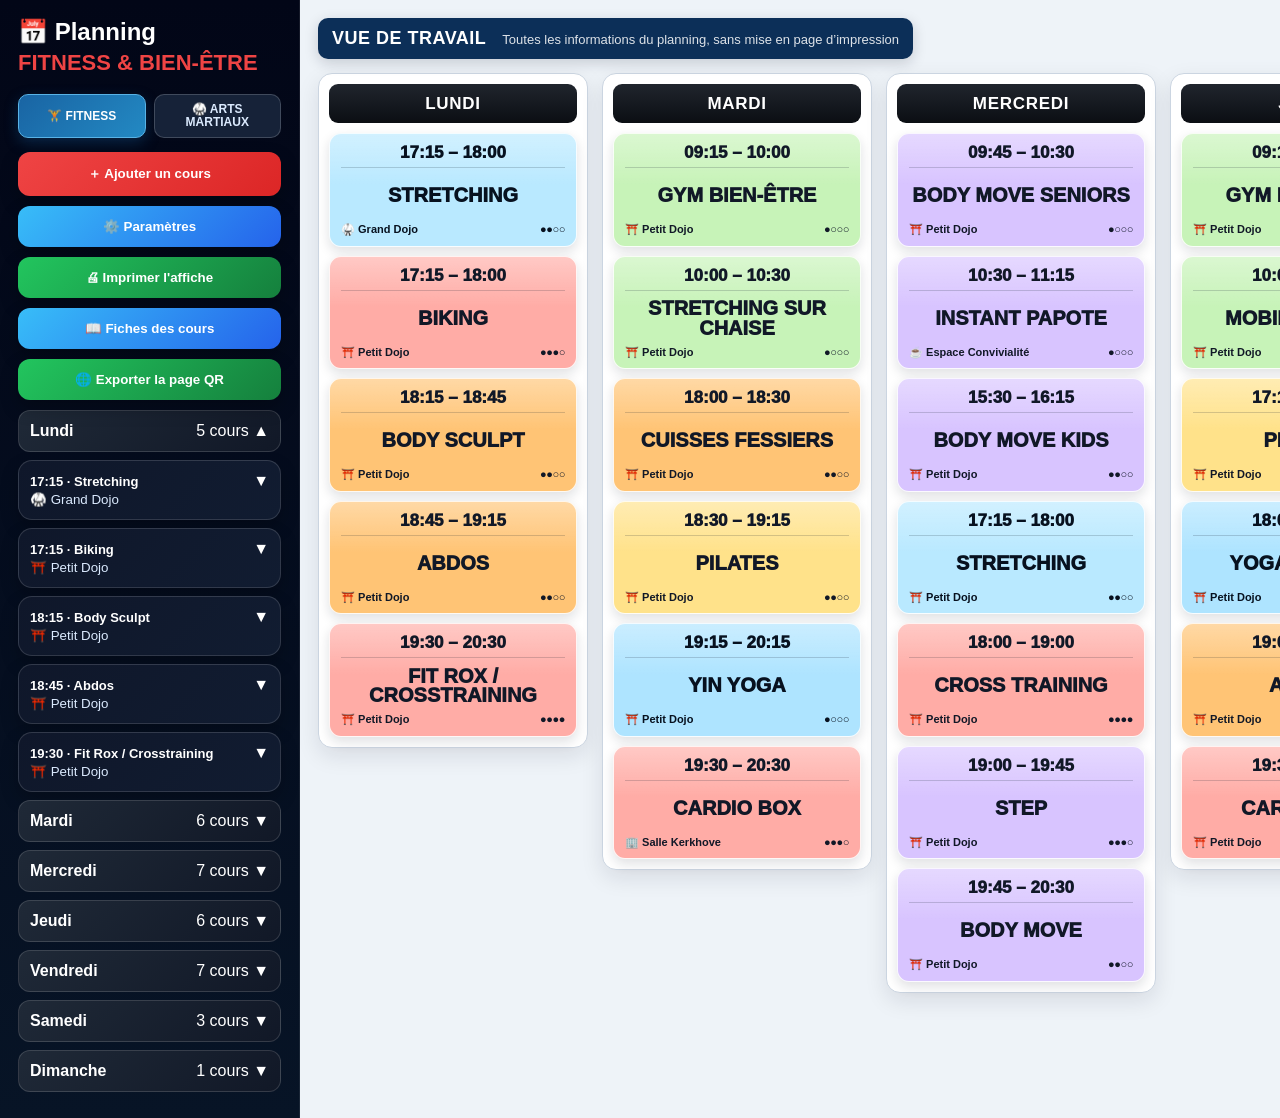
==== planning-affiche.html @ 27a63d97 "version 41.1" ====
<!DOCTYPE html>
<html lang="fr">
<head>
  <meta charset="UTF-8">
  <meta name="viewport" content="width=device-width, initial-scale=1.0">
  <title>Planning Dojo - V33.13</title>
  <link rel="stylesheet" href="planning-affiche.css?v=33.2">
</head>

<body>
  <div class="app">
    <aside class="sidebar">
      <h1>📅 Planning</h1>
      <h2 id="sidebar-planning-title">Fitness &amp; Bien-être</h2>

      <div class="planning-switcher" role="group" aria-label="Choix du planning">
        <button id="switch-fitness" class="planning-switch active" type="button">🏋️ FITNESS</button>
        <button id="switch-martial" class="planning-switch" type="button">🥋 ARTS MARTIAUX</button>
      </div>

      <button id="btn-add" class="btn add">＋ Ajouter un cours</button>
      <button id="btn-settings" class="btn settings">⚙️ Paramètres</button>
      <button id="btn-print" class="btn print">🖨 Imprimer l'affiche</button>
      <button id="btn-course-details" class="btn settings" type="button">📖 Fiches des cours</button>
      <button id="btn-export-web" class="btn print" type="button">🌐 Exporter la page QR</button>

      <section id="settings-panel" class="settings-panel">
        <h3>⚙️ Paramètres du visuel</h3>

        <label>Photo gauche / bien-être</label>
        <input id="input-photo-left" type="file" accept="image/*">

        <label>Photo droite / fitness</label>
        <input id="input-photo-right" type="file" accept="image/*">

        <label>Logo du club</label>
        <input id="input-logo" type="file" accept="image/*">

        <label>Fond bambou</label>
        <input id="input-bamboo" type="file" accept="image/*">

        <button id="btn-reset-images" class="btn reset">↩️ Réinitialiser les images</button>

        <p class="settings-help">
          Les images sont enregistrées dans ce navigateur. Tes cours restent enregistrés.
        </p>
      </section>

      <div id="course-list"></div>
    </aside>

    <main class="preview">
      <section id="screen-workspace" class="screen-workspace" aria-label="Vue de travail du planning"></section>
      <section class="poster">
        
<header class="hero hero-v21 hero-v24">
  <div class="hero-speed-lines" aria-hidden="true">
    <span></span><span></span><span></span>
  </div>

  <div class="hero-logo-zone">
    <div class="logo-disc">
      <img id="club-logo" class="logo-v21" src="./logo-dojo.jpg" alt="Logo Dojo">
    </div>
  </div>

  <div class="hero-title-v21">
    <div class="title-accent" aria-hidden="true"></div>
    <div class="title-stack">
      <h1 id="hero-main-title">FITNESS</h1>
      <h2 id="hero-sub-title">&amp; BIEN-ÊTRE</h2>
      <div class="hero-title-bottom">
        <div class="title-energy-line" aria-hidden="true">
          <span class="energy-red"></span>
          <span class="energy-blue"></span>
          <span class="energy-arrow"></span>
        </div>
        <div class="season-badge">SAISON 2026-2027</div>
      </div>
    </div>
  </div>

  <div class="hero-dots" aria-hidden="true"></div>
  <div class="hero-corner-bars" aria-hidden="true">
    <span></span><span></span><span></span>
  </div>
</header>


        <section id="planning-grid" class="planning-grid"></section>

        <section class="footer-grid">
          <div class="info-row footer-panel-group">
            <div class="legend-box legend-lieux footer-card">
              <h3>📍 LIEUX DE PRATIQUE</h3>
              <p class="legend-item place-item"><span class="legend-ico">🥋</span> Grand Dojo</p>
              <p class="legend-item place-item"><span class="legend-ico">⛩️</span> Petit Dojo</p>
              <p class="legend-item place-item"><span class="legend-ico">🏢</span> Salle Kerkhove</p>
            </div>

            <div id="legend-colors-card" class="legend-box legend-couleurs footer-card">
              <h3>🎨 CODE COULEUR</h3>
              <div id="color-legend-grid" class="color-legend-grid">
              <p class="legend-item color-item"><span class="dot blue"></span> Bien-être</p>
              <p class="legend-item color-item"><span class="dot green"></span> Santé / Douceur</p>
              <p class="legend-item color-item color-item-renforcement"><span class="dot orange"></span><span class="legend-text"><span class="legend-line">Renfo</span><span class="legend-line">musculaire</span></span></p>
              <p class="legend-item color-item"><span class="dot red"></span> Cardio musculaire</p>
              <p class="legend-item color-item"><span class="dot purple"></span> Tonicité</p>
              <p class="legend-item color-item"><span class="dot yellow"></span> Postural</p>
            
              </div>
            </div>

            <div id="legend-intensity-card" class="legend-box legend-intensite footer-card">
              <h3>🔥 INTENSITÉ</h3>
              <p class="legend-item intensity-item"><span class="intensity-dots">●○○○</span> Facile</p>
              <p class="legend-item intensity-item"><span class="intensity-dots">●●○○</span> Modérée</p>
              <p class="legend-item intensity-item"><span class="intensity-dots">●●●○</span> Soutenue</p>
              <p class="legend-item intensity-item"><span class="intensity-dots">●●●●</span> Intense</p>
            </div>
          </div>

          <section class="muscu-hours footer-card">
            <div class="section-title"><span>🏋️ HORAIRES DE LA SALLE DE MUSCULATION</span></div>
            <div class="muscu-grid muscu-grid-v25 muscu-grid-v27-5"></div>
          </section>

          <section class="qr-section footer-card">
            <div class="section-title"><span>👥 RETROUVEZ-NOUS</span></div>
            <div class="qr-grid">
              <div class="qr-card facebook">
                <h3>FACEBOOK</h3>
                <img src="./qr-facebook.svg" alt="QR Code Facebook">
                <p>Actualités du club</p>
              </div>
              <div class="qr-card instagram">
                <h3>INSTAGRAM</h3>
                <img src="./qr-instagram.svg" alt="QR Code Instagram">
                <p>Photos • Stories • Reels</p>
              </div>
              <div class="qr-card planning">
                <h3>PLANNING</h3>
                <img src="./qr-planning.svg" alt="QR Code Planning">
                <p>Le planning dans votre téléphone</p>
              </div>
            </div>
          </section>
        </section>
      </section>
    </main>
  </div>

  <div id="course-details-modal" class="details-editor-overlay" hidden>
    <section class="details-editor" role="dialog" aria-modal="true" aria-labelledby="details-editor-title">
      <div class="details-editor-head">
        <div><h2 id="details-editor-title">📖 Fiches des cours</h2><p>Les descriptions du flyer sont déjà intégrées. Tu peux ajouter le coach ou personnaliser le texte.</p></div>
        <button id="btn-close-details" type="button" aria-label="Fermer">✕</button>
      </div>
      <label for="details-course-select">Cours</label>
      <select id="details-course-select"></select>
      <label for="details-coach">Nom du coach</label>
      <input id="details-coach" type="text" placeholder="Ex. Guillaume">
      <label for="details-description">Description du cours</label>
      <textarea id="details-description" rows="7" placeholder="Décris simplement le contenu et les objectifs du cours."></textarea>
      <div class="details-editor-actions">
        <button id="btn-save-details" class="btn add" type="button">💾 Enregistrer la fiche</button>
        <button id="btn-close-details-bottom" class="btn reset" type="button">Fermer</button>
      </div>
      <p id="details-save-status" class="details-save-status" aria-live="polite"></p>
    </section>
  </div>

  <script src="planning-data.js?v=31.0"></script>
  <script src="planning-affiche.js?v=31.0"></script>
</body>
</html>
---- planning-affiche.css ----
:root{--bamboo-img:url("bambou.png")}
*{box-sizing:border-box}

body{
  margin:0;
  font-family:Arial,sans-serif;
  background:radial-gradient(circle at top left,#10233f,#020617 55%);
  color:white;
}

.app{
  display:grid;
  grid-template-columns:300px 1fr;
  min-height:100vh;
}

.sidebar{
  background:linear-gradient(180deg,#020617,#071426);
  padding:18px;
  overflow:auto;
  border-right:1px solid rgba(255,255,255,.08);
}

.sidebar h1{margin:0;font-size:24px}
.sidebar h2{margin:4px 0 18px;color:#ef4444;text-transform:uppercase;font-size:22px}

.btn{
  width:100%;
  border:none;
  border-radius:12px;
  padding:13px;
  margin-bottom:10px;
  color:white;
  font-weight:bold;
  cursor:pointer;
  box-shadow:0 8px 18px rgba(0,0,0,.25);
}

.add{background:linear-gradient(135deg,#ef4444,#dc2626)}
.print{background:linear-gradient(135deg,#22c55e,#15803d)}
.settings{background:linear-gradient(135deg,#38bdf8,#2563eb)}
.reset{background:linear-gradient(135deg,#64748b,#334155);margin-top:14px}

.settings-panel{
  display:none;
  background:rgba(15,23,42,.95);
  border:1px solid rgba(255,255,255,.14);
  border-radius:18px;
  padding:14px;
  margin:0 0 14px;
  box-shadow:0 10px 24px rgba(0,0,0,.25);
}
.settings-panel.open{display:block}
.settings-panel h3{margin:0 0 12px;font-size:22px}
.settings-panel label{display:block;margin:12px 0 6px;color:#dbeafe;font-size:12px;font-weight:900}
.settings-panel input{width:100%;color:white;background:#020617;border:1px solid rgba(255,255,255,.16);border-radius:10px;padding:9px}
.settings-help{color:#cbd5e1;font-size:12px;line-height:1.35}

.course-item{
  background:linear-gradient(135deg,#0f172a,#111c31);
  border:1px solid rgba(255,255,255,.14);
  border-radius:14px;
  margin-bottom:8px;
  overflow:hidden;
  box-shadow:0 8px 18px rgba(0,0,0,.22);
}

.course-summary{padding:11px;cursor:pointer;display:flex;justify-content:space-between;gap:10px}
.course-summary strong{font-size:13px}
.course-summary small{color:#dbeafe}
.course-form{display:none;padding:12px;border-top:1px solid rgba(255,255,255,.12)}
.course-item.open .course-form{display:block}
.course-form label{display:block;margin-top:10px;font-size:12px;color:#cbd5e1;font-weight:bold}
.course-form select{width:100%;padding:10px;margin-top:5px;border:1px solid rgba(255,255,255,.18);border-radius:10px;background:#0f172a;color:white}
.delete{width:100%;margin-top:14px;background:linear-gradient(135deg,#991b1b,#7f1d1d)}

.day-group{margin-bottom:8px}
.day-group-header{
  background:linear-gradient(135deg,#1f2937,#111827);
  border:1px solid rgba(255,255,255,.14);
  border-radius:12px;
  padding:11px;
  margin-bottom:8px;
  cursor:pointer;
  display:flex;
  justify-content:space-between;
  align-items:center;
}

.preview{padding:18px;overflow:auto}

.poster{
  position:relative;
  width:1680px;
  max-width:1680px;
  margin:auto;
  color:#111827;
  border-radius:22px;
  overflow:hidden;
  box-shadow:0 18px 45px rgba(0,0,0,.45);
  border:1px solid rgba(255,255,255,.18);
  background:linear-gradient(rgba(255,255,255,.93),rgba(255,255,255,.93)),var(--bamboo-img);
  background-size:cover;
  background-position:center;
  background-repeat:no-repeat;
}

.poster::before{
  content:"";
  position:absolute;
  inset:0;
  background:var(--bamboo-img) right center/390px auto no-repeat,var(--bamboo-img) left center/280px auto no-repeat;
  opacity:.12;
  pointer-events:none;
  z-index:1;
}
.poster>*{position:relative;z-index:2}

.hero{
  position:relative;
  height:210px;
  background:#020617;
  overflow:hidden;
}
.hero-img{
  position:absolute;
  top:0;
  width:50%;
  height:100%;
  object-fit:cover;
  opacity:1;
  z-index:1;
  filter:contrast(1.08) saturate(1.1) brightness(.72);
}
.hero-img.left{left:0}
.hero-img.right{right:0}
.hero::before{
  content:"";
  position:absolute;
  inset:0;
  z-index:2;
  background:linear-gradient(90deg,rgba(2,6,23,.92) 0%,rgba(2,6,23,.20) 25%,rgba(2,6,23,.86) 44%,rgba(127,29,29,.48) 50%,rgba(2,6,23,.86) 56%,rgba(2,6,23,.20) 75%,rgba(2,6,23,.92) 100%);
  pointer-events:none;
}
.logo{
  position:absolute;
  z-index:4;
  top:8px;
  left:50%;
  transform:translateX(-50%);
  width:100px;
  height:100px;
  object-fit:contain;
  border-radius:50%;
  background:white;
  padding:6px;
  box-shadow:0 0 0 5px rgba(255,255,255,.9),0 12px 28px rgba(0,0,0,.55);
}
.hero-title{
  position:absolute;
  z-index:5;
  left:0;
  right:0;
  bottom:18px;
  text-align:center;
}
.hero-title h1{
  margin:0;
  font-size:52px;
  color:white;
  letter-spacing:3px;
  text-shadow:0 7px 18px black;
  line-height:.95;
}
.hero-title span{color:#38bdf8}
.hero-title p{margin:8px 0 0;font-size:23px;color:#ef4444;font-weight:900}

.planning-grid{
  display:grid;
  grid-template-columns:repeat(7,1fr);
  gap:14px;
  padding:18px;
  min-height:820px;
  background:linear-gradient(rgba(248,250,252,.88),rgba(238,242,247,.92)),var(--bamboo-img);
  background-size:460px auto;
  background-position:right bottom;
  background-repeat:no-repeat;
}

.day-column{
  background:rgba(255,255,255,.74);
  backdrop-filter:blur(8px);
  border:1px solid rgba(15,23,42,.10);
  border-radius:18px;
  padding:10px;
  min-height:780px;
  display:flex;
  flex-direction:column;
  box-shadow:0 10px 22px rgba(15,23,42,.12),inset 0 0 18px rgba(255,255,255,.55);
}

.day-title{
  background:linear-gradient(180deg,#1f232b,#090b10);
  color:white;
  text-align:center;
  padding:12px;
  border-radius:12px;
  font-weight:900;
  margin-bottom:11px;
  font-size:17px;
  letter-spacing:1px;
  text-transform:uppercase;
  box-shadow:0 6px 12px rgba(0,0,0,.22);
  flex:0 0 auto;
}

/* Nouvelle logique : cartes fixes, propres, non décalées */
.course-stack{
  flex:1;
  display:flex;
  flex-direction:column;
  gap:10px;
  align-items:stretch;
  justify-content:flex-start;
}

.course-card{
  flex-grow:0;
  flex-shrink:0;
  border-radius:16px;
  padding:8px 7px;
  text-align:center;
  box-shadow:0 10px 22px rgba(0,0,0,.17),inset 0 1px 0 rgba(255,255,255,.58);
  border:1px solid rgba(255,255,255,.75);
  display:grid;
  grid-template-rows:auto 1fr auto auto;
  align-items:center;
  justify-items:center;
  overflow:hidden;
  position:relative;
  text-shadow:none;
}

.course-card::before{
  content:"";
  position:absolute;
  inset:0 0 auto 0;
  height:42%;
  background:linear-gradient(rgba(255,255,255,.42),transparent);
  pointer-events:none;
}

.course-card.duration-short{height:86px}
.course-card.duration-medium{height:112px}
.course-card.duration-long{height:148px}
.course-card.duration-extra-long{height:176px}

.course-card b,
.course-card strong,
.course-card small,
.course-place{
  position:relative;
  z-index:2;
}

.course-card b{
  font-size:26px;
  font-weight:950;
  color:#111827;
  line-height:1;
  white-space:nowrap;
}

.course-card strong{
  width:100%;
  margin:4px 0;
  font-size:24px;
  font-weight:950;
  text-transform:uppercase;
  line-height:.98;
  color:#050505;
  display:flex;
  align-items:center;
  justify-content:center;
  text-align:center;
  overflow:hidden;
}

.course-card small{
  font-size:15px;
  font-weight:950;
  color:#111827;
  line-height:1;
  white-space:nowrap;
}

.course-place{
  display:inline-flex;
  align-items:center;
  justify-content:center;
  gap:7px;
  margin:4px auto;
  padding:6px 10px;
  font-size:14px;
  font-weight:950;
  line-height:1;
  background:rgba(255,255,255,.36);
  border:1px solid rgba(255,255,255,.74);
  border-radius:999px;
  box-shadow:inset 0 1px 0 rgba(255,255,255,.35),0 4px 9px rgba(0,0,0,.08);
  color:#111827;
  white-space:nowrap;
}

.place-icon{font-size:22px;line-height:1}
.place-name{font-size:13px;text-transform:uppercase;letter-spacing:.4px}

/* Colonnes très chargées : on réduit les textes pour que rien ne sorte des cases */
.day-column.count-7 .course-card.duration-short{height:64px}
.day-column.count-7 .course-card.duration-medium{height:80px}
.day-column.count-7 .course-card.duration-long{height:102px}
.day-column.count-7 .course-card.duration-extra-long{height:124px}
.day-column.count-7 .course-card b{font-size:13px}
.day-column.count-7 .course-card strong{font-size:22px}
.day-column.count-7 .course-card small{font-size:11px}
.day-column.count-7 .course-place{padding:4px 7px;margin:3px auto}
.day-column.count-7 .place-name{font-size:10px}
.day-column.count-7 .place-icon{font-size:26px}

.day-column.count-6 .course-card.duration-short{height:72px}
.day-column.count-6 .course-card.duration-medium{height:90px}
.day-column.count-6 .course-card.duration-long{height:114px}
.day-column.count-6 .course-card.duration-extra-long{height:138px}
.day-column.count-6 .course-card b{font-size:14px}
.day-column.count-6 .course-card strong{font-size:26px}
.day-column.count-6 .course-card small{font-size:12px}
.day-column.count-6 .place-name{font-size:11px}
.day-column.count-6 .place-icon{font-size:28px}

.day-column.count-5 .course-card.duration-short{height:78px}
.day-column.count-5 .course-card.duration-medium{height:98px}
.day-column.count-5 .course-card.duration-long{height:124px}
.day-column.count-5 .course-card.duration-extra-long{height:148px}
.day-column.count-5 .course-card b{font-size:22px}
.day-column.count-5 .course-card strong{font-size:21px}
.day-column.count-5 .course-card small{font-size:13px}

.footer-grid{
  display:grid;
  grid-template-columns:1fr 1.15fr 0.85fr;
  gap:14px;
  padding:0 18px 18px;
  background:linear-gradient(rgba(238,242,247,.94),rgba(238,242,247,.94)),var(--bamboo-img);
  background-size:360px auto;
  background-position:left bottom;
  background-repeat:no-repeat;
}

.info-row{display:grid;grid-template-columns:repeat(3,1fr);gap:10px}
.legend-box,.muscu-hours,.qr-section{
  border:2px solid rgba(17,24,39,.75);
  border-radius:16px;
  background:rgba(255,255,255,.92);
  box-shadow:0 8px 18px rgba(0,0,0,.12);
  overflow:hidden;
}
.legend-box{text-align:left;padding:13px 15px;font-size:17px}
.legend-box h3{margin:0 0 10px;font-size:26px;font-weight:950;text-align:center}
.legend-box p{margin:8px 0;font-weight:900;display:flex;align-items:center;gap:9px}
.legend-ico{font-size:27px;line-height:1}
.dot{display:inline-block;width:22px;height:22px;border-radius:50%;margin-right:2px;vertical-align:-4px;box-shadow:0 1px 3px rgba(0,0,0,.22);flex:0 0 22px}
.intensity-dots{font-size:22px;letter-spacing:2px;font-weight:950;min-width:80px;display:inline-block}

.section-title{
  background:linear-gradient(180deg,#1f232b,#090b10);
  color:white;
  text-align:center;
  padding:11px;
  font-size:20px;
  font-weight:950;
  letter-spacing:.5px;
}
.muscu-grid{display:grid;grid-template-columns:repeat(7,1fr)}
.muscu-day{text-align:center;padding:11px 6px;border-right:1px solid #d1d5db}
.muscu-day:last-child{border-right:none}
.muscu-day h4{margin:0 0 8px;font-size:17px;font-weight:950;color:#0f3d91}
.muscu-day p{margin:5px 0;font-size:15px;font-weight:950;color:#111827}
.muscu-note{text-align:center;font-size:17px;font-weight:950;padding:8px 4px;color:#111827}
.qr-grid{display:grid;grid-template-columns:repeat(3,1fr);gap:10px;padding:12px}
.qr-card{text-align:center;background:white;border-radius:13px;padding:9px 5px;border:1px solid #d1d5db}
.qr-card h3{margin:0 0 6px;font-size:22px;font-weight:950}
.qr-card.facebook h3{color:#2563eb}
.qr-card.instagram h3{color:#db2777}
.qr-card.planning h3{color:#15803d}
.qr-card img{width:92px;height:92px;object-fit:contain;margin:2px auto 6px;display:block}
.qr-card p{margin:0;font-size:12px;font-weight:950;color:#111827}
.club-footer{display:flex;justify-content:center;gap:30px;align-items:center;background:#05070c;color:white;font-size:26px;font-weight:950;padding:11px 18px}
.blue{background:#0ea5e9}.green{background:#22c55e}.red{background:#ef4444}.orange{background:#f97316}.purple{background:#8b5cf6}.yellow{background:#facc15}

/* ============================
   IMPRESSION A3 PAYSAGE
   ============================ */
@page{size:A3 landscape;margin:4mm}

@media print{
html,body{
  width:420mm!important;
  height:297mm!important;
  margin:0!important;
  padding:0!important;
  background:white!important;
  -webkit-print-color-adjust:exact!important;
  print-color-adjust:exact!important;
}

.sidebar{display:none!important}

.app{
  display:block!important;
  width:100%!important;
  height:100%!important;
}

.preview{
  width:100%!important;
  height:100%!important;
  padding:0!important;
  margin:0!important;
  overflow:visible!important;
}

.poster{
  width:412mm!important;
  height:289mm!important;
  max-width:none!important;
  margin:0 auto!important;
  border-radius:0!important;
  box-shadow:none!important;
  overflow:hidden!important;
  display:grid!important;
  grid-template-rows:36mm 1fr 48mm 6mm!important;
}

/* Bandeau */
.hero{
  height:36mm!important;
  grid-row:1!important;
}

.logo{
  width:19mm!important;
  height:19mm!important;
  top:1.4mm!important;
}

.hero-title{
  bottom:3mm!important;
}

.hero-title h1{
  font-size:25pt!important;
}

.hero-title p{
  font-size:11pt!important;
}

/* Planning */
.planning-grid{
  grid-row:2!important;
  height:100%!important;
  min-height:0!important;
  display:grid!important;
  grid-template-columns:repeat(7,1fr)!important;
  gap:2.6mm!important;
  padding:3mm!important;
  align-items:stretch!important;
  align-content:stretch!important;
}

.day-column{
  min-height:0!important;
  height:100%!important;
  padding:1.8mm!important;
  display:flex!important;
  flex-direction:column!important;
}

.day-title{
  font-size:9.5pt!important;
  padding:1.8mm!important;
  margin-bottom:1.8mm!important;
  flex:0 0 auto!important;
}

.course-stack{
  flex:1!important;
  min-height:0!important;
  display:flex!important;
  flex-direction:column!important;
  gap:1.15mm!important;
  align-items:stretch!important;
  justify-content:flex-start!important;
}

.course-card{
  margin:0!important;
  padding:.9mm!important;
  flex-grow:0!important;
  flex-shrink:0!important;
  display:grid!important;
  grid-template-rows:auto 1fr auto auto!important;
  align-items:center!important;
  justify-items:center!important;
  overflow:hidden!important;
}

/* Hauteurs proportionnelles à la durée */
.course-card.duration-short{height:10.5mm!important;min-height:10.5mm!important}
.course-card.duration-medium{height:13.5mm!important;min-height:13.5mm!important}
.course-card.duration-long{height:17.5mm!important;min-height:17.5mm!important}
.course-card.duration-extra-long{height:21.5mm!important;min-height:21.5mm!important}

/* Colonnes moins chargées : plus grand, mais toujours proportionnel */
.day-column.count-1 .course-card.duration-short{height:17mm!important}
.day-column.count-1 .course-card.duration-medium{height:23mm!important}
.day-column.count-1 .course-card.duration-long{height:30mm!important}
.day-column.count-1 .course-card.duration-extra-long{height:36mm!important}

.day-column.count-2 .course-card.duration-short{height:21mm!important}
.day-column.count-2 .course-card.duration-medium{height:29mm!important}
.day-column.count-2 .course-card.duration-long{height:36mm!important}
.day-column.count-2 .course-card.duration-extra-long{height:42mm!important}

.day-column.count-3 .course-card.duration-short{height:18mm!important}
.day-column.count-3 .course-card.duration-medium{height:25mm!important}
.day-column.count-3 .course-card.duration-long{height:31mm!important}
.day-column.count-3 .course-card.duration-extra-long{height:37mm!important}

.day-column.count-4 .course-card.duration-short{height:15mm!important}
.day-column.count-4 .course-card.duration-medium{height:21mm!important}
.day-column.count-4 .course-card.duration-long{height:26mm!important}
.day-column.count-4 .course-card.duration-extra-long{height:31mm!important}

.day-column.count-5 .course-card.duration-short{height:12.5mm!important}
.day-column.count-5 .course-card.duration-medium{height:17mm!important}
.day-column.count-5 .course-card.duration-long{height:21mm!important}
.day-column.count-5 .course-card.duration-extra-long{height:25mm!important}

.day-column.count-6 .course-card.duration-short{height:11mm!important}
.day-column.count-6 .course-card.duration-medium{height:14mm!important}
.day-column.count-6 .course-card.duration-long{height:17.5mm!important}
.day-column.count-6 .course-card.duration-extra-long{height:21mm!important}

.day-column.count-7 .course-card.duration-short{height:8.8mm!important}
.day-column.count-7 .course-card.duration-medium{height:11.2mm!important}
.day-column.count-7 .course-card.duration-long{height:14mm!important}
.day-column.count-7 .course-card.duration-extra-long{height:16.8mm!important}

/* Texte propre et contenu dans la case */
.course-card b{
  font-size:11pt!important;
  line-height:1!important;
  white-space:nowrap!important;
}

.course-card strong{
  width:100%!important;
  font-size:10.8pt!important;
  margin:.28mm 0!important;
  line-height:.92!important;
  display:flex!important;
  align-items:center!important;
  justify-content:center!important;
  text-align:center!important;
  overflow:hidden!important;
}

.course-card small{
  font-size:6.4pt!important;
  line-height:1!important;
  white-space:nowrap!important;
}

.course-place{
  padding:.35mm .75mm!important;
  margin:.28mm auto!important;
  white-space:nowrap!important;
}

.place-icon{
  font-size:11pt!important;
}

.place-name{
  font-size:5.6pt!important;
}

/* Colonnes très chargées */
.day-column.count-7 .course-card strong{font-size:7.4pt!important}
.day-column.count-7 .course-card b{font-size:5.5pt!important}
.day-column.count-7 .course-card small{font-size:4.8pt!important}
.day-column.count-7 .course-place{padding:.2mm .45mm!important;margin:.18mm auto!important}
.day-column.count-7 .place-name{font-size:4.2pt!important}
.day-column.count-7 .place-icon{font-size:6.1pt!important}

.day-column.count-6 .course-card strong{font-size:8.2pt!important}
.day-column.count-6 .course-card b{font-size:6pt!important}
.day-column.count-6 .course-card small{font-size:5.2pt!important}
.day-column.count-6 .course-place{padding:.28mm .55mm!important;margin:.22mm auto!important}
.day-column.count-6 .place-name{font-size:4.7pt!important}

/* Bas de page */
.footer-grid{
  grid-row:3!important;
  height:48mm!important;
  display:grid!important;
  grid-template-columns:1fr 1.12fr .78fr!important;
  gap:2.5mm!important;
  padding:0 3mm 2.5mm!important;
}

.info-row{
  gap:2mm!important;
}

.legend-box{
  padding:2mm!important;
  font-size:8pt!important;
}

.legend-box h3{
  font-size:8.7pt!important;
  margin-bottom:1mm!important;
}

.legend-box p{
  margin:.82mm 0!important;
  gap:1.2mm!important;
}

.legend-ico{
  font-size:13pt!important;
}

.dot{
  width:4mm!important;
  height:4mm!important;
  flex-basis:4mm!important;
}

.intensity-dots{
  font-size:10pt!important;
  min-width:17mm!important;
  letter-spacing:.6mm!important;
}

.section-title{
  font-size:10pt!important;
  padding:1.8mm!important;
}

.muscu-day{
  padding:1.35mm .7mm!important;
}

.muscu-day h4{
  font-size:7.5pt!important;
  margin-bottom:.8mm!important;
}

.muscu-day p{
  font-size:6.5pt!important;
  margin:.55mm 0!important;
}

.muscu-note{
  font-size:7.6pt!important;
  padding:1.2mm!important;
}

.qr-grid{
  gap:1.5mm!important;
  padding:1.7mm!important;
}

.qr-card{
  padding:1mm!important;
  border-radius:2.5mm!important;
}

.qr-card h3{
  font-size:7.5pt!important;
  margin-bottom:.8mm!important;
}

.qr-card img{
  width:18mm!important;
  height:18mm!important;
  margin-bottom:.7mm!important;
}

.qr-card p{
  font-size:5.5pt!important;
}

.club-footer{
  grid-row:4!important;
  height:6mm!important;
  font-size:7.5pt!important;
  padding:1.2mm!important;
  gap:8mm!important;
}
}


/* ===== V9.4 : CARTES STABLES, AUCUN CHEVAUCHEMENT ===== */
.course-card{
  display:grid!important;
  grid-template-rows:auto minmax(0,1fr) auto!important;
  gap:4px!important;
  align-items:center!important;
  justify-items:center!important;
  overflow:hidden!important;
  padding:7px 8px!important;
}
.course-time,.course-name,.course-meta{position:relative;z-index:2;width:100%}
.course-time{text-align:center;font-size:17px;font-weight:950;line-height:1;white-space:nowrap}
.course-name{display:flex;align-items:center;justify-content:center;text-align:center;font-size:22px;font-weight:950;line-height:.98;text-transform:uppercase;overflow:hidden;overflow-wrap:anywhere}
.course-meta{display:flex;align-items:center;justify-content:space-between;gap:6px;min-width:0}
.course-place{min-width:0;display:inline-flex!important;align-items:center!important;gap:5px!important;margin:0!important;padding:5px 8px!important;white-space:nowrap!important;overflow:hidden!important}
.place-name{overflow:hidden;text-overflow:ellipsis;white-space:nowrap}
.course-duration{flex:0 0 auto;font-size:12px;font-weight:950;white-space:nowrap}

/* Écran : hauteurs fixes réellement proportionnelles */
.course-card.duration-short{height:94px!important;min-height:94px!important}
.course-card.duration-medium{height:120px!important;min-height:120px!important}
.course-card.duration-long{height:154px!important;min-height:154px!important}
.course-card.duration-extra-long{height:184px!important;min-height:184px!important}

.day-column.count-7 .course-card.duration-short{height:70px!important;min-height:70px!important}
.day-column.count-7 .course-card.duration-medium{height:88px!important;min-height:88px!important}
.day-column.count-7 .course-card.duration-long{height:110px!important;min-height:110px!important}
.day-column.count-7 .course-card.duration-extra-long{height:132px!important;min-height:132px!important}
.day-column.count-7 .course-time{font-size:12px!important}
.day-column.count-7 .course-name{font-size:15px!important}
.day-column.count-7 .course-place{padding:3px 5px!important}
.day-column.count-7 .place-icon{font-size:14px!important}
.day-column.count-7 .place-name{font-size:8px!important}
.day-column.count-7 .course-duration{font-size:9px!important}

.day-column.count-6 .course-card.duration-short{height:78px!important;min-height:78px!important}
.day-column.count-6 .course-card.duration-medium{height:98px!important;min-height:98px!important}
.day-column.count-6 .course-card.duration-long{height:122px!important;min-height:122px!important}
.day-column.count-6 .course-card.duration-extra-long{height:146px!important;min-height:146px!important}
.day-column.count-6 .course-time{font-size:13px!important}
.day-column.count-6 .course-name{font-size:17px!important}
.day-column.count-6 .place-name{font-size:9px!important}
.day-column.count-6 .course-duration{font-size:10px!important}

.day-column.count-5 .course-card.duration-short{height:84px!important;min-height:84px!important}
.day-column.count-5 .course-card.duration-medium{height:108px!important;min-height:108px!important}
.day-column.count-5 .course-card.duration-long{height:136px!important;min-height:136px!important}
.day-column.count-5 .course-card.duration-extra-long{height:162px!important;min-height:162px!important}
.day-column.count-5 .course-time{font-size:15px!important}
.day-column.count-5 .course-name{font-size:28px!important}
.day-column.count-5 .course-duration{font-size:11px!important}

@media print{
  .course-card{
    display:grid!important;
    grid-template-rows:auto minmax(0,1fr) auto!important;
    gap:.35mm!important;
    align-items:center!important;
    justify-items:center!important;
    overflow:hidden!important;
    padding:.65mm .75mm!important;
  }
  .course-time{font-size:7pt!important;line-height:1!important;white-space:nowrap!important}
  .course-name{font-size:10.4pt!important;line-height:.95!important;overflow:hidden!important;text-align:center!important}
  .course-meta{gap:.8mm!important}
  .course-place{padding:.35mm .7mm!important;gap:.45mm!important;margin:0!important}
  .place-icon{font-size:7.4pt!important}
  .place-name{font-size:5.2pt!important}
  .course-duration{font-size:5.8pt!important;white-space:nowrap!important}

  .course-card.duration-short{height:11.5mm!important;min-height:11.5mm!important}
  .course-card.duration-medium{height:15mm!important;min-height:15mm!important}
  .course-card.duration-long{height:19.5mm!important;min-height:19.5mm!important}
  .course-card.duration-extra-long{height:23.5mm!important;min-height:23.5mm!important}

  .day-column.count-7 .course-card.duration-short{height:8.8mm!important;min-height:8.8mm!important}
  .day-column.count-7 .course-card.duration-medium{height:11.3mm!important;min-height:11.3mm!important}
  .day-column.count-7 .course-card.duration-long{height:14mm!important;min-height:14mm!important}
  .day-column.count-7 .course-card.duration-extra-long{height:16.8mm!important;min-height:16.8mm!important}
  .day-column.count-7 .course-time{font-size:5.4pt!important}
  .day-column.count-7 .course-name{font-size:7.2pt!important}
  .day-column.count-7 .course-place{padding:.18mm .4mm!important}
  .day-column.count-7 .place-icon{font-size:5.7pt!important}
  .day-column.count-7 .place-name{font-size:3.9pt!important}
  .day-column.count-7 .course-duration{font-size:4.2pt!important}

  .day-column.count-6 .course-card.duration-short{height:10mm!important;min-height:10mm!important}
  .day-column.count-6 .course-card.duration-medium{height:12.7mm!important;min-height:12.7mm!important}
  .day-column.count-6 .course-card.duration-long{height:15.8mm!important;min-height:15.8mm!important}
  .day-column.count-6 .course-card.duration-extra-long{height:19mm!important;min-height:19mm!important}
  .day-column.count-6 .course-time{font-size:5.8pt!important}
  .day-column.count-6 .course-name{font-size:8pt!important}
  .day-column.count-6 .place-name{font-size:4.3pt!important}
  .day-column.count-6 .course-duration{font-size:4.7pt!important}
}


/* ==================================================
   V9.5 - RÉPARTITION HOMOGÈNE ET IMPRESSION PLEINE PAGE
   ================================================== */

/* ÉCRAN : chaque colonne utilise toute sa hauteur.
   Les cartes gardent une proportion selon la durée. */
.course-stack{
  flex:1 1 auto!important;
  min-height:0!important;
  display:flex!important;
  flex-direction:column!important;
  gap:10px!important;
  justify-content:stretch!important;
}

.course-card{
  min-height:0!important;
  height:auto!important;
  flex-basis:0!important;
  flex-shrink:1!important;
}

.course-card.duration-short{flex-grow:2!important}
.course-card.duration-medium{flex-grow:3!important}
.course-card.duration-long{flex-grow:4!important}
.course-card.duration-extra-long{flex-grow:5!important}

/* Polices adaptées au nombre de cours */
.day-column.count-7 .course-time{font-size:13px!important}
.day-column.count-7 .course-name{font-size:17px!important}
.day-column.count-7 .place-name{font-size:9px!important}
.day-column.count-7 .course-duration{font-size:9px!important}

.day-column.count-6 .course-time{font-size:14px!important}
.day-column.count-6 .course-name{font-size:28px!important}
.day-column.count-6 .place-name{font-size:10px!important}
.day-column.count-6 .course-duration{font-size:10px!important}

.day-column.count-5 .course-time{font-size:22px!important}
.day-column.count-5 .course-name{font-size:21px!important}
.day-column.count-5 .place-name{font-size:11px!important}
.day-column.count-5 .course-duration{font-size:11px!important}

.day-column.count-4 .course-time,
.day-column.count-3 .course-time,
.day-column.count-2 .course-time,
.day-column.count-1 .course-time{font-size:26px!important}

.day-column.count-4 .course-name,
.day-column.count-3 .course-name,
.day-column.count-2 .course-name,
.day-column.count-1 .course-name{font-size:24px!important}

/* Impression réellement pleine page */
@page{
  size:420mm 297mm;
  margin:0;
}

@media print{
  html,
  body{
    width:420mm!important;
    height:297mm!important;
    min-width:420mm!important;
    min-height:297mm!important;
    margin:0!important;
    padding:0!important;
    overflow:hidden!important;
    background:white!important;
    -webkit-print-color-adjust:exact!important;
    print-color-adjust:exact!important;
  }

  .app,
  .preview{
    width:420mm!important;
    height:297mm!important;
    margin:0!important;
    padding:0!important;
    overflow:hidden!important;
  }

  .poster{
    width:420mm!important;
    height:297mm!important;
    max-width:none!important;
    margin:0!important;
    padding:0!important;
    border:0!important;
    border-radius:0!important;
    box-shadow:none!important;
    overflow:hidden!important;
    display:grid!important;
    grid-template-rows:35mm minmax(0,1fr) 48mm 6mm!important;
  }

  .hero{
    grid-row:1!important;
    height:35mm!important;
  }

  .planning-grid{
    grid-row:2!important;
    min-height:0!important;
    height:100%!important;
    padding:2.5mm 3mm!important;
    gap:2.4mm!important;
    display:grid!important;
    grid-template-columns:repeat(7,minmax(0,1fr))!important;
    align-items:stretch!important;
  }

  .day-column{
    min-height:0!important;
    height:100%!important;
    padding:1.6mm!important;
    display:flex!important;
    flex-direction:column!important;
  }

  .day-title{
    flex:0 0 auto!important;
    margin-bottom:1.4mm!important;
    padding:1.6mm!important;
    font-size:9.5pt!important;
  }

  .course-stack{
    flex:1 1 auto!important;
    min-height:0!important;
    display:flex!important;
    flex-direction:column!important;
    gap:1.05mm!important;
    justify-content:stretch!important;
  }

  .course-card{
    height:auto!important;
    min-height:0!important;
    flex-basis:0!important;
    flex-shrink:1!important;
    padding:.65mm .7mm!important;
    gap:.25mm!important;
    display:grid!important;
    grid-template-rows:auto minmax(0,1fr) auto!important;
  }

  .course-card.duration-short{flex-grow:2!important}
  .course-card.duration-medium{flex-grow:3!important}
  .course-card.duration-long{flex-grow:4!important}
  .course-card.duration-extra-long{flex-grow:5!important}

  .course-time{
    font-size:7pt!important;
    line-height:1!important;
  }

  .course-name{
    font-size:10.2pt!important;
    line-height:.95!important;
    overflow:hidden!important;
  }

  .course-meta{
    gap:.6mm!important;
  }

  .course-place{
    padding:.3mm .6mm!important;
    gap:.35mm!important;
  }

  .place-icon{font-size:7pt!important}
  .place-name{font-size:5pt!important}
  .course-duration{font-size:5.4pt!important}

  /* Mardi et vendredi, colonnes les plus chargées :
     texte maintenu lisible sans chevauchement. */
  .day-column.count-7 .course-time{font-size:6pt!important}
  .day-column.count-7 .course-name{font-size:8.2pt!important}
  .day-column.count-7 .place-icon{font-size:6pt!important}
  .day-column.count-7 .place-name{font-size:4.2pt!important}
  .day-column.count-7 .course-duration{font-size:4.5pt!important}
  .day-column.count-7 .course-place{padding:.2mm .42mm!important}

  .day-column.count-6 .course-time{font-size:6.4pt!important}
  .day-column.count-6 .course-name{font-size:8.8pt!important}
  .day-column.count-6 .place-name{font-size:4.5pt!important}
  .day-column.count-6 .course-duration{font-size:4.8pt!important}

  .day-column.count-5 .course-time{font-size:6.8pt!important}
  .day-column.count-5 .course-name{font-size:9.5pt!important}

  .footer-grid{
    grid-row:3!important;
    height:48mm!important;
    padding:0 3mm 2.2mm!important;
  }

  .club-footer{
    grid-row:4!important;
    height:6mm!important;
  }
}


/* =========================================================
   V9.6 - IMPRESSION HOMOGÈNE
   L'affichage écran reste celui de la V9.5.
   ========================================================= */

@page{
  size:A3 landscape;
  margin:4mm;
}

@media print{
  html,
  body{
    width:420mm!important;
    height:297mm!important;
    margin:0!important;
    padding:0!important;
    overflow:hidden!important;
    background:#fff!important;
    -webkit-print-color-adjust:exact!important;
    print-color-adjust:exact!important;
  }

  .sidebar{
    display:none!important;
  }

  .app,
  .preview{
    width:100%!important;
    height:100%!important;
    margin:0!important;
    padding:0!important;
    overflow:hidden!important;
  }

  .poster{
    width:412mm!important;
    height:289mm!important;
    max-width:none!important;
    margin:0 auto!important;
    padding:0!important;
    border:0!important;
    border-radius:0!important;
    box-shadow:none!important;
    overflow:hidden!important;
    display:grid!important;
    grid-template-rows:35mm minmax(0,1fr) 48mm 6mm!important;
  }

  /* Bandeau */
  .hero{
    grid-row:1!important;
    height:35mm!important;
  }

  .logo{
    width:19mm!important;
    height:19mm!important;
    top:1.4mm!important;
  }

  .hero-title{
    bottom:3mm!important;
  }

  .hero-title h1{
    font-size:25pt!important;
  }

  .hero-title p{
    font-size:11pt!important;
  }

  /* Planning */
  .planning-grid{
    grid-row:2!important;
    min-height:0!important;
    height:100%!important;
    padding:2.8mm 3mm!important;
    gap:2.4mm!important;
    display:grid!important;
    grid-template-columns:repeat(7,minmax(0,1fr))!important;
    align-items:stretch!important;
  }

  .day-column{
    min-height:0!important;
    height:100%!important;
    padding:1.5mm!important;
    display:flex!important;
    flex-direction:column!important;
  }

  .day-title{
    flex:0 0 auto!important;
    margin:0 0 1.4mm 0!important;
    padding:1.55mm!important;
    font-size:9.4pt!important;
    line-height:1!important;
  }

  .course-stack{
    flex:1 1 auto!important;
    min-height:0!important;
    display:flex!important;
    flex-direction:column!important;
    gap:1.05mm!important;
    justify-content:flex-start!important;
    align-items:stretch!important;
  }

  /* La hauteur garde une logique stricte par durée.
     30 min = 2 unités, 45 min = 3, 60 min = 4, 75 min = 5. */
  .course-card{
    height:auto!important;
    min-height:0!important;
    flex-basis:0!important;
    flex-shrink:1!important;
    padding:.65mm .7mm!important;
    gap:.25mm!important;
    display:grid!important;
    grid-template-rows:auto minmax(0,1fr) auto!important;
    align-items:center!important;
    justify-items:center!important;
    overflow:hidden!important;
  }

  .course-card.duration-short{flex-grow:2!important}
  .course-card.duration-medium{flex-grow:3!important}
  .course-card.duration-long{flex-grow:4!important}
  .course-card.duration-extra-long{flex-grow:5!important}

  /* Typographie homogène dans toutes les colonnes */
  .course-time{
    width:100%!important;
    font-size:6.8pt!important;
    line-height:1!important;
    font-weight:950!important;
    text-align:center!important;
    white-space:nowrap!important;
  }

  .course-name{
    width:100%!important;
    font-size:9.2pt!important;
    line-height:.95!important;
    font-weight:950!important;
    text-align:center!important;
    display:flex!important;
    align-items:center!important;
    justify-content:center!important;
    overflow:hidden!important;
    overflow-wrap:anywhere!important;
  }

  .course-meta{
    width:100%!important;
    display:grid!important;
    grid-template-columns:minmax(0,1fr) auto!important;
    align-items:center!important;
    gap:.55mm!important;
  }

  .course-place{
    min-width:0!important;
    margin:0!important;
    padding:.28mm .55mm!important;
    gap:.35mm!important;
    overflow:hidden!important;
    white-space:nowrap!important;
  }

  .place-icon{
    font-size:6.8pt!important;
    line-height:1!important;
  }

  .place-name{
    font-size:4.8pt!important;
    line-height:1!important;
    overflow:hidden!important;
    text-overflow:ellipsis!important;
    white-space:nowrap!important;
  }

  .course-duration{
    flex:0 0 auto!important;
    font-size:5.1pt!important;
    line-height:1!important;
    font-weight:950!important;
    white-space:nowrap!important;
  }

  /* Mardi et vendredi restent lisibles sans changer la hiérarchie */
  .day-column.count-7 .course-time,
  .day-column.count-6 .course-time{
    font-size:6.4pt!important;
  }

  .day-column.count-7 .course-name,
  .day-column.count-6 .course-name{
    font-size:8.5pt!important;
  }

  .day-column.count-7 .place-name,
  .day-column.count-6 .place-name{
    font-size:4.5pt!important;
  }

  .day-column.count-7 .course-duration,
  .day-column.count-6 .course-duration{
    font-size:4.8pt!important;
  }

  /* Bas inchangé */
  .footer-grid{
    grid-row:3!important;
    height:48mm!important;
    padding:0 3mm 2.2mm!important;
    gap:2.5mm!important;
  }

  .club-footer{
    grid-row:4!important;
    height:6mm!important;
  }
}


/* =========================================================
   V10 - MOTEUR STABLE
   Même typographie pour toutes les cartes.
   Hauteur fixe strictement liée à la durée.
   Aucun étirement automatique.
   ========================================================= */

/* ÉCRAN */
.planning-grid{
  min-height:820px!important;
}

.day-column{
  min-height:780px!important;
}

.course-stack{
  display:flex!important;
  flex-direction:column!important;
  gap:10px!important;
  justify-content:flex-start!important;
  align-items:stretch!important;
}

.course-card{
  flex:0 0 auto!important;
  display:grid!important;
  grid-template-rows:auto minmax(0,1fr) auto auto!important;
  gap:4px!important;
  align-items:center!important;
  justify-items:center!important;
  padding:8px 9px!important;
  overflow:hidden!important;
}

/* Hauteur stricte par durée */
.course-card.duration-short{
  height:92px!important;
  min-height:92px!important;
}
.course-card.duration-medium{
  height:118px!important;
  min-height:118px!important;
}
.course-card.duration-long{
  height:144px!important;
  min-height:144px!important;
}
.course-card.duration-extra-long{
  height:170px!important;
  min-height:170px!important;
}

/* Typographie identique partout */
.course-time{
  width:100%!important;
  text-align:center!important;
  font-size:22px!important;
  line-height:1!important;
  font-weight:950!important;
  white-space:nowrap!important;
}

.course-name{
  width:100%!important;
  min-height:0!important;
  display:flex!important;
  align-items:center!important;
  justify-content:center!important;
  text-align:center!important;
  font-size:20px!important;
  line-height:.98!important;
  font-weight:950!important;
  text-transform:uppercase!important;
  overflow:hidden!important;
  overflow-wrap:anywhere!important;
}

.course-name.long-name{
  font-size:26px!important;
}

.course-place{
  display:inline-flex!important;
  align-items:center!important;
  justify-content:center!important;
  gap:6px!important;
  margin:0!important;
  padding:5px 9px!important;
  background:rgba(255,255,255,.38)!important;
  border:1px solid rgba(255,255,255,.75)!important;
  border-radius:999px!important;
  white-space:nowrap!important;
  overflow:hidden!important;
}

.place-icon{
  font-size:26px!important;
  line-height:1!important;
}

.place-name{
  font-size:11px!important;
  line-height:1!important;
  font-weight:950!important;
  text-transform:uppercase!important;
  overflow:hidden!important;
  text-overflow:ellipsis!important;
  white-space:nowrap!important;
}

.course-duration{
  width:100%!important;
  text-align:center!important;
  font-size:12px!important;
  line-height:1!important;
  font-weight:950!important;
  white-space:nowrap!important;
}

/* On neutralise toutes les anciennes règles count-X */
.day-column[class*="count-"] .course-card{
  flex:0 0 auto!important;
}
.day-column[class*="count-"] .course-time{font-size:22px!important}
.day-column[class*="count-"] .course-name{font-size:20px!important}
.day-column[class*="count-"] .course-name.long-name{font-size:26px!important}
.day-column[class*="count-"] .place-icon{font-size:26px!important}
.day-column[class*="count-"] .place-name{font-size:11px!important}
.day-column[class*="count-"] .course-duration{font-size:12px!important}

/* IMPRESSION */
@page{
  size:A3 landscape;
  margin:4mm;
}

@media print{
  html,
  body{
    width:420mm!important;
    height:297mm!important;
    margin:0!important;
    padding:0!important;
    overflow:hidden!important;
    background:#fff!important;
    -webkit-print-color-adjust:exact!important;
    print-color-adjust:exact!important;
  }

  .sidebar{display:none!important}

  .app,
  .preview{
    width:100%!important;
    height:100%!important;
    margin:0!important;
    padding:0!important;
    overflow:hidden!important;
  }

  .poster{
    width:412mm!important;
    height:289mm!important;
    max-width:none!important;
    margin:0 auto!important;
    padding:0!important;
    border:0!important;
    border-radius:0!important;
    box-shadow:none!important;
    overflow:hidden!important;
    display:grid!important;
    grid-template-rows:35mm minmax(0,1fr) 48mm 6mm!important;
  }

  .hero{
    grid-row:1!important;
    height:35mm!important;
  }

  .logo{
    width:19mm!important;
    height:19mm!important;
    top:1.4mm!important;
  }

  .hero-title{
    bottom:3mm!important;
  }

  .hero-title h1{
    font-size:25pt!important;
  }

  .hero-title p{
    font-size:11pt!important;
  }

  .planning-grid{
    grid-row:2!important;
    min-height:0!important;
    height:100%!important;
    padding:2.6mm 3mm!important;
    gap:2.3mm!important;
    display:grid!important;
    grid-template-columns:repeat(7,minmax(0,1fr))!important;
    align-items:stretch!important;
  }

  .day-column{
    min-height:0!important;
    height:100%!important;
    padding:1.45mm!important;
    display:flex!important;
    flex-direction:column!important;
  }

  .day-title{
    flex:0 0 auto!important;
    margin:0 0 1.3mm 0!important;
    padding:1.5mm!important;
    font-size:9.3pt!important;
    line-height:1!important;
  }

  .course-stack{
    flex:1 1 auto!important;
    min-height:0!important;
    display:flex!important;
    flex-direction:column!important;
    gap:1mm!important;
    justify-content:flex-start!important;
    align-items:stretch!important;
  }

  .course-card{
    flex:0 0 auto!important;
    display:grid!important;
    grid-template-rows:auto minmax(0,1fr) auto auto!important;
    gap:.25mm!important;
    align-items:center!important;
    justify-items:center!important;
    padding:.55mm .65mm!important;
    overflow:hidden!important;
  }

  /* Hauteur fixe et proportionnelle à la durée */
  .course-card.duration-short{
    height:9.6mm!important;
    min-height:9.6mm!important;
  }
  .course-card.duration-medium{
    height:12.8mm!important;
    min-height:12.8mm!important;
  }
  .course-card.duration-long{
    height:16mm!important;
    min-height:16mm!important;
  }
  .course-card.duration-extra-long{
    height:19.2mm!important;
    min-height:19.2mm!important;
  }

  /* Une seule typographie pour toutes les cartes */
  .course-time,
  .day-column[class*="count-"] .course-time{
    width:100%!important;
    font-size:5.7pt!important;
    line-height:1!important;
    font-weight:950!important;
    text-align:center!important;
    white-space:nowrap!important;
  }

  .course-name,
  .day-column[class*="count-"] .course-name{
    width:100%!important;
    font-size:11pt!important;
    line-height:.94!important;
    font-weight:950!important;
    text-align:center!important;
    display:flex!important;
    align-items:center!important;
    justify-content:center!important;
    overflow:hidden!important;
    overflow-wrap:anywhere!important;
  }

  .course-name.long-name,
  .day-column[class*="count-"] .course-name.long-name{
    font-size:7.2pt!important;
  }

  .course-place,
  .day-column[class*="count-"] .course-place{
    display:inline-flex!important;
    align-items:center!important;
    justify-content:center!important;
    gap:.35mm!important;
    margin:0!important;
    padding:.2mm .45mm!important;
    white-space:nowrap!important;
    overflow:hidden!important;
  }

  .place-icon,
  .day-column[class*="count-"] .place-icon{
    font-size:5.7pt!important;
    line-height:1!important;
  }

  .place-name,
  .day-column[class*="count-"] .place-name{
    font-size:4.1pt!important;
    line-height:1!important;
    font-weight:950!important;
    overflow:hidden!important;
    text-overflow:ellipsis!important;
    white-space:nowrap!important;
  }

  .course-duration,
  .day-column[class*="count-"] .course-duration{
    width:100%!important;
    font-size:4.3pt!important;
    line-height:1!important;
    font-weight:950!important;
    text-align:center!important;
    white-space:nowrap!important;
  }

  /* Bas inchangé */
  .footer-grid{
    grid-row:3!important;
    height:48mm!important;
    padding:0 3mm 2.2mm!important;
    gap:2.5mm!important;
  }

  .club-footer{
    grid-row:4!important;
    height:6mm!important;
  }
}


/* =========================================================
   V11 - IMPRESSION SUR 2 RANGÉES
   Écran inchangé. Impression A3 paysage optimisée.
   ========================================================= */

@page{
  size:A3 landscape;
  margin:4mm;
}

@media print{
  html,
  body{
    width:420mm!important;
    height:297mm!important;
    margin:0!important;
    padding:0!important;
    overflow:hidden!important;
    background:#fff!important;
    -webkit-print-color-adjust:exact!important;
    print-color-adjust:exact!important;
  }

  .sidebar{display:none!important}

  .app,
  .preview{
    width:100%!important;
    height:100%!important;
    margin:0!important;
    padding:0!important;
    overflow:hidden!important;
  }

  .poster{
    width:412mm!important;
    height:289mm!important;
    max-width:none!important;
    margin:0 auto!important;
    padding:0!important;
    border:0!important;
    border-radius:0!important;
    box-shadow:none!important;
    overflow:hidden!important;
    display:grid!important;
    grid-template-rows:28mm minmax(0,1fr) 48mm 6mm!important;
  }

  /* Bandeau plus compact */
  .hero{
    grid-row:1!important;
    height:28mm!important;
  }

  .logo{
    width:15mm!important;
    height:15mm!important;
    top:1.2mm!important;
  }

  .hero-title{
    bottom:2.2mm!important;
  }

  .hero-title h1{
    font-size:21pt!important;
  }

  .hero-title p{
    font-size:9.5pt!important;
    margin-top:1.2mm!important;
  }

  /* Planning en deux rangées :
     4 jours en haut, 3 jours centrés en bas */
  .planning-grid{
    grid-row:2!important;
    height:100%!important;
    min-height:0!important;
    padding:2.4mm 3mm!important;
    gap:2.5mm!important;
    display:grid!important;
    grid-template-columns:repeat(8,minmax(0,1fr))!important;
    grid-template-rows:repeat(2,minmax(0,1fr))!important;
    align-items:stretch!important;
  }

  .day-column{
    min-height:0!important;
    height:100%!important;
    padding:1.6mm!important;
    display:flex!important;
    flex-direction:column!important;
    overflow:hidden!important;
  }

  .day-column:nth-child(1){grid-column:1 / span 2!important;grid-row:1!important}
  .day-column:nth-child(2){grid-column:3 / span 2!important;grid-row:1!important}
  .day-column:nth-child(3){grid-column:5 / span 2!important;grid-row:1!important}
  .day-column:nth-child(4){grid-column:7 / span 2!important;grid-row:1!important}

  .day-column:nth-child(5){grid-column:2 / span 2!important;grid-row:2!important}
  .day-column:nth-child(6){grid-column:4 / span 2!important;grid-row:2!important}
  .day-column:nth-child(7){grid-column:6 / span 2!important;grid-row:2!important}

  .day-title{
    flex:0 0 auto!important;
    margin:0 0 1.3mm 0!important;
    padding:1.55mm!important;
    font-size:10.5pt!important;
    line-height:1!important;
  }

  .course-stack{
    flex:1 1 auto!important;
    min-height:0!important;
    display:flex!important;
    flex-direction:column!important;
    gap:1mm!important;
    justify-content:flex-start!important;
    align-items:stretch!important;
  }

  .course-card{
    flex:0 0 auto!important;
    display:grid!important;
    grid-template-rows:auto minmax(0,1fr) auto auto!important;
    gap:.32mm!important;
    align-items:center!important;
    justify-items:center!important;
    padding:.65mm .85mm!important;
    overflow:hidden!important;
  }

  /* Hauteurs strictement proportionnelles à la durée */
  .course-card.duration-short{
    height:10.5mm!important;
    min-height:10.5mm!important;
  }

  .course-card.duration-medium{
    height:13.8mm!important;
    min-height:13.8mm!important;
  }

  .course-card.duration-long{
    height:17.2mm!important;
    min-height:17.2mm!important;
  }

  .course-card.duration-extra-long{
    height:20.6mm!important;
    min-height:20.6mm!important;
  }

  /* Typographie homogène, plus grande grâce aux colonnes élargies */
  .course-time,
  .day-column[class*="count-"] .course-time{
    width:100%!important;
    font-size:7.4pt!important;
    line-height:1!important;
    font-weight:950!important;
    text-align:center!important;
    white-space:nowrap!important;
  }

  .course-name,
  .day-column[class*="count-"] .course-name{
    width:100%!important;
    font-size:10.2pt!important;
    line-height:.94!important;
    font-weight:950!important;
    text-align:center!important;
    display:flex!important;
    align-items:center!important;
    justify-content:center!important;
    overflow:hidden!important;
    overflow-wrap:anywhere!important;
  }

  .course-name.long-name,
  .day-column[class*="count-"] .course-name.long-name{
    font-size:9.3pt!important;
  }

  .course-place,
  .day-column[class*="count-"] .course-place{
    display:inline-flex!important;
    align-items:center!important;
    justify-content:center!important;
    gap:.45mm!important;
    margin:0!important;
    padding:.28mm .6mm!important;
    white-space:nowrap!important;
    overflow:hidden!important;
  }

  .place-icon,
  .day-column[class*="count-"] .place-icon{
    font-size:6.8pt!important;
    line-height:1!important;
  }

  .place-name,
  .day-column[class*="count-"] .place-name{
    font-size:5pt!important;
    line-height:1!important;
    font-weight:950!important;
    overflow:hidden!important;
    text-overflow:ellipsis!important;
    white-space:nowrap!important;
  }

  .course-duration,
  .day-column[class*="count-"] .course-duration{
    width:100%!important;
    font-size:5.2pt!important;
    line-height:1!important;
    font-weight:950!important;
    text-align:center!important;
    white-space:nowrap!important;
  }

  /* Partie basse inchangée */
  .footer-grid{
    grid-row:3!important;
    height:48mm!important;
    padding:0 3mm 2.2mm!important;
    gap:2.5mm!important;
  }

  .club-footer{
    grid-row:4!important;
    height:6mm!important;
  }
}


/* =========================================================
   V13 - CARTES ÉGALES PAR JOUR, LECTURE MAXIMALE
   - Plus de hauteur proportionnelle à la durée.
   - Toutes les cartes d'une journée ont la même hauteur.
   - Horaire + discipline au centre.
   - Lieu en bas à gauche, intensité en bas à droite.
   ========================================================= */

.course-stack{
  flex:1 1 auto!important;
  min-height:0!important;
  display:flex!important;
  flex-direction:column!important;
  gap:10px!important;
}

.course-card,
.day-column[class*="count-"] .course-card{
  flex:1 1 0!important;
  height:auto!important;
  min-height:0!important;
  display:grid!important;
  grid-template-rows:minmax(0,1fr) auto!important;
  gap:6px!important;
  padding:10px 11px!important;
  overflow:hidden!important;
}

.course-main{
  min-height:0!important;
  display:flex!important;
  flex-direction:column!important;
  align-items:center!important;
  justify-content:center!important;
  text-align:center!important;
  gap:5px!important;
}

.course-time,
.day-column[class*="count-"] .course-time{
  width:100%!important;
  font-size:26px!important;
  line-height:1!important;
  font-weight:950!important;
  text-align:center!important;
  white-space:nowrap!important;
}

.course-name,
.day-column[class*="count-"] .course-name{
  width:100%!important;
  display:flex!important;
  align-items:center!important;
  justify-content:center!important;
  text-align:center!important;
  font-size:24px!important;
  line-height:.98!important;
  font-weight:950!important;
  text-transform:uppercase!important;
  overflow:hidden!important;
  overflow-wrap:anywhere!important;
}

.course-name.long-name,
.day-column[class*="count-"] .course-name.long-name{
  font-size:21px!important;
}

.course-footer{
  width:100%!important;
  display:grid!important;
  grid-template-columns:minmax(0,1fr) auto!important;
  align-items:end!important;
  gap:8px!important;
}

.course-place,
.day-column[class*="count-"] .course-place{
  min-width:0!important;
  justify-self:start!important;
  display:inline-flex!important;
  align-items:center!important;
  gap:6px!important;
  margin:0!important;
  padding:6px 9px!important;
  white-space:nowrap!important;
  overflow:hidden!important;
}

.place-icon,
.day-column[class*="count-"] .place-icon{
  font-size:28px!important;
}

.place-name,
.day-column[class*="count-"] .place-name{
  font-size:12px!important;
  font-weight:950!important;
  overflow:hidden!important;
  text-overflow:ellipsis!important;
}

.course-intensity{
  justify-self:end!important;
  align-self:center!important;
  font-size:26px!important;
  line-height:1!important;
  font-weight:950!important;
  letter-spacing:1px!important;
  white-space:nowrap!important;
}

/* Les journées très chargées restent lisibles sans modifier la structure */
.day-column.count-7 .course-time{font-size:14px!important}
.day-column.count-7 .course-name{font-size:26px!important}
.day-column.count-7 .course-name.long-name{font-size:22px!important}
.day-column.count-7 .course-place{padding:4px 6px!important;gap:4px!important}
.day-column.count-7 .place-icon{font-size:15px!important}
.day-column.count-7 .place-name{font-size:9px!important}
.day-column.count-7 .course-intensity{font-size:14px!important}

.day-column.count-6 .course-time{font-size:15px!important}
.day-column.count-6 .course-name{font-size:20px!important}
.day-column.count-6 .course-name.long-name{font-size:26px!important}
.day-column.count-6 .course-place{padding:5px 7px!important}
.day-column.count-6 .place-icon{font-size:22px!important}
.day-column.count-6 .place-name{font-size:10px!important}
.day-column.count-6 .course-intensity{font-size:15px!important}

@media print{
  /* Impression en deux rangées conservée */
  .course-stack{
    flex:1 1 auto!important;
    min-height:0!important;
    display:flex!important;
    flex-direction:column!important;
    gap:1mm!important;
  }

  .course-card,
  .day-column[class*="count-"] .course-card{
    flex:1 1 0!important;
    height:auto!important;
    min-height:0!important;
    display:grid!important;
    grid-template-rows:minmax(0,1fr) auto!important;
    gap:.5mm!important;
    padding:.75mm .9mm!important;
    overflow:hidden!important;
  }

  .course-main{
    min-height:0!important;
    display:flex!important;
    flex-direction:column!important;
    align-items:center!important;
    justify-content:center!important;
    text-align:center!important;
    gap:.45mm!important;
  }

  .course-time,
  .day-column[class*="count-"] .course-time{
    font-size:8.2pt!important;
    line-height:1!important;
  }

  .course-name,
  .day-column[class*="count-"] .course-name{
    font-size:11.8pt!important;
    line-height:.95!important;
  }

  .course-name.long-name,
  .day-column[class*="count-"] .course-name.long-name{
    font-size:10.5pt!important;
  }

  .course-footer{
    width:100%!important;
    display:grid!important;
    grid-template-columns:minmax(0,1fr) auto!important;
    align-items:end!important;
    gap:.8mm!important;
  }

  .course-place,
  .day-column[class*="count-"] .course-place{
    justify-self:start!important;
    margin:0!important;
    padding:.35mm .65mm!important;
    gap:.4mm!important;
  }

  .place-icon,
  .day-column[class*="count-"] .place-icon{
    font-size:11pt!important;
  }

  .place-name,
  .day-column[class*="count-"] .place-name{
    font-size:5.7pt!important;
  }

  .course-intensity{
    justify-self:end!important;
    align-self:center!important;
    font-size:8pt!important;
    letter-spacing:.25mm!important;
  }

  .day-column.count-7 .course-time{font-size:6.5pt!important}
  .day-column.count-7 .course-name{font-size:8.5pt!important}
  .day-column.count-7 .course-name.long-name{font-size:7.7pt!important}
  .day-column.count-7 .place-icon{font-size:6.2pt!important}
  .day-column.count-7 .place-name{font-size:4.5pt!important}
  .day-column.count-7 .course-intensity{font-size:6.2pt!important}

  .day-column.count-6 .course-time{font-size:7pt!important}
  .day-column.count-6 .course-name{font-size:9.5pt!important}
  .day-column.count-6 .course-name.long-name{font-size:8.6pt!important}
  .day-column.count-6 .place-icon{font-size:6.7pt!important}
  .day-column.count-6 .place-name{font-size:5pt!important}
  .day-column.count-6 .course-intensity{font-size:6.8pt!important}
}


/* =========================================================
   V13.1 - TYPOGRAPHIE UNIFORME
   Référence : taille du cours STRETCHING du mercredi.
   Même taille pour tous les noms de cours et tous les horaires.
   ========================================================= */

/* ÉCRAN : suppression des réductions liées au nombre de cours */
.course-time,
.day-column[class*="count-"] .course-time{
  font-size:26px!important;
  line-height:1!important;
  font-weight:950!important;
}

.course-name,
.course-name.long-name,
.day-column[class*="count-"] .course-name,
.day-column[class*="count-"] .course-name.long-name{
  font-size:24px!important;
  line-height:.96!important;
  font-weight:950!important;
  overflow-wrap:anywhere!important;
  word-break:normal!important;
}

/* On compacte légèrement les marges internes pour que les textes longs
   puissent tenir sans réduire la taille de police. */
.course-main{
  gap:3px!important;
}

.course-card,
.day-column[class*="count-"] .course-card{
  padding:8px 9px!important;
}

.course-footer{
  gap:6px!important;
}

@media print{
  /* IMPRESSION : taille identique dans toutes les journées */
  .course-time,
  .day-column[class*="count-"] .course-time{
    font-size:8.2pt!important;
    line-height:1!important;
    font-weight:950!important;
  }

  .course-name,
  .course-name.long-name,
  .day-column[class*="count-"] .course-name,
  .day-column[class*="count-"] .course-name.long-name{
    font-size:11.8pt!important;
    line-height:.94!important;
    font-weight:950!important;
    overflow-wrap:anywhere!important;
    word-break:normal!important;
  }

  .course-main{
    gap:.3mm!important;
  }

  .course-card,
  .day-column[class*="count-"] .course-card{
    padding:.65mm .8mm!important;
  }

  .course-footer{
    gap:.6mm!important;
  }
}


/* =========================================================
   V14 - WEEK-END REGROUPÉ
   Écran inchangé. Impression en 6 parties sur 2 rangées.
   ========================================================= */
.weekend-column{display:contents}
.weekend-title{display:none}
.weekend-column > .day-column{display:flex}

@page{size:A3 landscape;margin:4mm}

@media print{
  html,body{
    width:420mm!important;height:297mm!important;
    margin:0!important;padding:0!important;overflow:hidden!important;
    background:#fff!important;
    -webkit-print-color-adjust:exact!important;
    print-color-adjust:exact!important;
  }

  .sidebar{display:none!important}
  .app,.preview{
    width:100%!important;height:100%!important;
    margin:0!important;padding:0!important;overflow:hidden!important;
  }

  .poster{
    width:412mm!important;height:289mm!important;max-width:none!important;
    margin:0 auto!important;padding:0!important;border:0!important;
    border-radius:0!important;box-shadow:none!important;overflow:hidden!important;
    display:grid!important;
    grid-template-rows:28mm minmax(0,1fr) 48mm 6mm!important;
  }

  .hero{grid-row:1!important;height:28mm!important}
  .logo{width:15mm!important;height:15mm!important;top:1.1mm!important}
  .hero-title{bottom:2.1mm!important}
  .hero-title h1{font-size:21pt!important}
  .hero-title p{font-size:9.5pt!important;margin-top:1.1mm!important}

  .planning-grid{
    grid-row:2!important;height:100%!important;min-height:0!important;
    padding:2.4mm 3mm!important;gap:2.6mm!important;
    display:grid!important;
    grid-template-columns:repeat(3,minmax(0,1fr))!important;
    grid-template-rows:repeat(2,minmax(0,1fr))!important;
    align-items:stretch!important;
  }

  .planning-grid > .day-column:nth-of-type(1){grid-column:1!important;grid-row:1!important}
  .planning-grid > .day-column:nth-of-type(2){grid-column:2!important;grid-row:1!important}
  .planning-grid > .day-column:nth-of-type(3){grid-column:3!important;grid-row:1!important}
  .planning-grid > .day-column:nth-of-type(4){grid-column:1!important;grid-row:2!important}
  .planning-grid > .day-column:nth-of-type(5){grid-column:2!important;grid-row:2!important}

  .planning-grid > .weekend-samedi,
  .planning-grid > .weekend-dimanche{display:none!important}

  .weekend-column{
    grid-column:3!important;grid-row:2!important;
    display:grid!important;
    grid-template-rows:auto 1fr 1fr!important;
    gap:1.2mm!important;min-height:0!important;height:100%!important;
    padding:1.5mm!important;border-radius:4mm!important;
    background:rgba(255,255,255,.78)!important;
    border:1px solid rgba(15,23,42,.10)!important;
    box-shadow:0 10px 22px rgba(15,23,42,.12),inset 0 0 18px rgba(255,255,255,.55)!important;
    overflow:hidden!important;
  }

  .weekend-title{
    display:block!important;
    background:linear-gradient(180deg,#1f232b,#090b10)!important;
    color:#fff!important;text-align:center!important;
    padding:1.55mm!important;border-radius:2.5mm!important;
    font-weight:950!important;font-size:10.5pt!important;line-height:1!important;
    letter-spacing:.6pt!important;
  }

  .weekend-column > .day-column{
    display:flex!important;min-height:0!important;height:100%!important;
    padding:1.2mm!important;background:rgba(255,255,255,.82)!important;
    border-radius:3mm!important;overflow:hidden!important;
  }

  .weekend-column > .day-column .day-title{
    margin-bottom:1mm!important;padding:1.25mm!important;font-size:9.4pt!important;
  }

  .day-column{
    min-height:0!important;height:100%!important;padding:1.5mm!important;
    display:flex!important;flex-direction:column!important;overflow:hidden!important;
  }

  .day-title{
    flex:0 0 auto!important;margin:0 0 1.3mm 0!important;
    padding:1.55mm!important;font-size:10.5pt!important;line-height:1!important;
  }

  .course-stack{
    flex:1 1 auto!important;min-height:0!important;
    display:flex!important;flex-direction:column!important;gap:1mm!important;
  }

  .course-card{
    flex:1 1 0!important;min-height:0!important;height:auto!important;
    padding:.65mm .8mm!important;
    display:grid!important;grid-template-rows:auto minmax(0,1fr) auto!important;
    overflow:hidden!important;
  }

  .course-time,
  .day-column[class*="count-"] .course-time{
    font-size:8.2pt!important;line-height:1!important;font-weight:950!important;
  }

  .course-name,
  .course-name.long-name,
  .day-column[class*="count-"] .course-name,
  .day-column[class*="count-"] .course-name.long-name{
    font-size:11.8pt!important;line-height:.94!important;font-weight:950!important;
    overflow-wrap:anywhere!important;word-break:normal!important;
  }

  .course-footer{
    width:100%!important;display:grid!important;
    grid-template-columns:minmax(0,1fr) auto!important;
    gap:.6mm!important;align-items:end!important;
  }

  .course-place{justify-self:start!important;min-width:0!important}
  .course-intensity{justify-self:end!important;white-space:nowrap!important}

  .footer-grid{
    grid-row:3!important;height:48mm!important;
    padding:0 3mm 2.2mm!important;gap:2.5mm!important;
  }

  .club-footer{grid-row:4!important;height:6mm!important}
}


/* =========================================================
   V14.1 - CORRECTION DE LA PARTIE WEEK-END
   Samedi en partie haute, dimanche en partie basse.
   La dernière zone est entièrement utilisée et reste lisible.
   ========================================================= */

@media print{

  /* La cellule Week-end occupe correctement la dernière case */
  .weekend-column{
    grid-column:3!important;
    grid-row:2!important;

    display:grid!important;
    grid-template-columns:minmax(0,1fr)!important;
    grid-template-rows:auto minmax(0,2fr) minmax(0,1fr)!important;

    width:100%!important;
    height:100%!important;
    min-width:0!important;
    min-height:0!important;

    gap:1.2mm!important;
    padding:1.5mm!important;
    overflow:hidden!important;
  }

  /* Titre principal sur toute la largeur */
  .weekend-title{
    grid-column:1!important;
    grid-row:1!important;

    display:block!important;
    width:100%!important;
    margin:0!important;
    padding:1.55mm!important;

    text-align:center!important;
    font-size:10.5pt!important;
    line-height:1!important;
  }

  /* Samedi et dimanche sont placés verticalement */
  .weekend-column > .weekend-samedi{
    grid-column:1!important;
    grid-row:2!important;
  }

  .weekend-column > .weekend-dimanche{
    grid-column:1!important;
    grid-row:3!important;
  }

  .weekend-column > .day-column{
    width:100%!important;
    max-width:none!important;
    min-width:0!important;
    height:100%!important;
    min-height:0!important;

    margin:0!important;
    padding:1.15mm!important;

    display:flex!important;
    flex-direction:column!important;

    border-radius:3mm!important;
    overflow:hidden!important;
  }

  /* Les titres SAMEDI et DIMANCHE prennent toute la largeur */
  .weekend-column > .day-column .day-title{
    width:100%!important;
    flex:0 0 auto!important;

    margin:0 0 1mm 0!important;
    padding:1.25mm!important;

    font-size:9.4pt!important;
    line-height:1!important;
    text-align:center!important;
  }

  /* Les cours remplissent chaque sous-partie sans sortir */
  .weekend-column > .day-column .course-stack{
    flex:1 1 auto!important;
    min-height:0!important;
    width:100%!important;

    display:flex!important;
    flex-direction:column!important;
    justify-content:stretch!important;
    align-items:stretch!important;

    gap:.9mm!important;
    overflow:hidden!important;
  }

  /* Samedi : 3 cartes de même hauteur */
  .weekend-column > .weekend-samedi .course-card{
    flex:1 1 0!important;
    height:auto!important;
    min-height:0!important;
  }

  /* Dimanche : une carte lisible, sans occuper toute la zone de façon démesurée */
  .weekend-column > .weekend-dimanche .course-card{
    flex:1 1 0!important;
    height:auto!important;
    min-height:0!important;
    max-height:none!important;
  }

  /* Même typographie que le reste du planning */
  .weekend-column .course-time{
    font-size:8.2pt!important;
    line-height:1!important;
    font-weight:950!important;
  }

  .weekend-column .course-name,
  .weekend-column .course-name.long-name{
    font-size:11.8pt!important;
    line-height:.94!important;
    font-weight:950!important;
  }

  /* Pied des cartes bien réparti */
  .weekend-column .course-footer{
    width:100%!important;
    display:grid!important;
    grid-template-columns:minmax(0,1fr) auto!important;
    align-items:end!important;
    gap:.6mm!important;
  }

  .weekend-column .course-place{
    justify-self:start!important;
    min-width:0!important;
  }

  .weekend-column .course-intensity{
    justify-self:end!important;
    white-space:nowrap!important;
  }
}


/* =========================================================
   V14.2 - CARTES ÉGALES ET CONTENU TRÈS VISUEL
   Retour au principe V14.1 :
   - toutes les cartes d'une même journée ont la même hauteur ;
   - la hauteur dépend du nombre de cours dans la journée ;
   - horaires, discipline, lieu et intensité sont agrandis ;
   - lieu à gauche, intensité à droite.
   ========================================================= */

/* ÉCRAN */
.course-stack{
  flex:1 1 auto!important;
  min-height:0!important;
  display:flex!important;
  flex-direction:column!important;
  gap:10px!important;
}

.course-card,
.day-column[class*="count-"] .course-card{
  flex:1 1 0!important;
  min-height:0!important;
  height:auto!important;

  display:grid!important;
  grid-template-rows:minmax(0,1fr) auto!important;
  gap:6px!important;

  padding:10px 12px!important;
  overflow:hidden!important;
}

.course-main{
  min-height:0!important;
  display:flex!important;
  flex-direction:column!important;
  justify-content:center!important;
  align-items:center!important;
  gap:5px!important;
}

.course-time,
.day-column[class*="count-"] .course-time{
  width:100%!important;
  font-size:20px!important;
  line-height:1!important;
  font-weight:950!important;
  text-align:center!important;
  white-space:nowrap!important;
}

.course-name,
.course-name.long-name,
.day-column[class*="count-"] .course-name,
.day-column[class*="count-"] .course-name.long-name{
  width:100%!important;
  font-size:27px!important;
  line-height:.95!important;
  font-weight:950!important;
  text-align:center!important;

  display:flex!important;
  align-items:center!important;
  justify-content:center!important;

  overflow:hidden!important;
  overflow-wrap:anywhere!important;
  word-break:normal!important;
}

.course-footer{
  width:100%!important;
  display:grid!important;
  grid-template-columns:minmax(0,1fr) auto!important;
  align-items:center!important;
  gap:10px!important;
}

.course-place{
  justify-self:start!important;
  min-width:0!important;
  max-width:100%!important;

  display:inline-flex!important;
  align-items:center!important;
  gap:7px!important;

  margin:0!important;
  padding:7px 11px!important;

  overflow:hidden!important;
  white-space:nowrap!important;
}

.place-icon{
  flex:0 0 auto!important;
  font-size:24px!important;
  line-height:1!important;
}

.place-name{
  min-width:0!important;
  font-size:14px!important;
  line-height:1!important;
  font-weight:950!important;
  text-transform:uppercase!important;

  overflow:hidden!important;
  text-overflow:ellipsis!important;
  white-space:nowrap!important;
}

.course-intensity{
  justify-self:end!important;
  font-size:20px!important;
  line-height:1!important;
  font-weight:950!important;
  letter-spacing:1.4px!important;
  white-space:nowrap!important;
}

/* Impression */
@media print{

  .course-stack{
    flex:1 1 auto!important;
    min-height:0!important;

    display:flex!important;
    flex-direction:column!important;
    gap:1mm!important;
  }

  /* Même hauteur pour toutes les cartes d'une même journée */
  .course-card,
  .day-column[class*="count-"] .course-card,
  .weekend-column .course-card{
    flex:1 1 0!important;
    min-height:0!important;
    height:auto!important;

    display:grid!important;
    grid-template-rows:minmax(0,1fr) auto!important;
    gap:.45mm!important;

    padding:.8mm 1mm!important;
    overflow:hidden!important;
  }

  .course-main{
    min-height:0!important;

    display:flex!important;
    flex-direction:column!important;
    justify-content:center!important;
    align-items:center!important;

    gap:.45mm!important;
    overflow:hidden!important;
  }

  /* Horaires uniformes, très visibles */
  .course-time,
  .day-column[class*="count-"] .course-time,
  .weekend-column .course-time{
    width:100%!important;
    font-size:9.4pt!important;
    line-height:1!important;
    font-weight:950!important;
    text-align:center!important;
    white-space:nowrap!important;
  }

  /* Discipline uniforme et très lisible */
  .course-name,
  .course-name.long-name,
  .day-column[class*="count-"] .course-name,
  .day-column[class*="count-"] .course-name.long-name,
  .weekend-column .course-name,
  .weekend-column .course-name.long-name{
    width:100%!important;
    font-size:13.5pt!important;
    line-height:.92!important;
    font-weight:950!important;
    text-align:center!important;

    display:flex!important;
    align-items:center!important;
    justify-content:center!important;

    overflow:hidden!important;
    overflow-wrap:anywhere!important;
    word-break:normal!important;
  }

  /* Ligne basse alignée : lieu à gauche, intensité à droite */
  .course-footer,
  .weekend-column .course-footer{
    width:100%!important;

    display:grid!important;
    grid-template-columns:minmax(0,1fr) auto!important;
    align-items:center!important;

    gap:1mm!important;
  }

  .course-place,
  .weekend-column .course-place{
    justify-self:start!important;
    min-width:0!important;
    max-width:100%!important;

    display:inline-flex!important;
    align-items:center!important;
    gap:.5mm!important;

    margin:0!important;
    padding:.5mm .9mm!important;

    overflow:hidden!important;
    white-space:nowrap!important;
  }

  .place-icon,
  .weekend-column .place-icon{
    flex:0 0 auto!important;
    font-size:8.8pt!important;
    line-height:1!important;
  }

  .place-name,
  .weekend-column .place-name{
    min-width:0!important;
    font-size:6.5pt!important;
    line-height:1!important;
    font-weight:950!important;
    text-transform:uppercase!important;

    overflow:hidden!important;
    text-overflow:ellipsis!important;
    white-space:nowrap!important;
  }

  .course-intensity,
  .weekend-column .course-intensity{
    justify-self:end!important;
    font-size:9pt!important;
    line-height:1!important;
    font-weight:950!important;
    letter-spacing:.4mm!important;
    white-space:nowrap!important;
  }

  /* Week-end : même logique de cartes égales dans chaque sous-journée */
  .weekend-column > .weekend-samedi .course-card,
  .weekend-column > .weekend-dimanche .course-card{
    flex:1 1 0!important;
    min-height:0!important;
    height:auto!important;
  }
}


/* =========================================================
   V14.3 - LIEU ET INTENSITÉ AGRANDIS
   Les horaires et noms de cours restent inchangés.
   ========================================================= */

.course-footer{
  width:100%!important;
  display:grid!important;
  grid-template-columns:minmax(0,1fr) auto!important;
  align-items:center!important;
  gap:12px!important;
}

.course-place{
  justify-self:start!important;
  min-width:0!important;
  max-width:100%!important;
  display:inline-flex!important;
  align-items:center!important;
  gap:9px!important;
  margin:0!important;
  padding:8px 13px!important;
  overflow:hidden!important;
  white-space:nowrap!important;
}

.place-icon{
  flex:0 0 auto!important;
  font-size:28px!important;
  line-height:1!important;
}

.place-name{
  min-width:0!important;
  font-size:28px!important;
  line-height:1!important;
  font-weight:950!important;
  text-transform:uppercase!important;
  overflow:hidden!important;
  text-overflow:ellipsis!important;
  white-space:nowrap!important;
}

.course-intensity{
  justify-self:end!important;
  font-size:22px!important;
  line-height:1!important;
  font-weight:950!important;
  letter-spacing:1.8px!important;
  white-space:nowrap!important;
}

@media print{
  .course-footer,
  .weekend-column .course-footer{
    width:100%!important;
    display:grid!important;
    grid-template-columns:minmax(0,1fr) auto!important;
    align-items:center!important;
    gap:1.4mm!important;
  }

  .course-place,
  .weekend-column .course-place{
    justify-self:start!important;
    min-width:0!important;
    max-width:100%!important;
    display:inline-flex!important;
    align-items:center!important;
    gap:.7mm!important;
    margin:0!important;
    padding:.65mm 1.1mm!important;
    overflow:hidden!important;
    white-space:nowrap!important;
  }

  .place-icon,
  .weekend-column .place-icon{
    flex:0 0 auto!important;
    font-size:11pt!important;
    line-height:1!important;
  }

  .place-name,
  .weekend-column .place-name{
    min-width:0!important;
    font-size:8.8pt!important;
    line-height:1!important;
    font-weight:950!important;
    text-transform:uppercase!important;
    overflow:hidden!important;
    text-overflow:ellipsis!important;
    white-space:nowrap!important;
  }

  .course-intensity,
  .weekend-column .course-intensity{
    justify-self:end!important;
    font-size:9.4pt!important;
    line-height:1!important;
    font-weight:950!important;
    letter-spacing:.55mm!important;
    white-space:nowrap!important;
  }
}


/* =========================================================
   V14.4 - LIEU ET INTENSITÉ À LA TAILLE DE LA DISCIPLINE
   ========================================================= */

/* ÉCRAN */
.course-footer,
.weekend-column .course-footer{
  width:100%!important;
  display:grid!important;
  grid-template-columns:minmax(0,1fr) auto!important;
  align-items:center!important;
  gap:8px!important;
}

.course-place,
.weekend-column .course-place{
  justify-self:start!important;
  min-width:0!important;
  max-width:100%!important;

  display:inline-flex!important;
  align-items:center!important;
  gap:7px!important;

  margin:0!important;
  padding:4px 7px!important;

  overflow:hidden!important;
  white-space:nowrap!important;
}

.place-icon,
.weekend-column .place-icon{
  flex:0 0 auto!important;
  font-size:29px!important;
  line-height:1!important;
}

.place-name,
.weekend-column .place-name{
  min-width:0!important;
  font-size:27px!important;
  line-height:.95!important;
  font-weight:950!important;
  text-transform:uppercase!important;

  overflow:hidden!important;
  text-overflow:ellipsis!important;
  white-space:nowrap!important;
}

.course-intensity,
.weekend-column .course-intensity{
  justify-self:end!important;
  font-size:27px!important;
  line-height:1!important;
  font-weight:950!important;
  letter-spacing:1.3px!important;
  white-space:nowrap!important;
}

/* IMPRESSION */
@media print{
  .course-footer,
  .weekend-column .course-footer{
    width:100%!important;
    display:grid!important;
    grid-template-columns:minmax(0,1fr) auto!important;
    align-items:center!important;
    gap:.8mm!important;
  }

  .course-place,
  .weekend-column .course-place{
    justify-self:start!important;
    min-width:0!important;
    max-width:100%!important;

    display:inline-flex!important;
    align-items:center!important;
    gap:.45mm!important;

    margin:0!important;
    padding:.25mm .5mm!important;

    overflow:hidden!important;
    white-space:nowrap!important;
  }

  .place-icon,
  .weekend-column .place-icon{
    flex:0 0 auto!important;
    font-size:14pt!important;
    line-height:1!important;
  }

  .place-name,
  .weekend-column .place-name{
    min-width:0!important;
    font-size:13.5pt!important;
    line-height:.92!important;
    font-weight:950!important;
    text-transform:uppercase!important;

    overflow:hidden!important;
    text-overflow:ellipsis!important;
    white-space:nowrap!important;
  }

  .course-intensity,
  .weekend-column .course-intensity{
    justify-self:end!important;
    font-size:13.5pt!important;
    line-height:1!important;
    font-weight:950!important;
    letter-spacing:.25mm!important;
    white-space:nowrap!important;
  }
}


/* =========================================================
   V14.5 - TEST CARTE SUR DEUX LIGNES
   Ligne 1 : lieu | horaires | intensité
   Ligne 2 : discipline en très grand
   ========================================================= */

/* ÉCRAN */
.course-card,
.day-column[class*="count-"] .course-card{
  flex:1 1 0!important;
  min-height:0!important;
  height:auto!important;

  display:grid!important;
  grid-template-rows:auto minmax(0,1fr)!important;
  gap:7px!important;

  padding:9px 11px!important;
  overflow:hidden!important;
}

.course-topline{
  width:100%!important;
  min-width:0!important;

  display:grid!important;
  grid-template-columns:minmax(0,1fr) auto minmax(0,1fr)!important;
  align-items:center!important;
  gap:9px!important;
}

.course-place{
  justify-self:start!important;
  min-width:0!important;
  max-width:100%!important;

  display:inline-flex!important;
  align-items:center!important;
  gap:6px!important;

  margin:0!important;
  padding:4px 7px!important;

  overflow:hidden!important;
  white-space:nowrap!important;
}

.place-icon{
  flex:0 0 auto!important;
  font-size:22px!important;
  line-height:1!important;
}

.place-name{
  min-width:0!important;
  font-size:22px!important;
  line-height:1!important;
  font-weight:950!important;
  text-transform:uppercase!important;

  overflow:hidden!important;
  text-overflow:ellipsis!important;
  white-space:nowrap!important;
}

.course-time,
.day-column[class*="count-"] .course-time{
  justify-self:center!important;
  width:auto!important;

  font-size:28px!important;
  line-height:1!important;
  font-weight:950!important;
  text-align:center!important;
  white-space:nowrap!important;
}

.course-intensity{
  justify-self:end!important;

  font-size:26px!important;
  line-height:1!important;
  font-weight:950!important;
  letter-spacing:1.1px!important;
  white-space:nowrap!important;
}

.course-name,
.course-name.long-name,
.day-column[class*="count-"] .course-name,
.day-column[class*="count-"] .course-name.long-name{
  width:100%!important;
  min-height:0!important;

  display:flex!important;
  align-items:center!important;
  justify-content:center!important;

  font-size:36px!important;
  line-height:.92!important;
  font-weight:950!important;
  text-align:center!important;
  text-transform:uppercase!important;

  overflow:hidden!important;
  overflow-wrap:anywhere!important;
  word-break:normal!important;
}

/* IMPRESSION */
@media print{
  .course-card,
  .day-column[class*="count-"] .course-card,
  .weekend-column .course-card{
    flex:1 1 0!important;
    min-height:0!important;
    height:auto!important;

    display:grid!important;
    grid-template-rows:auto minmax(0,1fr)!important;
    gap:.6mm!important;

    padding:.75mm 1mm!important;
    overflow:hidden!important;
  }

  .course-topline{
    width:100%!important;
    min-width:0!important;

    display:grid!important;
    grid-template-columns:minmax(0,1fr) auto minmax(0,1fr)!important;
    align-items:center!important;
    gap:.8mm!important;
  }

  .course-place,
  .weekend-column .course-place{
    justify-self:start!important;
    min-width:0!important;
    max-width:100%!important;

    display:inline-flex!important;
    align-items:center!important;
    gap:.4mm!important;

    margin:0!important;
    padding:.25mm .45mm!important;

    overflow:hidden!important;
    white-space:nowrap!important;
  }

  .place-icon,
  .weekend-column .place-icon{
    flex:0 0 auto!important;
    font-size:8.3pt!important;
    line-height:1!important;
  }

  .place-name,
  .weekend-column .place-name{
    min-width:0!important;
    font-size:9.8pt!important;
    line-height:1!important;
    font-weight:950!important;
    text-transform:uppercase!important;

    overflow:hidden!important;
    text-overflow:ellipsis!important;
    white-space:nowrap!important;
  }

  .course-time,
  .day-column[class*="count-"] .course-time,
  .weekend-column .course-time{
    justify-self:center!important;
    width:auto!important;

    font-size:11.8pt!important;
    line-height:1!important;
    font-weight:950!important;
    text-align:center!important;
    white-space:nowrap!important;
  }

  .course-intensity,
  .weekend-column .course-intensity{
    justify-self:end!important;

    font-size:11pt!important;
    line-height:1!important;
    font-weight:950!important;
    letter-spacing:.22mm!important;
    white-space:nowrap!important;
  }

  .course-name,
  .course-name.long-name,
  .day-column[class*="count-"] .course-name,
  .day-column[class*="count-"] .course-name.long-name,
  .weekend-column .course-name,
  .weekend-column .course-name.long-name{
    width:100%!important;
    min-height:0!important;

    display:flex!important;
    align-items:center!important;
    justify-content:center!important;

    font-size:17.5pt!important;
    line-height:.9!important;
    font-weight:950!important;
    text-align:center!important;
    text-transform:uppercase!important;

    overflow:hidden!important;
    overflow-wrap:anywhere!important;
    word-break:normal!important;
  }
}


/* =========================================================
   V14.8 - LIEU ET INTENSITÉ PLUS LISIBLES
   Horaires et discipline inchangés.
   ========================================================= */

/* Première ligne : lieu à gauche, horaires au centre, intensité à droite */
.course-topline{
  width:100%!important;
  min-width:0!important;
  display:grid!important;
  grid-template-columns:minmax(0,1fr) auto minmax(0,1fr)!important;
  align-items:center!important;
  gap:10px!important;
}

.course-place{
  justify-self:start!important;
  min-width:0!important;
  max-width:100%!important;
  display:inline-flex!important;
  align-items:center!important;
  gap:8px!important;
  margin:0!important;
  padding:5px 8px!important;
  overflow:hidden!important;
  white-space:nowrap!important;
}

.place-icon{
  flex:0 0 auto!important;
  font-size:34px!important;
  line-height:1!important;
}

.place-name{
  min-width:0!important;
  font-size:24px!important;
  line-height:1!important;
  font-weight:950!important;
  text-transform:uppercase!important;
  overflow:hidden!important;
  text-overflow:ellipsis!important;
  white-space:nowrap!important;
}

.course-intensity{
  justify-self:end!important;
  font-size:28px!important;
  line-height:1!important;
  font-weight:950!important;
  letter-spacing:2px!important;
  white-space:nowrap!important;
}

/* On ne modifie pas les horaires ni le nom de la discipline */
.course-time{
  justify-self:center!important;
}

@media print{
  .course-topline{
    width:100%!important;
    min-width:0!important;
    display:grid!important;
    grid-template-columns:minmax(0,1fr) auto minmax(0,1fr)!important;
    align-items:center!important;
    gap:1mm!important;
  }

  .course-place,
  .weekend-column .course-place{
    justify-self:start!important;
    min-width:0!important;
    max-width:100%!important;
    display:inline-flex!important;
    align-items:center!important;
    gap:.55mm!important;
    margin:0!important;
    padding:.3mm .55mm!important;
    overflow:hidden!important;
    white-space:nowrap!important;
  }

  .place-icon,
  .weekend-column .place-icon{
    flex:0 0 auto!important;
    font-size:12.5pt!important;
    line-height:1!important;
  }

  .place-name,
  .weekend-column .place-name{
    min-width:0!important;
    font-size:9.6pt!important;
    line-height:1!important;
    font-weight:950!important;
    text-transform:uppercase!important;
    overflow:hidden!important;
    text-overflow:ellipsis!important;
    white-space:nowrap!important;
  }

  .course-intensity,
  .weekend-column .course-intensity{
    justify-self:end!important;
    font-size:10.5pt!important;
    line-height:1!important;
    font-weight:950!important;
    letter-spacing:.45mm!important;
    white-space:nowrap!important;
  }

  .course-time{
    justify-self:center!important;
  }
}


/* =========================================================
   V14.9 - LIEU ET INTENSITÉ ULTRA LISIBLES
   Horaires et discipline inchangés.
   ========================================================= */

/* ÉCRAN */
.course-card{
  padding-left:8px!important;
  padding-right:8px!important;
}

.course-topline{
  width:100%!important;
  min-width:0!important;
  display:grid!important;
  grid-template-columns:minmax(0,1.35fr) auto minmax(0,1fr)!important;
  align-items:center!important;
  gap:6px!important;
}

.course-place{
  justify-self:start!important;
  min-width:0!important;
  max-width:100%!important;
  display:inline-flex!important;
  align-items:center!important;
  gap:6px!important;
  margin:0!important;
  padding:4px 6px!important;
  overflow:hidden!important;
  white-space:nowrap!important;
}

.place-icon{
  flex:0 0 auto!important;
  font-size:38px!important;
  line-height:1!important;
}

.place-name{
  min-width:0!important;
  font-size:30px!important;
  line-height:1!important;
  font-weight:950!important;
  text-transform:uppercase!important;
  overflow:hidden!important;
  text-overflow:ellipsis!important;
  white-space:nowrap!important;
}

.course-intensity{
  justify-self:end!important;
  font-size:34px!important;
  line-height:1!important;
  font-weight:950!important;
  letter-spacing:2.4px!important;
  white-space:nowrap!important;
}

/* IMPRESSION */
@media print{
  .course-card{
    padding-left:.55mm!important;
    padding-right:.55mm!important;
  }

  .course-topline{
    width:100%!important;
    min-width:0!important;
    display:grid!important;
    grid-template-columns:minmax(0,1.35fr) auto minmax(0,1fr)!important;
    align-items:center!important;
    gap:.55mm!important;
  }

  .course-place,
  .weekend-column .course-place{
    justify-self:start!important;
    min-width:0!important;
    max-width:100%!important;
    display:inline-flex!important;
    align-items:center!important;
    gap:.35mm!important;
    margin:0!important;
    padding:.18mm .35mm!important;
    overflow:hidden!important;
    white-space:nowrap!important;
  }

  .place-icon,
  .weekend-column .place-icon{
    flex:0 0 auto!important;
    font-size:15.5pt!important;
    line-height:1!important;
  }

  .place-name,
  .weekend-column .place-name{
    min-width:0!important;
    font-size:12.5pt!important;
    line-height:1!important;
    font-weight:950!important;
    text-transform:uppercase!important;
    overflow:hidden!important;
    text-overflow:ellipsis!important;
    white-space:nowrap!important;
  }

  .course-intensity,
  .weekend-column .course-intensity{
    justify-self:end!important;
    font-size:13.2pt!important;
    line-height:1!important;
    font-weight:950!important;
    letter-spacing:.5mm!important;
    white-space:nowrap!important;
  }
}


/* =========================================================
   V15 - UNIFORMISATION COMPLÈTE
   Même taille de lieu et d'intensité pour tous les jours.
   ========================================================= */

/* ÉCRAN : neutralisation de toutes les anciennes variantes count-X */
.course-topline,
.day-column[class*="count-"] .course-topline,
.weekend-column .course-topline{
  width:100%!important;
  min-width:0!important;
  display:grid!important;
  grid-template-columns:minmax(0,1.35fr) auto minmax(0,1fr)!important;
  align-items:center!important;
  gap:6px!important;
}

.course-place,
.day-column[class*="count-"] .course-place,
.weekend-column .course-place{
  justify-self:start!important;
  min-width:0!important;
  max-width:100%!important;
  display:inline-flex!important;
  align-items:center!important;
  gap:6px!important;
  margin:0!important;
  padding:4px 6px!important;
  overflow:hidden!important;
  white-space:nowrap!important;
}

.place-icon,
.day-column[class*="count-"] .place-icon,
.weekend-column .place-icon{
  flex:0 0 auto!important;
  font-size:38px!important;
  line-height:1!important;
}

.place-name,
.day-column[class*="count-"] .place-name,
.weekend-column .place-name{
  min-width:0!important;
  font-size:30px!important;
  line-height:1!important;
  font-weight:950!important;
  text-transform:uppercase!important;
  overflow:hidden!important;
  text-overflow:ellipsis!important;
  white-space:nowrap!important;
}

.course-intensity,
.day-column[class*="count-"] .course-intensity,
.weekend-column .course-intensity{
  justify-self:end!important;
  font-size:34px!important;
  line-height:1!important;
  font-weight:950!important;
  letter-spacing:2.4px!important;
  white-space:nowrap!important;
}

/* Les horaires et disciplines restent inchangés */
.course-time,
.day-column[class*="count-"] .course-time,
.weekend-column .course-time{
  justify-self:center!important;
}

/* IMPRESSION */
@media print{
  .course-topline,
  .day-column[class*="count-"] .course-topline,
  .weekend-column .course-topline{
    width:100%!important;
    min-width:0!important;
    display:grid!important;
    grid-template-columns:minmax(0,1.35fr) auto minmax(0,1fr)!important;
    align-items:center!important;
    gap:.55mm!important;
  }

  .course-place,
  .day-column[class*="count-"] .course-place,
  .weekend-column .course-place{
    justify-self:start!important;
    min-width:0!important;
    max-width:100%!important;
    display:inline-flex!important;
    align-items:center!important;
    gap:.35mm!important;
    margin:0!important;
    padding:.18mm .35mm!important;
    overflow:hidden!important;
    white-space:nowrap!important;
  }

  .place-icon,
  .day-column[class*="count-"] .place-icon,
  .weekend-column .place-icon{
    flex:0 0 auto!important;
    font-size:15.5pt!important;
    line-height:1!important;
  }

  .place-name,
  .day-column[class*="count-"] .place-name,
  .weekend-column .place-name{
    min-width:0!important;
    font-size:12.5pt!important;
    line-height:1!important;
    font-weight:950!important;
    text-transform:uppercase!important;
    overflow:hidden!important;
    text-overflow:ellipsis!important;
    white-space:nowrap!important;
  }

  .course-intensity,
  .day-column[class*="count-"] .course-intensity,
  .weekend-column .course-intensity{
    justify-self:end!important;
    font-size:13.2pt!important;
    line-height:1!important;
    font-weight:950!important;
    letter-spacing:.5mm!important;
    white-space:nowrap!important;
  }

  .course-time,
  .day-column[class*="count-"] .course-time,
  .weekend-column .course-time{
    justify-self:center!important;
  }
}


/* =========================================================
   V17 - SUPPRESSION DE LA LIGNE D'ADRESSE
   L'espace libéré est rendu au planning.
   ========================================================= */

/* La ligne noire du bas n'existe plus dans le HTML */
.club-footer{
  display:none!important;
}

/* Annulation de toute sur-hauteur artificielle pouvant provoquer
   des chevauchements entre les cartes */
.course-card{
  min-height:0!important;
  height:auto!important;
  box-sizing:border-box!important;
}

/* Le nom garde exactement la même taille, mais respire mieux */
.course-name{
  line-height:1.12!important;
  padding-top:1px!important;
  padding-bottom:2px!important;
  overflow:visible!important;
}

/* ÉCRAN : suppression de la rangée réservée à l'adresse */
.poster{
  grid-template-rows:auto minmax(0,1fr) auto!important;
}

/* IMPRESSION : les 6 mm anciennement réservés à l'adresse
   sont entièrement ajoutés à la zone du planning */
@media print{
  .poster{
    grid-template-rows:28mm minmax(0,1fr) 48mm!important;
  }

  .hero{
    grid-row:1!important;
  }

  .planning-grid{
    grid-row:2!important;
    min-height:0!important;
  }

  .footer-grid{
    grid-row:3!important;
  }

  .club-footer{
    display:none!important;
    height:0!important;
    min-height:0!important;
    padding:0!important;
    margin:0!important;
  }

  .course-card{
    min-height:0!important;
    height:auto!important;
    padding-top:.45mm!important;
    padding-bottom:.45mm!important;
    box-sizing:border-box!important;
  }

  .course-name{
    line-height:1.12!important;
    padding-top:.25mm!important;
    padding-bottom:.45mm!important;
    overflow:visible!important;
  }
}


/* =========================================================
   V18.1 - RÉORGANISATION RÉELLE DE LA PARTIE BASSE
   Base : V17, donc la ligne d'adresse reste supprimée.
   ========================================================= */

.club-footer{
  display:none!important;
}

/* Code couleur réellement présenté sur deux colonnes */
.color-legend-grid{
  display:grid!important;
  grid-template-columns:repeat(2,minmax(0,1fr))!important;
  column-gap:12px!important;
  row-gap:2px!important;
  align-items:start!important;
}

.color-legend-grid p{
  min-width:0!important;
  margin:5px 0!important;
}

/* Horaires musculation réellement présentés sur deux lignes */
.muscu-grid{
  display:flex!important;
  flex-direction:column!important;
  gap:4px!important;
  padding:5px 8px 2px!important;
}

.muscu-row{
  display:grid!important;
  gap:0!important;
}

.muscu-row-top{
  grid-template-columns:repeat(3,minmax(0,1fr))!important;
}

.muscu-row-bottom{
  grid-template-columns:repeat(4,minmax(0,1fr))!important;
}

.muscu-row .muscu-day{
  min-width:0!important;
  padding:5px 3px!important;
  border-right:1px solid #d1d5db!important;
}

.muscu-row .muscu-day:last-child{
  border-right:none!important;
}

.muscu-row .muscu-day h4{
  margin:0 0 3px!important;
}

.muscu-row .muscu-day p{
  margin:2px 0!important;
}

/* Partie basse plus compacte pour rendre plus de hauteur au planning */
.footer-grid{
  grid-template-columns:1.08fr 1.02fr .9fr!important;
  gap:10px!important;
}

/* Réduction prudente des marges latérales de la grille :
   les trois colonnes du planning gagnent réellement en largeur. */
.planning-grid{
  padding-left:10px!important;
  padding-right:10px!important;
  column-gap:8px!important;
}

@media print{
  /* 6 mm gagnés dans la partie basse et rendus au planning */
  .poster{
    grid-template-rows:28mm minmax(0,1fr) 42mm!important;
  }

  .footer-grid{
    grid-row:3!important;
    height:42mm!important;
    grid-template-columns:1.08fr 1.02fr .9fr!important;
    gap:1.6mm!important;
    padding:0 2mm 1.5mm!important;
  }

  .color-legend-grid{
    grid-template-columns:repeat(2,minmax(0,1fr))!important;
    column-gap:2mm!important;
    row-gap:0!important;
  }

  .color-legend-grid p{
    margin:.65mm 0!important;
    font-size:6.8pt!important;
    line-height:1.05!important;
  }

  .muscu-grid{
    display:flex!important;
    flex-direction:column!important;
    gap:.6mm!important;
    padding:.7mm 1mm .2mm!important;
  }

  .muscu-row{
    display:grid!important;
    gap:0!important;
  }

  .muscu-row-top{
    grid-template-columns:repeat(3,minmax(0,1fr))!important;
  }

  .muscu-row-bottom{
    grid-template-columns:repeat(4,minmax(0,1fr))!important;
  }

  .muscu-row .muscu-day{
    padding:.45mm .25mm!important;
  }

  .muscu-row .muscu-day h4{
    margin:0 0 .25mm!important;
    font-size:6.5pt!important;
  }

  .muscu-row .muscu-day p{
    margin:.15mm 0!important;
    font-size:5.8pt!important;
    line-height:1.05!important;
  }

  .muscu-note{
    padding:.45mm .4mm!important;
    font-size:6.2pt!important;
  }

  /* Gain réel de largeur pour chaque colonne du planning */
  .planning-grid{
    padding-left:1.5mm!important;
    padding-right:1.5mm!important;
    column-gap:1.5mm!important;
  }
}


/* =========================================================
   V19 - PARTIE BASSE PLUS LISIBLE ET PLUS PROFESSIONNELLE
   Le planning n'est pas modifié.
   ========================================================= */

/* Structure générale de la partie basse */
.footer-grid{
  grid-template-columns:1.22fr 1.35fr .93fr!important;
  gap:12px!important;
  align-items:stretch!important;
}

.info-row{
  grid-template-columns:.95fr 1.25fr 1fr!important;
  gap:8px!important;
  min-width:0!important;
}

.footer-card{
  border:2px solid rgba(15,23,42,.86)!important;
  border-radius:14px!important;
  background:rgba(255,255,255,.97)!important;
  box-shadow:0 7px 17px rgba(15,23,42,.13)!important;
}

/* Titres plus nets */
.legend-box h3,
.section-title{
  font-weight:950!important;
  letter-spacing:.35px!important;
}

.legend-box h3{
  margin:0 0 8px!important;
  padding-bottom:7px!important;
  border-bottom:2px solid #e2e8f0!important;
  font-size:25px!important;
  line-height:1.05!important;
}

.section-title{
  min-height:42px!important;
  display:flex!important;
  align-items:center!important;
  justify-content:center!important;
  padding:8px 10px!important;
  font-size:22px!important;
  line-height:1.05!important;
}

/* Légendes transformées en lignes plus lisibles */
.legend-box{
  padding:10px 11px!important;
  font-size:18px!important;
}

.legend-item{
  min-height:32px!important;
  margin:5px 0!important;
  padding:5px 7px!important;
  border:1px solid #dbe3ee!important;
  border-radius:9px!important;
  background:#f8fafc!important;
  display:flex!important;
  align-items:center!important;
  gap:8px!important;
  font-weight:950!important;
  line-height:1.05!important;
}

.legend-ico{
  font-size:29px!important;
}

.color-legend-grid{
  column-gap:7px!important;
  row-gap:1px!important;
}

.color-item{
  min-width:0!important;
  font-size:16px!important;
}

.dot{
  width:24px!important;
  height:24px!important;
  flex:0 0 24px!important;
  margin-right:0!important;
}

.intensity-item{
  font-size:17px!important;
}

.intensity-dots{
  min-width:96px!important;
  font-size:25px!important;
  letter-spacing:2.5px!important;
  line-height:1!important;
}

/* Horaires musculation : mini-tableau clair */
.muscu-grid{
  padding:6px 8px 3px!important;
  gap:5px!important;
}

.muscu-row{
  gap:5px!important;
}

.muscu-day{
  border:1px solid #d8e0ea!important;
  border-radius:9px!important;
  background:#f8fafc!important;
  padding:6px 4px!important;
}

.muscu-day h4{
  margin:0 0 4px!important;
  font-size:17px!important;
  line-height:1!important;
  color:#0f3d91!important;
}

.muscu-day p{
  margin:2px 0!important;
  font-size:15px!important;
  line-height:1.05!important;
  font-weight:950!important;
}

.muscu-note{
  margin:3px 8px 7px!important;
  border-radius:8px!important;
  background:#eef6ff!important;
  border:1px solid #bfdbfe!important;
  padding:6px!important;
  font-size:16px!important;
  line-height:1!important;
}

/* QR codes plus propres */
.qr-grid{
  gap:7px!important;
  padding:8px!important;
}

.qr-card{
  border:1px solid #d8e0ea!important;
  border-radius:10px!important;
  padding:7px 4px!important;
  background:#fdfefe!important;
}

.qr-card h3{
  margin:0 0 4px!important;
  font-size:19px!important;
  line-height:1!important;
}

.qr-card img{
  width:96px!important;
  height:96px!important;
  margin:1px auto 4px!important;
}

.qr-card p{
  font-size:12px!important;
  line-height:1.05!important;
}

/* IMPRESSION A3 : lisibilité renforcée sans toucher au planning */
@media print{
  .footer-grid{
    grid-template-columns:1.22fr 1.35fr .93fr!important;
    gap:1.5mm!important;
    align-items:stretch!important;
  }

  .info-row{
    grid-template-columns:.95fr 1.25fr 1fr!important;
    gap:1mm!important;
  }

  .footer-card{
    border-width:.45mm!important;
    border-radius:2.5mm!important;
    box-shadow:none!important;
  }

  .legend-box{
    padding:1.2mm 1.25mm!important;
  }

  .legend-box h3{
    margin:0 0 .8mm!important;
    padding-bottom:.65mm!important;
    font-size:8.2pt!important;
    line-height:1!important;
    border-bottom:.35mm solid #e2e8f0!important;
  }

  .section-title{
    min-height:6.8mm!important;
    padding:.8mm 1mm!important;
    font-size:8.3pt!important;
    line-height:1!important;
  }

  .legend-item{
    min-height:5.1mm!important;
    margin:.45mm 0!important;
    padding:.45mm .65mm!important;
    gap:.65mm!important;
    border-radius:1.4mm!important;
    font-size:7.1pt!important;
    line-height:1!important;
  }

  .legend-ico{
    font-size:10.2pt!important;
  }

  .color-legend-grid{
    column-gap:.8mm!important;
    row-gap:0!important;
  }

  .color-item{
    font-size:6.4pt!important;
  }

  .dot{
    width:3.5mm!important;
    height:3.5mm!important;
    flex:0 0 3.5mm!important;
  }

  .intensity-item{
    font-size:6.8pt!important;
  }

  .intensity-dots{
    min-width:14.5mm!important;
    font-size:9.2pt!important;
    letter-spacing:.35mm!important;
  }

  .muscu-grid{
    padding:.8mm 1mm .35mm!important;
    gap:.65mm!important;
  }

  .muscu-row{
    gap:.65mm!important;
  }

  .muscu-row .muscu-day{
    border:.25mm solid #d8e0ea!important;
    border-radius:1.4mm!important;
    padding:.55mm .3mm!important;
  }

  .muscu-row .muscu-day h4{
    margin:0 0 .3mm!important;
    font-size:7pt!important;
    line-height:1!important;
  }

  .muscu-row .muscu-day p{
    margin:.15mm 0!important;
    font-size:6.3pt!important;
    line-height:1.05!important;
  }

  .muscu-note{
    margin:.35mm 1mm .65mm!important;
    padding:.55mm!important;
    border-radius:1.3mm!important;
    font-size:6.6pt!important;
    line-height:1!important;
  }

  .qr-grid{
    gap:.75mm!important;
    padding:.8mm!important;
  }

  .qr-card{
    border-radius:1.5mm!important;
    padding:.6mm .25mm!important;
  }

  .qr-card h3{
    margin:0 0 .3mm!important;
    font-size:7.2pt!important;
  }

  .qr-card img{
    width:17mm!important;
    height:17mm!important;
    margin:.1mm auto .35mm!important;
  }

  .qr-card p{
    font-size:5.5pt!important;
    line-height:1!important;
  }
}


/* =========================================================
   V20 - HARMONISATION GRAPHIQUE COMPLÈTE DE LA PARTIE BASSE
   Le planning supérieur reste strictement inchangé.
   ========================================================= */

/* Palette commune de la partie basse */
.footer-grid{
  --footer-ink:#172033;
  --footer-muted:#526078;
  --footer-line:#cfd8e6;
  --footer-panel:#f7f9fc;
  --footer-panel-strong:#edf2f8;
  --footer-accent:#183a6b;
  --footer-accent-2:#294f82;
  --footer-white:#ffffff;
}

/* Fond général plus doux et plus cohérent */
.footer-grid{
  background:
    linear-gradient(180deg, rgba(240,244,249,.98), rgba(231,237,245,.98)),
    var(--bamboo-img)!important;
  background-size:380px auto!important;
  background-position:left bottom!important;
  padding-top:2px!important;
}

/* Toutes les grandes cartes parlent désormais le même langage */
.footer-card{
  display:flex!important;
  flex-direction:column!important;
  height:100%!important;
  min-height:0!important;
  border:2px solid var(--footer-line)!important;
  border-radius:15px!important;
  background:linear-gradient(180deg,#ffffff 0%,#f8fafc 100%)!important;
  box-shadow:0 6px 14px rgba(23,32,51,.10)!important;
  overflow:hidden!important;
}

/* Bandeaux uniformes */
.legend-box h3,
.section-title{
  min-height:44px!important;
  box-sizing:border-box!important;
  display:flex!important;
  align-items:center!important;
  justify-content:center!important;
  margin:0!important;
  padding:9px 10px!important;
  color:#fff!important;
  background:linear-gradient(180deg,var(--footer-accent-2),var(--footer-accent))!important;
  border:0!important;
  border-bottom:1px solid rgba(255,255,255,.18)!important;
  font-size:21px!important;
  line-height:1.05!important;
  text-align:center!important;
  letter-spacing:.4px!important;
}

/* Contenu interne aligné de façon identique */
.legend-box{
  padding:0!important;
}

.legend-box > :not(h3){
  margin-left:10px!important;
  margin-right:10px!important;
}

.legend-box > :last-child{
  margin-bottom:10px!important;
}

.legend-box h3 + *{
  margin-top:10px!important;
}

/* Tuiles internes homogènes */
.legend-item,
.muscu-day,
.qr-card{
  background:linear-gradient(180deg,#ffffff,#f3f6fa)!important;
  border:1px solid var(--footer-line)!important;
  border-radius:10px!important;
  box-shadow:inset 0 1px 0 rgba(255,255,255,.9)!important;
}

/* Même hauteur visuelle, mêmes marges */
.legend-item{
  min-height:34px!important;
  margin:5px 0!important;
  padding:6px 8px!important;
  color:var(--footer-ink)!important;
}

.place-item,
.intensity-item{
  justify-content:flex-start!important;
}

.color-item{
  justify-content:flex-start!important;
}

/* Icônes dans une pastille discrète */
.legend-ico{
  width:34px!important;
  height:34px!important;
  flex:0 0 34px!important;
  display:inline-flex!important;
  align-items:center!important;
  justify-content:center!important;
  border-radius:9px!important;
  background:#eaf0f7!important;
  border:1px solid #d5deea!important;
  font-size:22px!important;
}

/* Couleurs plus visuelles sans devenir criardes */
.dot{
  width:25px!important;
  height:25px!important;
  flex:0 0 25px!important;
  border-radius:8px!important;
  box-shadow:inset 0 0 0 1px rgba(0,0,0,.09)!important;
}

/* Intensité structurée */
.intensity-dots{
  display:inline-flex!important;
  align-items:center!important;
  justify-content:center!important;
  min-width:102px!important;
  padding:3px 6px!important;
  border-radius:8px!important;
  background:#eef3f8!important;
  border:1px solid #d8e1ec!important;
}

/* Musculation : contenu centré et régulier */
.muscu-hours{
  justify-content:flex-start!important;
}

.muscu-grid{
  flex:1 1 auto!important;
  justify-content:center!important;
  padding:9px 10px 4px!important;
}

.muscu-row{
  align-items:stretch!important;
}

.muscu-day{
  display:flex!important;
  flex-direction:column!important;
  align-items:center!important;
  justify-content:center!important;
  min-height:54px!important;
  color:var(--footer-ink)!important;
}

.muscu-day h4{
  width:100%!important;
  padding-bottom:4px!important;
  margin-bottom:4px!important;
  border-bottom:1px solid #dfe6ef!important;
  color:var(--footer-accent)!important;
}

.muscu-note{
  margin:4px 10px 9px!important;
  background:#eaf1f8!important;
  border:1px solid #cfdaE8!important;
  color:#203a5d!important;
  border-radius:9px!important;
}

/* QR codes : même construction que les autres cadres */
.qr-section{
  justify-content:flex-start!important;
}

.qr-grid{
  flex:1 1 auto!important;
  align-items:stretch!important;
  padding:9px!important;
}

.qr-card{
  display:flex!important;
  flex-direction:column!important;
  align-items:center!important;
  justify-content:flex-start!important;
  min-height:0!important;
  padding:8px 5px!important;
}

.qr-card h3{
  width:100%!important;
  margin:0 0 5px!important;
  padding-bottom:5px!important;
  border-bottom:1px solid #dfe6ef!important;
}

.qr-card img{
  background:#fff!important;
  border:1px solid #d7dfE9!important;
  border-radius:8px!important;
  padding:4px!important;
}

.qr-card p{
  margin-top:auto!important;
  color:var(--footer-muted)!important;
}

/* Les trois blocs de gauche gardent la même présence */
.info-row{
  align-items:stretch!important;
}

.info-row > .footer-card{
  min-height:100%!important;
}

/* Impression A3 */
@media print{
  .footer-grid{
    background:linear-gradient(180deg,#f1f4f8,#e8edf4)!important;
    padding-top:.25mm!important;
  }

  .footer-card{
    border:.35mm solid #cfd8e6!important;
    border-radius:2.4mm!important;
    box-shadow:none!important;
  }

  .legend-box h3,
  .section-title{
    min-height:6.7mm!important;
    padding:.75mm .9mm!important;
    font-size:8pt!important;
    line-height:1!important;
  }

  .legend-box > :not(h3){
    margin-left:1.2mm!important;
    margin-right:1.2mm!important;
  }

  .legend-box > :last-child{
    margin-bottom:1.1mm!important;
  }

  .legend-box h3 + *{
    margin-top:1.1mm!important;
  }

  .legend-item{
    min-height:5.2mm!important;
    margin:.45mm 0!important;
    padding:.45mm .7mm!important;
    border-radius:1.3mm!important;
  }

  .legend-ico{
    width:4.5mm!important;
    height:4.5mm!important;
    flex:0 0 4.5mm!important;
    border-radius:1.2mm!important;
    font-size:8.4pt!important;
  }

  .dot{
    width:3.7mm!important;
    height:3.7mm!important;
    flex:0 0 3.7mm!important;
    border-radius:1.1mm!important;
  }

  .intensity-dots{
    min-width:14.8mm!important;
    padding:.25mm .55mm!important;
    border-radius:1.1mm!important;
  }

  .muscu-grid{
    padding:1mm 1.1mm .4mm!important;
  }

  .muscu-day{
    min-height:8.4mm!important;
    border-radius:1.3mm!important;
  }

  .muscu-day h4{
    padding-bottom:.3mm!important;
    margin-bottom:.3mm!important;
  }

  .muscu-note{
    margin:.4mm 1.1mm .8mm!important;
    border-radius:1.2mm!important;
  }

  .qr-grid{
    padding:.9mm!important;
  }

  .qr-card{
    border-radius:1.3mm!important;
    padding:.6mm .4mm!important;
  }

  .qr-card h3{
    margin-bottom:.35mm!important;
    padding-bottom:.35mm!important;
  }

  .qr-card img{
    border-radius:1.1mm!important;
    padding:.45mm!important;
  }
}


/* V21 Header */
.hero-v21{
display:grid;
grid-template-columns:36% 64%;
align-items:center;
padding:8mm 10mm;
background:linear-gradient(135deg,#ffffff,#eef5fc);
border-bottom:2px solid #d8e3ef;
}
.hero-logo-zone{
display:flex;
justify-content:center;
align-items:center;
border-right:3px solid #d7e2ef;
padding-right:8mm;
}
.logo-v21{
max-width:95%;
max-height:95mm;
object-fit:contain;
}
.hero-title-v21{
display:flex;
flex-direction:column;
justify-content:center;
padding-left:10mm;
}
.hero-title-v21 h1{
margin:0;
font-size:56pt;
font-weight:900;
letter-spacing:2px;
color:#123c73;
line-height:.95;
}
.hero-title-v21 h2{
margin:2mm 0;
font-size:34pt;
font-weight:800;
color:#1f2937;
line-height:1;
}
.season-badge{
display:inline-block;
margin-top:4mm;
padding:3mm 6mm;
background:#123c73;
color:white;
font-size:20pt;
font-weight:800;
border-radius:8px;
width:max-content;
}
@media print{
.hero-v21{padding:6mm 8mm;}
.logo-v21{max-height:70mm;}
.hero-title-v21 h1{font-size:44pt;}
.hero-title-v21 h2{font-size:28pt;}
.season-badge{font-size:16pt;padding:2mm 5mm;}
}


/* =========================================================
   V22 - CORRECTION RÉELLE DE L'EN-TÊTE POUR L'IMPRESSION A3
   ========================================================= */

/* Neutralise totalement les anciens styles de l'ancien bandeau */
.hero.hero-v21{
  position:relative!important;
  z-index:1!important;
  display:grid!important;
  grid-template-columns:24% 76%!important;
  align-items:center!important;
  width:100%!important;
  height:28mm!important;
  min-height:28mm!important;
  max-height:28mm!important;
  box-sizing:border-box!important;
  padding:1.8mm 5mm!important;
  margin:0!important;
  overflow:hidden!important;
  background:linear-gradient(105deg,#ffffff 0%,#f7faff 55%,#eaf2fb 100%)!important;
  border:0!important;
  border-bottom:.5mm solid #d3dfec!important;
}

/* Supprime le voile noir de l'ancien en-tête */
.hero.hero-v21::before,
.hero.hero-v21::after{
  content:none!important;
  display:none!important;
}

/* Zone logo compacte, sans recadrage */
.hero-v21 .hero-logo-zone{
  position:relative!important;
  display:flex!important;
  align-items:center!important;
  justify-content:center!important;
  width:100%!important;
  height:100%!important;
  min-width:0!important;
  box-sizing:border-box!important;
  padding:0 4mm 0 0!important;
  margin:0!important;
  border:0!important;
  border-right:.45mm solid #cfdbea!important;
  overflow:visible!important;
}

/* Réinitialise aussi les styles hérités du logo historique */
.hero-v21 #club-logo.logo-v21{
  position:static!important;
  inset:auto!important;
  top:auto!important;
  left:auto!important;
  right:auto!important;
  bottom:auto!important;
  transform:none!important;
  display:block!important;
  width:auto!important;
  height:auto!important;
  max-width:90%!important;
  max-height:23mm!important;
  object-fit:contain!important;
  object-position:center!important;
  padding:0!important;
  margin:0!important;
  border:0!important;
  border-radius:0!important;
  background:transparent!important;
  box-shadow:none!important;
  opacity:1!important;
  filter:none!important;
  z-index:auto!important;
}

/* Zone titre réellement dimensionnée pour les 28 mm disponibles */
.hero-v21 .hero-title-v21{
  position:static!important;
  inset:auto!important;
  transform:none!important;
  display:flex!important;
  flex-direction:column!important;
  align-items:flex-start!important;
  justify-content:center!important;
  width:100%!important;
  height:100%!important;
  min-width:0!important;
  box-sizing:border-box!important;
  padding:0 0 0 6mm!important;
  margin:0!important;
  text-align:left!important;
  overflow:hidden!important;
  z-index:auto!important;
}

.hero-v21 .hero-title-v21 h1{
  display:block!important;
  margin:0!important;
  padding:0!important;
  max-width:100%!important;
  color:#123c73!important;
  font-size:23pt!important;
  font-weight:950!important;
  line-height:.82!important;
  letter-spacing:.7mm!important;
  white-space:nowrap!important;
  text-shadow:none!important;
}

.hero-v21 .hero-title-v21 h2{
  display:block!important;
  margin:1.2mm 0 0!important;
  padding:0!important;
  max-width:100%!important;
  color:#1f2937!important;
  font-size:14.5pt!important;
  font-weight:900!important;
  line-height:.9!important;
  letter-spacing:.18mm!important;
  white-space:nowrap!important;
  text-shadow:none!important;
}

.hero-v21 .season-badge{
  display:inline-flex!important;
  align-items:center!important;
  justify-content:center!important;
  width:auto!important;
  max-width:100%!important;
  min-height:0!important;
  box-sizing:border-box!important;
  margin:1.5mm 0 0!important;
  padding:1mm 4mm!important;
  color:#ffffff!important;
  background:#123c73!important;
  border:0!important;
  border-radius:1.5mm!important;
  font-size:8.5pt!important;
  font-weight:900!important;
  line-height:1!important;
  letter-spacing:.35mm!important;
  white-space:nowrap!important;
  box-shadow:none!important;
}

/* Même rendu à l'écran pour visualiser correctement avant impression */
@media screen{
  .hero.hero-v21{
    height:112px!important;
    min-height:112px!important;
    max-height:112px!important;
    padding:8px 22px!important;
  }

  .hero-v21 #club-logo.logo-v21{
    max-height:92px!important;
  }

  .hero-v21 .hero-title-v21{
    padding-left:24px!important;
  }

  .hero-v21 .hero-title-v21 h1{
    font-size:44px!important;
    letter-spacing:2px!important;
  }

  .hero-v21 .hero-title-v21 h2{
    margin-top:5px!important;
    font-size:27px!important;
  }

  .hero-v21 .season-badge{
    margin-top:7px!important;
    padding:5px 16px!important;
    font-size:16px!important;
    border-radius:6px!important;
  }
}

/* Verrouillage spécifique à l'impression */
@media print{
  .hero.hero-v21{
    grid-row:1!important;
    grid-template-columns:24% 76%!important;
    height:28mm!important;
    min-height:28mm!important;
    max-height:28mm!important;
    padding:1.8mm 5mm!important;
    overflow:hidden!important;
  }

  .hero-v21 #club-logo.logo-v21{
    max-width:90%!important;
    max-height:23mm!important;
  }

  .hero-v21 .hero-title-v21{
    padding-left:6mm!important;
  }

  .hero-v21 .hero-title-v21 h1{
    font-size:23pt!important;
  }

  .hero-v21 .hero-title-v21 h2{
    font-size:14.5pt!important;
  }

  .hero-v21 .season-badge{
    font-size:8.5pt!important;
  }
}


/* =========================================================
   V23 - EN-TÊTE MODERNE ET STYLISÉ
   Dimensions conservées, uniquement le design évolue.
   ========================================================= */

.hero.hero-v21{
  position:relative!important;
  isolation:isolate!important;
  background:
    radial-gradient(circle at 88% 18%, rgba(54,143,219,.18) 0 9%, transparent 10%),
    linear-gradient(112deg,#ffffff 0%,#f4f8fd 48%,#e8f2fc 100%)!important;
  border-bottom:.6mm solid #b9cbe0!important;
}

/* Motifs décoratifs subtils */
.hero.hero-v21::before{
  content:""!important;
  display:block!important;
  position:absolute!important;
  z-index:-1!important;
  top:-9mm!important;
  right:-12mm!important;
  width:78mm!important;
  height:44mm!important;
  background:
    linear-gradient(145deg, transparent 0 34%, rgba(22,78,137,.10) 35% 42%, transparent 43% 55%, rgba(39,137,202,.13) 56% 63%, transparent 64%),
    repeating-linear-gradient(135deg, rgba(22,78,137,.045) 0 1mm, transparent 1mm 4mm)!important;
  transform:skewX(-12deg)!important;
  opacity:1!important;
  pointer-events:none!important;
}

.hero.hero-v21::after{
  content:""!important;
  display:block!important;
  position:absolute!important;
  z-index:-1!important;
  left:24%!important;
  bottom:0!important;
  width:32mm!important;
  height:1.2mm!important;
  background:linear-gradient(90deg,#d71920,#1f76b5)!important;
  border-radius:2mm 2mm 0 0!important;
  pointer-events:none!important;
}

/* Logo dans une carte élégante */
.hero-v21 .hero-logo-zone{
  border-right:0!important;
  padding-right:6mm!important;
}

.hero-v21 .hero-logo-zone::before{
  content:""!important;
  position:absolute!important;
  inset:1.3mm 4.5mm 1.3mm 0!important;
  border:1px solid rgba(25,69,117,.15)!important;
  border-radius:4mm!important;
  background:rgba(255,255,255,.84)!important;
  box-shadow:
    0 1.2mm 3mm rgba(26,52,82,.12),
    inset 0 0 0 .5mm rgba(255,255,255,.65)!important;
  backdrop-filter:blur(1.5mm)!important;
  z-index:-1!important;
}

.hero-v21 #club-logo.logo-v21{
  position:relative!important;
  z-index:1!important;
  filter:drop-shadow(0 .8mm 1.2mm rgba(0,0,0,.16))!important;
}

/* Trait de séparation plus contemporain */
.hero-v21 .hero-title-v21{
  position:relative!important;
}

.hero-v21 .hero-title-v21::before{
  content:""!important;
  position:absolute!important;
  left:0!important;
  top:14%!important;
  width:.9mm!important;
  height:72%!important;
  border-radius:2mm!important;
  background:linear-gradient(180deg,#1c4f86 0%,#2d92cf 65%,#d71920 100%)!important;
  box-shadow:0 0 2mm rgba(25,93,150,.18)!important;
}

/* FITNESS plus graphique */
.hero-v21 .hero-title-v21 h1{
  position:relative!important;
  color:#103c70!important;
  letter-spacing:.85mm!important;
  text-transform:uppercase!important;
  background:linear-gradient(90deg,#123d72 0%,#1c5c9a 65%,#278ac5 100%)!important;
  -webkit-background-clip:text!important;
  background-clip:text!important;
  -webkit-text-fill-color:transparent!important;
  text-shadow:none!important;
}

.hero-v21 .hero-title-v21 h1::after{
  content:""!important;
  display:block!important;
  width:29mm!important;
  height:.75mm!important;
  margin-top:.7mm!important;
  border-radius:2mm!important;
  background:linear-gradient(90deg,#d71920 0%,#d71920 30%,#278ac5 30%,#278ac5 100%)!important;
}

/* Sous-titre plus premium */
.hero-v21 .hero-title-v21 h2{
  color:#263a52!important;
  font-weight:800!important;
  letter-spacing:.26mm!important;
}

/* Badge saison redessiné */
.hero-v21 .season-badge{
  position:relative!important;
  overflow:hidden!important;
  background:linear-gradient(90deg,#123d72 0%,#1d5f9a 66%,#227faf 100%)!important;
  border:1px solid rgba(255,255,255,.28)!important;
  border-radius:1.8mm!important;
  box-shadow:0 1mm 2.2mm rgba(18,61,114,.18)!important;
  letter-spacing:.45mm!important;
}

.hero-v21 .season-badge::after{
  content:""!important;
  position:absolute!important;
  inset:0!important;
  background:linear-gradient(115deg, transparent 0 42%, rgba(255,255,255,.16) 43% 54%, transparent 55%)!important;
  pointer-events:none!important;
}

/* Ajustements écran */
@media screen{
  .hero-v21 .hero-logo-zone::before{
    inset:5px 18px 5px 0!important;
    border-radius:16px!important;
  }

  .hero-v21 .hero-title-v21::before{
    width:4px!important;
  }

  .hero-v21 .hero-title-v21 h1::after{
    width:118px!important;
    height:3px!important;
    margin-top:4px!important;
  }

  .hero.hero-v21::after{
    height:5px!important;
  }
}

/* Impression : effets propres, sans dépendre du navigateur */
@media print{
  .hero-v21 .hero-logo-zone::before{
    backdrop-filter:none!important;
    box-shadow:0 .7mm 1.6mm rgba(26,52,82,.10)!important;
  }

  .hero-v21 #club-logo.logo-v21{
    filter:drop-shadow(0 .45mm .7mm rgba(0,0,0,.12))!important;
  }

  .hero-v21 .season-badge{
    box-shadow:none!important;
  }
}


/* =========================================================
   V24 - BANDEAU SPORTIF DYNAMIQUE
   Dimensions d'impression V22 conservées.
   ========================================================= */

.hero.hero-v21.hero-v24{
  position:relative!important;
  isolation:isolate!important;
  display:grid!important;
  grid-template-columns:24% 76%!important;
  align-items:center!important;
  width:100%!important;
  height:28mm!important;
  min-height:28mm!important;
  max-height:28mm!important;
  box-sizing:border-box!important;
  padding:1.7mm 5mm!important;
  margin:0!important;
  overflow:hidden!important;
  background:
    linear-gradient(102deg,
      #071b34 0%,
      #0b2c56 36%,
      #10497e 68%,
      #11679c 100%)!important;
  border:0!important;
  border-bottom:.9mm solid #e21b2d!important;
}

/* Grands pans diagonaux, beaucoup plus présents */
.hero.hero-v21.hero-v24::before{
  content:""!important;
  display:block!important;
  position:absolute!important;
  z-index:-2!important;
  inset:-15mm -18mm -12mm 31%!important;
  background:
    linear-gradient(118deg,
      transparent 0 19%,
      rgba(255,255,255,.055) 19.5% 31%,
      transparent 31.5% 43%,
      rgba(255,255,255,.085) 43.5% 58%,
      transparent 58.5% 100%)!important;
  transform:skewX(-10deg)!important;
  pointer-events:none!important;
}

/* Halo derrière le titre */
.hero.hero-v21.hero-v24::after{
  content:""!important;
  display:block!important;
  position:absolute!important;
  z-index:-3!important;
  width:110mm!important;
  height:50mm!important;
  right:-20mm!important;
  top:-13mm!important;
  background:radial-gradient(ellipse at center, rgba(58,167,224,.26), transparent 68%)!important;
  pointer-events:none!important;
}

/* Logo dans un disque blanc affirmé */
.hero-v24 .hero-logo-zone{
  position:relative!important;
  z-index:2!important;
  display:flex!important;
  align-items:center!important;
  justify-content:center!important;
  width:100%!important;
  height:100%!important;
  box-sizing:border-box!important;
  padding:0 6mm 0 0!important;
  border:0!important;
  overflow:visible!important;
}

.hero-v24 .logo-disc{
  position:relative!important;
  display:flex!important;
  align-items:center!important;
  justify-content:center!important;
  width:24mm!important;
  height:24mm!important;
  box-sizing:border-box!important;
  border-radius:50%!important;
  background:
    radial-gradient(circle at 35% 28%, #ffffff 0 48%, #edf3f8 100%)!important;
  border:.75mm solid rgba(255,255,255,.96)!important;
  box-shadow:
    0 0 0 .65mm rgba(25,112,171,.72),
    0 1.5mm 3mm rgba(0,0,0,.36)!important;
}

.hero-v24 .logo-disc::after{
  content:""!important;
  position:absolute!important;
  left:2mm!important;
  right:2mm!important;
  bottom:-1.5mm!important;
  height:1.4mm!important;
  border-radius:50%!important;
  background:rgba(0,0,0,.27)!important;
  filter:blur(1.2mm)!important;
  z-index:-1!important;
}

.hero-v24 #club-logo.logo-v21{
  position:static!important;
  display:block!important;
  width:auto!important;
  height:auto!important;
  max-width:19.8mm!important;
  max-height:19.8mm!important;
  object-fit:contain!important;
  object-position:center!important;
  margin:0!important;
  padding:0!important;
  border:0!important;
  border-radius:0!important;
  background:transparent!important;
  box-shadow:none!important;
  filter:none!important;
  opacity:1!important;
  transform:none!important;
}

/* Lignes de vitesse derrière le logo */
.hero-v24 .hero-speed-lines{
  position:absolute!important;
  z-index:-1!important;
  left:-4mm!important;
  top:2.2mm!important;
  width:48mm!important;
  height:24mm!important;
  pointer-events:none!important;
}

.hero-v24 .hero-speed-lines span{
  position:absolute!important;
  display:block!important;
  height:1.2mm!important;
  background:linear-gradient(90deg, transparent, rgba(43,151,213,.75), rgba(255,255,255,.08))!important;
  transform:skewX(-28deg)!important;
}

.hero-v24 .hero-speed-lines span:nth-child(1){
  width:38mm!important;
  top:2mm!important;
  left:0!important;
}
.hero-v24 .hero-speed-lines span:nth-child(2){
  width:31mm!important;
  top:11mm!important;
  left:4mm!important;
}
.hero-v24 .hero-speed-lines span:nth-child(3){
  width:42mm!important;
  top:20mm!important;
  left:-2mm!important;
}

/* Bloc titre */
.hero-v24 .hero-title-v21{
  position:relative!important;
  z-index:2!important;
  display:flex!important;
  align-items:center!important;
  justify-content:flex-start!important;
  width:100%!important;
  height:100%!important;
  box-sizing:border-box!important;
  padding:0 0 0 7mm!important;
  margin:0!important;
  overflow:visible!important;
  text-align:left!important;
}

.hero-v24 .title-accent{
  position:absolute!important;
  left:0!important;
  top:2.7mm!important;
  width:1.6mm!important;
  height:20.8mm!important;
  border-radius:1mm!important;
  background:linear-gradient(180deg,#ff2638 0 32%,#ffffff 32% 40%,#32a4dd 40% 100%)!important;
  box-shadow:0 0 2.5mm rgba(232,34,54,.42)!important;
}

.hero-v24 .title-stack{
  display:flex!important;
  flex-direction:column!important;
  justify-content:center!important;
  align-items:flex-start!important;
  width:100%!important;
  height:100%!important;
  min-width:0!important;
}

/* Titre principal plus massif, blanc et incliné visuellement */
.hero-v24 .hero-title-v21 h1{
  position:relative!important;
  display:block!important;
  margin:0!important;
  padding:0!important;
  max-width:100%!important;
  color:#ffffff!important;
  background:none!important;
  -webkit-background-clip:initial!important;
  background-clip:initial!important;
  -webkit-text-fill-color:#ffffff!important;
  font-size:23pt!important;
  font-weight:950!important;
  line-height:.8!important;
  letter-spacing:1mm!important;
  white-space:nowrap!important;
  text-transform:uppercase!important;
  text-shadow:0 .65mm 1.2mm rgba(0,0,0,.28)!important;
  transform:skewX(-4deg)!important;
}

.hero-v24 .hero-title-v21 h1::after{
  content:none!important;
  display:none!important;
}

.hero-v24 .hero-title-v21 h2{
  display:block!important;
  margin:1.4mm 0 0!important;
  padding:0!important;
  color:#aee6ff!important;
  font-size:14.2pt!important;
  font-weight:850!important;
  line-height:.9!important;
  letter-spacing:.2mm!important;
  white-space:nowrap!important;
  text-shadow:0 .4mm .8mm rgba(0,0,0,.24)!important;
}

/* Ligne d'énergie qui guide le regard */
.hero-v24 .title-energy-line{
  display:flex!important;
  align-items:center!important;
  width:64mm!important;
  height:1.4mm!important;
  margin-top:1.4mm!important;
  overflow:visible!important;
}

.hero-v24 .energy-red{
  display:block!important;
  width:15mm!important;
  height:1.1mm!important;
  background:#ef233c!important;
  transform:skewX(-24deg)!important;
}

.hero-v24 .energy-blue{
  display:block!important;
  width:44mm!important;
  height:.72mm!important;
  background:linear-gradient(90deg,#28a6df,rgba(164,226,255,.18))!important;
  transform:skewX(-24deg)!important;
}

.hero-v24 .energy-arrow{
  display:block!important;
  width:0!important;
  height:0!important;
  border-top:1.3mm solid transparent!important;
  border-bottom:1.3mm solid transparent!important;
  border-left:3mm solid rgba(169,230,255,.72)!important;
  margin-left:-.3mm!important;
}

/* Badge rouge à angles coupés */
.hero-v24 .season-badge{
  position:relative!important;
  display:inline-flex!important;
  align-items:center!important;
  justify-content:center!important;
  width:auto!important;
  max-width:100%!important;
  min-height:0!important;
  box-sizing:border-box!important;
  margin:1.35mm 0 0!important;
  padding:1mm 5mm!important;
  color:#ffffff!important;
  background:linear-gradient(90deg,#d7192d,#f12c3f)!important;
  border:0!important;
  border-radius:0!important;
  clip-path:polygon(5% 0,100% 0,95% 100%,0 100%)!important;
  font-size:8.4pt!important;
  font-weight:950!important;
  line-height:1!important;
  letter-spacing:.42mm!important;
  white-space:nowrap!important;
  box-shadow:0 1mm 2.2mm rgba(0,0,0,.24)!important;
  overflow:hidden!important;
}

.hero-v24 .season-badge::after{
  content:""!important;
  position:absolute!important;
  inset:0!important;
  background:linear-gradient(115deg,transparent 0 45%,rgba(255,255,255,.24) 46% 55%,transparent 56%)!important;
  pointer-events:none!important;
}

/* Points graphiques */
.hero-v24 .hero-dots{
  position:absolute!important;
  z-index:1!important;
  top:3mm!important;
  right:9mm!important;
  width:19mm!important;
  height:8mm!important;
  opacity:.43!important;
  background-image:radial-gradient(circle,rgba(255,255,255,.82) .45mm,transparent .5mm)!important;
  background-size:3mm 3mm!important;
  pointer-events:none!important;
}

/* Trois barres d'arrivée dans le coin */
.hero-v24 .hero-corner-bars{
  position:absolute!important;
  z-index:1!important;
  right:5mm!important;
  bottom:3.2mm!important;
  display:flex!important;
  gap:1mm!important;
  align-items:flex-end!important;
  transform:skewX(-20deg)!important;
  pointer-events:none!important;
}

.hero-v24 .hero-corner-bars span{
  display:block!important;
  width:4.5mm!important;
  background:#ffffff!important;
  opacity:.86!important;
}

.hero-v24 .hero-corner-bars span:nth-child(1){height:1.1mm!important;}
.hero-v24 .hero-corner-bars span:nth-child(2){height:1.8mm!important;background:#2ea7df!important;}
.hero-v24 .hero-corner-bars span:nth-child(3){height:2.5mm!important;background:#ef233c!important;}

/* Prévisualisation écran */
@media screen{
  .hero.hero-v21.hero-v24{
    height:112px!important;
    min-height:112px!important;
    max-height:112px!important;
    padding:7px 22px!important;
  }

  .hero-v24 .logo-disc{
    width:96px!important;
    height:96px!important;
    border-width:3px!important;
    box-shadow:0 0 0 3px rgba(25,112,171,.72),0 6px 12px rgba(0,0,0,.36)!important;
  }

  .hero-v24 #club-logo.logo-v21{
    max-width:79px!important;
    max-height:79px!important;
  }

  .hero-v24 .hero-title-v21{
    padding-left:28px!important;
  }

  .hero-v24 .title-accent{
    width:6px!important;
    top:11px!important;
    height:83px!important;
  }

  .hero-v24 .hero-title-v21 h1{
    font-size:44px!important;
    letter-spacing:4px!important;
  }

  .hero-v24 .hero-title-v21 h2{
    margin-top:6px!important;
    font-size:27px!important;
  }

  .hero-v24 .title-energy-line{
    width:255px!important;
    height:6px!important;
    margin-top:6px!important;
  }

  .hero-v24 .energy-red{width:60px!important;height:5px!important;}
  .hero-v24 .energy-blue{width:177px!important;height:3px!important;}

  .hero-v24 .season-badge{
    margin-top:6px!important;
    padding:5px 20px!important;
    font-size:16px!important;
  }
}

/* Verrouillage impression A3 */
@media print{
  .hero.hero-v21.hero-v24{
    grid-row:1!important;
    grid-template-columns:24% 76%!important;
    height:28mm!important;
    min-height:28mm!important;
    max-height:28mm!important;
    padding:1.7mm 5mm!important;
    -webkit-print-color-adjust:exact!important;
    print-color-adjust:exact!important;
  }

  .hero-v24 .logo-disc{
    width:24mm!important;
    height:24mm!important;
  }

  .hero-v24 #club-logo.logo-v21{
    max-width:19.8mm!important;
    max-height:19.8mm!important;
  }

  .hero-v24 .hero-title-v21{
    padding-left:7mm!important;
  }

  .hero-v24 .hero-title-v21 h1{
    font-size:23pt!important;
  }

  .hero-v24 .hero-title-v21 h2{
    font-size:14.2pt!important;
  }

  .hero-v24 .season-badge{
    font-size:8.4pt!important;
    box-shadow:none!important;
  }
}


/* =========================================================
   V24.1 - CORRECTION DU LOGO DANS LE DISQUE
   Le visuel du logo est désormais circulaire et remplit
   mieux le disque, sans modifier le reste de l'en-tête.
   ========================================================= */

.hero-v24 .logo-disc{
  overflow:hidden!important;
}

.hero-v24 #club-logo.logo-v21{
  width:92%!important;
  height:92%!important;
  max-width:none!important;
  max-height:none!important;
  object-fit:cover!important;
  object-position:center!important;
  border-radius:50%!important;
  clip-path:circle(50% at 50% 50%)!important;
}

/* Prévisualisation écran */
@media screen{
  .hero-v24 #club-logo.logo-v21{
    width:92%!important;
    height:92%!important;
    max-width:none!important;
    max-height:none!important;
  }
}

/* Impression A3 */
@media print{
  .hero-v24 #club-logo.logo-v21{
    width:92%!important;
    height:92%!important;
    max-width:none!important;
    max-height:none!important;
  }
}


/* =========================================================
   V24.2 - LOGO PLEIN CERCLE + FONDS BLEUS EN BAS
   ========================================================= */

/* Le logo remplit désormais totalement le disque */
.hero-v24 .logo-disc{
  overflow:hidden!important;
}

.hero-v24 #club-logo.logo-v21{
  width:100%!important;
  height:100%!important;
  max-width:none!important;
  max-height:none!important;
  object-fit:cover!important;
  object-position:center!important;
  border-radius:50%!important;
  clip-path:circle(50% at 50% 50%)!important;
  display:block!important;
}

@media screen{
  .hero-v24 #club-logo.logo-v21{
    width:100%!important;
    height:100%!important;
    max-width:none!important;
    max-height:none!important;
  }
}

@media print{
  .hero-v24 #club-logo.logo-v21{
    width:100%!important;
    height:100%!important;
    max-width:none!important;
    max-height:none!important;
  }
}

/* Les cases du bas ressortent davantage sur un fond bleu clair */
.footer-card,
.legend-box,
.muscu-hours,
.qr-card{
  background:linear-gradient(180deg,#eef6ff 0%,#dcecff 100%)!important;
  border-color:#2f73bf!important;
  box-shadow:0 .8mm 2mm rgba(28,84,150,.12)!important;
}

/* Fond légèrement plus soutenu pour les titres des cartes */
.footer-card h3,
.legend-box h3,
.muscu-hours .section-title,
.qr-card h3{
  background:rgba(47,115,191,.10)!important;
}


/* =========================================================
   V24.3 - BANDEAUX BLEUS HARMONISÉS DANS LA PARTIE BASSE
   Même esprit visuel que la zone "Nous retrouver".
   ========================================================= */

/* Titres des cartes de légende */
.footer-card > h3,
.legend-box > h3{
  display:flex!important;
  align-items:center!important;
  justify-content:center!important;
  width:calc(100% + 2px)!important;
  box-sizing:border-box!important;
  margin:-1px -1px 1.2mm!important;
  padding:1.4mm 1.8mm!important;
  color:#ffffff!important;
  background:linear-gradient(90deg,#123d72 0%,#1e5f9c 65%,#237eae 100%)!important;
  border:0!important;
  border-radius:1.5mm 1.5mm 0 0!important;
  font-weight:900!important;
  letter-spacing:.12mm!important;
  text-align:center!important;
  text-shadow:0 .3mm .5mm rgba(0,0,0,.18)!important;
}

/* Bandeau "Horaires de la salle de musculation" */
.muscu-hours .section-title{
  width:calc(100% + 2px)!important;
  box-sizing:border-box!important;
  margin:-1px -1px 1.2mm!important;
  padding:1.4mm 1.8mm!important;
  color:#ffffff!important;
  background:linear-gradient(90deg,#123d72 0%,#1e5f9c 65%,#237eae 100%)!important;
  border:0!important;
  border-radius:1.5mm 1.5mm 0 0!important;
  text-align:center!important;
  box-shadow:none!important;
}

.muscu-hours .section-title span{
  color:#ffffff!important;
  font-weight:900!important;
  letter-spacing:.12mm!important;
  text-shadow:0 .3mm .5mm rgba(0,0,0,.18)!important;
}

/* Impression : conserver fidèlement les aplats bleus */
@media print{
  .footer-card > h3,
  .legend-box > h3,
  .muscu-hours .section-title{
    -webkit-print-color-adjust:exact!important;
    print-color-adjust:exact!important;
  }
}

/* V24.4 Lisibilité partie basse */
.legend-item{
 font-size:118%!important;
 line-height:1.45!important;
 margin:.9mm 0!important;
 font-weight:600!important;
}
.legend-ico{font-size:135%!important;}
.dot{
 width:8mm!important;
 height:8mm!important;
 margin-right:2mm!important;
}
.intensity-dots{
 font-size:145%!important;
 letter-spacing:.4mm!important;
 font-weight:900!important;
}
.intensity-item{font-size:118%!important;font-weight:700!important;}
.footer-card,
.legend-box{padding:1.6mm!important;}
.muscu-day h4{
 font-size:118%!important;
 font-weight:900!important;
}
.muscu-day p,
.muscu-day div,
.muscu-day{
 font-size:112%!important;
 line-height:1.35!important;
}
.muscu-grid{gap:1.2mm!important;}
.qr-card h3{
 font-size:118%!important;
}
.qr-card p,
.qr-card small{
 font-size:108%!important;
 line-height:1.35!important;
}


/* =========================================================
   V25 - RÉALIGNEMENT COMPLET DE LA PARTIE BASSE
   et horaires musculation en taille maximale lisible.
   ========================================================= */

/* Cartes principales : géométrie uniforme */
.footer-grid{
  align-items:stretch!important;
}

.footer-panel-group{
  display:grid!important;
  grid-template-columns:1fr 1.75fr 1.15fr!important;
  gap:1.5mm!important;
  align-items:stretch!important;
}

.footer-card,
.legend-box,
.muscu-hours,
.qr-section{
  box-sizing:border-box!important;
  overflow:hidden!important;
}

.legend-box{
  display:flex!important;
  flex-direction:column!important;
  padding:0 2mm 1.5mm!important;
}

.footer-card > h3,
.legend-box > h3,
.muscu-hours .section-title,
.qr-section .section-title{
  flex:0 0 auto!important;
  min-height:6.5mm!important;
  box-sizing:border-box!important;
  display:flex!important;
  align-items:center!important;
  justify-content:center!important;
  margin:-1px -2.1mm 1.2mm!important;
  padding:1.2mm 1.5mm!important;
  text-align:center!important;
  line-height:1.05!important;
}

/* Lieux : alignement icône + libellé */
.legend-lieux{
  justify-content:flex-start!important;
}
.legend-lieux .place-item{
  display:grid!important;
  grid-template-columns:9mm 1fr!important;
  align-items:center!important;
  column-gap:1.5mm!important;
  min-height:8.4mm!important;
  margin:0!important;
  padding:.5mm .8mm!important;
  font-size:10.2pt!important;
  font-weight:800!important;
  line-height:1.05!important;
  text-align:left!important;
}
.legend-lieux .legend-ico{
  display:flex!important;
  align-items:center!important;
  justify-content:center!important;
  width:9mm!important;
  font-size:17pt!important;
  line-height:1!important;
}

/* Code couleur : deux colonnes parfaitement régulières */
.color-legend-grid{
  display:grid!important;
  grid-template-columns:1fr 1fr!important;
  grid-auto-rows:1fr!important;
  gap:.7mm 1.6mm!important;
  flex:1 1 auto!important;
  align-items:stretch!important;
}
.legend-couleurs .color-item{
  display:grid!important;
  grid-template-columns:5.3mm 1fr!important;
  align-items:center!important;
  column-gap:1.2mm!important;
  margin:0!important;
  padding:.35mm .45mm!important;
  min-width:0!important;
  font-size:8.6pt!important;
  font-weight:750!important;
  line-height:1.03!important;
  text-align:left!important;
}
.legend-couleurs .dot{
  display:block!important;
  width:4.4mm!important;
  height:4.4mm!important;
  min-width:4.4mm!important;
  margin:0!important;
  border-radius:50%!important;
  box-shadow:inset 0 0 0 .25mm rgba(0,0,0,.12)!important;
}

/* Intensité : colonnes stables et lecture immédiate */
.legend-intensite{
  justify-content:flex-start!important;
}
.legend-intensite .intensity-item{
  display:grid!important;
  grid-template-columns:25mm 1fr!important;
  align-items:center!important;
  column-gap:1.6mm!important;
  min-height:6.7mm!important;
  margin:0!important;
  padding:.2mm .7mm!important;
  font-size:9.3pt!important;
  font-weight:900!important;
  line-height:1!important;
  text-align:left!important;
}
.legend-intensite .intensity-dots{
  display:block!important;
  width:25mm!important;
  font-size:14.5pt!important;
  letter-spacing:.25mm!important;
  line-height:1!important;
  white-space:nowrap!important;
}

/* Horaires musculation : une seule ligne de 7 jours, tailles maximisées */
.muscu-hours{
  padding:0 1.6mm 1.3mm!important;
}
.muscu-hours .section-title{
  margin:-1px -1.7mm 1.1mm!important;
}
.muscu-grid-v25{
  display:grid!important;
  grid-template-columns:repeat(7,minmax(0,1fr))!important;
  gap:1mm!important;
  width:100%!important;
  padding:0!important;
  margin:0!important;
}
.muscu-grid-v25 .muscu-day{
  display:flex!important;
  flex-direction:column!important;
  align-items:stretch!important;
  justify-content:flex-start!important;
  min-width:0!important;
  min-height:14.8mm!important;
  box-sizing:border-box!important;
  padding:0!important;
  overflow:hidden!important;
  border:.35mm solid #78a9d8!important;
  border-radius:1.4mm!important;
  background:linear-gradient(180deg,#f7fbff 0%,#dcecff 100%)!important;
}
.muscu-grid-v25 .muscu-day h4{
  display:flex!important;
  align-items:center!important;
  justify-content:center!important;
  min-height:5.3mm!important;
  margin:0!important;
  padding:.65mm .35mm!important;
  border:0!important;
  border-bottom:.3mm solid #78a9d8!important;
  background:#174f87!important;
  color:#ffffff!important;
  font-size:9.5pt!important;
  font-weight:950!important;
  line-height:1!important;
  letter-spacing:.08mm!important;
  white-space:nowrap!important;
}
.muscu-grid-v25 .muscu-time{
  display:flex!important;
  flex:1 1 auto!important;
  align-items:center!important;
  justify-content:center!important;
  gap:.7mm!important;
  padding:.7mm .35mm!important;
  color:#092b50!important;
  font-size:10.4pt!important;
  font-weight:950!important;
  line-height:1!important;
  white-space:nowrap!important;
}
.muscu-grid-v25 .muscu-time.double{
  flex-direction:column!important;
  gap:.7mm!important;
  font-size:8.3pt!important;
  line-height:1!important;
}
.muscu-grid-v25 .muscu-time strong{
  font:inherit!important;
  white-space:nowrap!important;
}
.muscu-note{
  display:flex!important;
  align-items:center!important;
  justify-content:center!important;
  min-height:4.2mm!important;
  margin:.8mm 0 0!important;
  padding:.45mm 1mm!important;
  font-size:8.5pt!important;
  font-weight:800!important;
  line-height:1!important;
  text-align:center!important;
}

/* QR : tout centré et calé sur une même ligne */
.qr-section{
  padding:0 1.5mm 1.2mm!important;
}
.qr-section .section-title{
  margin:-1px -1.6mm 1.1mm!important;
}
.qr-grid{
  display:grid!important;
  grid-template-columns:repeat(3,1fr)!important;
  gap:1.2mm!important;
  align-items:stretch!important;
  padding:0!important;
}
.qr-card{
  display:grid!important;
  grid-template-rows:auto 1fr auto!important;
  justify-items:center!important;
  align-items:center!important;
  min-width:0!important;
  padding:.6mm!important;
  text-align:center!important;
}
.qr-card h3{
  width:100%!important;
  margin:0 0 .5mm!important;
  padding:0 0 .45mm!important;
  font-size:9pt!important;
  font-weight:950!important;
  line-height:1!important;
}
.qr-card img{
  display:block!important;
  width:17mm!important;
  height:17mm!important;
  object-fit:contain!important;
  margin:0 auto!important;
}
.qr-card p{
  display:flex!important;
  align-items:center!important;
  justify-content:center!important;
  min-height:5mm!important;
  margin:.45mm 0 0!important;
  padding:0 .3mm!important;
  font-size:7.3pt!important;
  font-weight:750!important;
  line-height:1.05!important;
  text-align:center!important;
}

/* Impression A3 : verrouillage précis */
@media print{
  .footer-panel-group{
    grid-template-columns:1fr 1.75fr 1.15fr!important;
    gap:1.5mm!important;
  }
  .muscu-grid-v25 .muscu-day h4{
    font-size:9.5pt!important;
  }
  .muscu-grid-v25 .muscu-time{
    font-size:10.4pt!important;
  }
  .muscu-grid-v25 .muscu-time.double{
    font-size:8.3pt!important;
  }
  .qr-card img{
    width:17mm!important;
    height:17mm!important;
  }
}

/* Prévisualisation écran fidèle */
@media screen{
  .muscu-grid-v25 .muscu-day h4{
    font-size:15px!important;
  }
  .muscu-grid-v25 .muscu-time{
    font-size:16px!important;
  }
  .muscu-grid-v25 .muscu-time.double{
    font-size:13px!important;
  }
}


/* =========================================================
   V25.1 - CONTENU GARANTI DANS LES CASES
   + horaires musculation en lecture verticale.
   ========================================================= */

/* Intensité : tout tient proprement, sans débordement */
.legend-intensite{
  min-width:0!important;
  overflow:hidden!important;
}

.legend-intensite .intensity-item{
  grid-template-columns:minmax(0,21mm) minmax(0,1fr)!important;
  column-gap:.9mm!important;
  min-height:6.1mm!important;
  padding:.15mm .35mm!important;
  font-size:8.4pt!important;
  line-height:.95!important;
  white-space:nowrap!important;
}

.legend-intensite .intensity-dots{
  width:auto!important;
  min-width:0!important;
  font-size:12pt!important;
  letter-spacing:.05mm!important;
  transform:scaleX(.92)!important;
  transform-origin:left center!important;
  overflow:hidden!important;
}

.legend-intensite .intensity-item{
  overflow:hidden!important;
}

.legend-intensite .intensity-item > *{
  min-width:0!important;
}

/* Code couleur : empêche toute sortie de case */
.legend-couleurs .color-item{
  font-size:8pt!important;
  line-height:1!important;
  overflow-wrap:anywhere!important;
  word-break:normal!important;
}

/* Horaires musculation : lecture verticale DE / heure / À / heure */
.muscu-grid-v25 .muscu-day{
  min-height:25.5mm!important;
}

.muscu-grid-v25 .muscu-day h4{
  min-height:5.2mm!important;
  font-size:8.4pt!important;
  letter-spacing:0!important;
  overflow:hidden!important;
  text-overflow:clip!important;
}

.muscu-grid-v25 .time-slot{
  display:flex!important;
  flex:1 1 auto!important;
  flex-direction:column!important;
  align-items:center!important;
  justify-content:center!important;
  gap:.28mm!important;
  min-width:0!important;
  padding:.55mm .2mm!important;
  color:#082d52!important;
  text-align:center!important;
  line-height:.86!important;
  overflow:hidden!important;
}

.muscu-grid-v25 .time-slot > .time-slot{
  flex:0 0 auto!important;
  padding:0!important;
  gap:.18mm!important;
}

.muscu-grid-v25 .time-slot .word{
  display:block!important;
  font-size:6.6pt!important;
  font-weight:900!important;
  line-height:.82!important;
}

.muscu-grid-v25 .time-slot strong{
  display:block!important;
  font-size:9.8pt!important;
  font-weight:950!important;
  line-height:.9!important;
  white-space:nowrap!important;
}

.muscu-grid-v25 .and-word{
  display:flex!important;
  align-items:center!important;
  justify-content:center!important;
  width:74%!important;
  min-height:2.8mm!important;
  margin:.25mm 0!important;
  border-top:.25mm solid #8fb5d9!important;
  border-bottom:.25mm solid #8fb5d9!important;
  color:#17558f!important;
  font-size:6.7pt!important;
  font-weight:950!important;
  line-height:1!important;
}

/* La note reste compacte pour libérer la hauteur utile */
.muscu-note{
  min-height:3.7mm!important;
  margin:.55mm 0 0!important;
  padding:.3mm .8mm!important;
  font-size:7.8pt!important;
}

/* QR et autres panneaux : aucun texte ne déborde */
.qr-card,
.legend-box,
.footer-card{
  min-width:0!important;
}

.qr-card p{
  overflow-wrap:anywhere!important;
  word-break:normal!important;
}

/* Impression fidèle */
@media print{
  .legend-intensite .intensity-item{
    font-size:8.4pt!important;
  }
  .legend-intensite .intensity-dots{
    font-size:12pt!important;
  }
  .muscu-grid-v25 .muscu-day h4{
    font-size:8.4pt!important;
  }
  .muscu-grid-v25 .time-slot strong{
    font-size:9.8pt!important;
  }
}

/* Prévisualisation écran */
@media screen{
  .muscu-grid-v25 .time-slot .word{
    font-size:10px!important;
  }
  .muscu-grid-v25 .time-slot strong{
    font-size:15px!important;
  }
  .muscu-grid-v25 .and-word{
    font-size:10px!important;
  }
}


/* =========================================================
   V25.2 - TITRE D'EN-TÊTE MAXIMISÉ
   FITNESS et & BIEN-ÊTRE deviennent le vrai titre principal.
   La flèche occupe toute la largeur disponible et conduit
   vers SAISON 2026-2027, agrandi à son extrémité.
   ========================================================= */

.hero-v24 .hero-title-v21{
  padding-left:6mm!important;
  padding-right:1.5mm!important;
}

.hero-v24 .title-stack{
  justify-content:center!important;
  overflow:visible!important;
}

/* FITNESS : taille maximale compatible avec les 28 mm du bandeau */
.hero-v24 .hero-title-v21 h1{
  font-size:27.5pt!important;
  line-height:.72!important;
  letter-spacing:1.15mm!important;
  transform:skewX(-4deg) scaleX(1.035)!important;
  transform-origin:left center!important;
  text-shadow:0 .7mm 1.3mm rgba(0,0,0,.32)!important;
}

/* Deuxième ligne très présente */
.hero-v24 .hero-title-v21 h2{
  margin-top:1.55mm!important;
  font-size:18pt!important;
  line-height:.78!important;
  letter-spacing:.32mm!important;
  font-weight:950!important;
  color:#bceaff!important;
  text-shadow:0 .45mm .9mm rgba(0,0,0,.28)!important;
}

/* Flèche et saison sur une même grande ligne */
.hero-v24 .hero-title-bottom{
  display:flex!important;
  align-items:center!important;
  width:100%!important;
  min-width:0!important;
  margin-top:1.8mm!important;
  gap:2.3mm!important;
}

.hero-v24 .title-energy-line{
  display:flex!important;
  flex:1 1 auto!important;
  align-items:center!important;
  width:auto!important;
  min-width:22mm!important;
  height:2.8mm!important;
  margin:0!important;
  overflow:visible!important;
}

.hero-v24 .energy-red{
  flex:0 0 16mm!important;
  width:16mm!important;
  height:1.45mm!important;
}

.hero-v24 .energy-blue{
  flex:1 1 auto!important;
  width:auto!important;
  min-width:12mm!important;
  height:1.05mm!important;
  background:linear-gradient(90deg,#2baae2 0%,#bceaff 82%,#ffffff 100%)!important;
}

.hero-v24 .energy-arrow{
  flex:0 0 auto!important;
  border-top:2.1mm solid transparent!important;
  border-bottom:2.1mm solid transparent!important;
  border-left:5.2mm solid #ffffff!important;
  margin-left:-.4mm!important;
  filter:drop-shadow(0 .35mm .5mm rgba(0,0,0,.24))!important;
}

/* Saison très lisible au bout de la flèche */
.hero-v24 .season-badge{
  flex:0 0 auto!important;
  margin:0!important;
  padding:1.55mm 5.8mm!important;
  font-size:12.2pt!important;
  line-height:1!important;
  letter-spacing:.42mm!important;
  font-weight:950!important;
  white-space:nowrap!important;
  clip-path:polygon(5% 0,100% 0,95% 100%,0 100%)!important;
  box-shadow:0 1mm 2.2mm rgba(0,0,0,.27)!important;
}

/* Les décorations ne doivent jamais masquer le nouveau titre */
.hero-v24 .hero-dots{
  opacity:.25!important;
}
.hero-v24 .hero-corner-bars{
  display:none!important;
}

/* Prévisualisation écran fidèle */
@media screen{
  .hero-v24 .hero-title-v21{
    padding-left:24px!important;
    padding-right:6px!important;
  }

  .hero-v24 .hero-title-v21 h1{
    font-size:53px!important;
    letter-spacing:4.5px!important;
  }

  .hero-v24 .hero-title-v21 h2{
    margin-top:6px!important;
    font-size:34px!important;
    letter-spacing:1.2px!important;
  }

  .hero-v24 .hero-title-bottom{
    margin-top:7px!important;
    gap:9px!important;
  }

  .hero-v24 .title-energy-line{
    height:11px!important;
    min-width:88px!important;
  }

  .hero-v24 .energy-red{
    flex-basis:64px!important;
    width:64px!important;
    height:6px!important;
  }

  .hero-v24 .energy-blue{
    min-width:48px!important;
    height:4px!important;
  }

  .hero-v24 .energy-arrow{
    border-top-width:8px!important;
    border-bottom-width:8px!important;
    border-left-width:21px!important;
  }

  .hero-v24 .season-badge{
    padding:7px 23px!important;
    font-size:23px!important;
  }
}

/* Impression A3 */
@media print{
  .hero-v24 .hero-title-v21 h1{
    font-size:27.5pt!important;
  }

  .hero-v24 .hero-title-v21 h2{
    font-size:18pt!important;
  }

  .hero-v24 .season-badge{
    font-size:12.2pt!important;
    box-shadow:none!important;
  }
}


/* =========================================================
   V25.3 - CORRECTION DE L'AFFICHAGE DE TRAVAIL UNIQUEMENT
   Aucun impact sur l'impression.
   ========================================================= */

@media screen{

  /* Affichage global plus confortable dans la zone de travail */
  .preview{
    overflow:auto!important;
  }

  .poster{
    transform:none!important;
    zoom:1!important;
  }

  /* Colonnes et cartes : éviter les débordements visuels */
  .planning-grid,
  .day-column,
  .day-body,
  .course-card{
    min-width:0!important;
  }

  .course-card{
    overflow:hidden!important;
    padding:8px 8px 7px!important;
    box-sizing:border-box!important;
  }

  /* Horaires : taille écran maîtrisée */
  .course-card .course-time,
  .course-card .time,
  .course-time{
    font-size:16px!important;
    line-height:1!important;
    letter-spacing:0!important;
    white-space:nowrap!important;
    overflow:hidden!important;
    text-overflow:ellipsis!important;
  }

  /* Nom du cours : lisible sans sortir de la carte */
  .course-card .course-name,
  .course-card .name,
  .course-name{
    font-size:20px!important;
    line-height:1.02!important;
    letter-spacing:0!important;
    white-space:normal!important;
    overflow-wrap:anywhere!important;
    word-break:normal!important;
    text-align:center!important;
    max-width:100%!important;
  }

  /* Badges latéraux / lieu / intensité */
  .course-card .course-place,
  .course-card .course-intensity,
  .course-card .place,
  .course-card .intensity{
    font-size:11px!important;
    line-height:1!important;
  }

  /* Réduction légère sur les cartes les plus courtes */
  .course-card[style*="height"],
  .course-card.compact,
  .course-card.small{
    min-height:0!important;
  }

  .course-card.compact .course-name,
  .course-card.small .course-name{
    font-size:16px!important;
  }

  /* Les titres des jours restent nets */
  .day-header,
  .day-title{
    font-size:18px!important;
    line-height:1!important;
  }
}

/* Impression totalement inchangée */
@media print{
  .course-card,
  .course-card .course-time,
  .course-card .course-name,
  .course-time,
  .course-name{
    /* Les règles d'impression précédentes restent prioritaires */
  }
}


/* =========================================================
   V25.4 - VUE DE TRAVAIL PROPRE
   Règles écran uniquement. Impression strictement inchangée.
   ========================================================= */

@media screen{

  /* Cartes de cours */
  .course-card{
    display:flex!important;
    flex-direction:column!important;
    align-items:stretch!important;
    justify-content:flex-start!important;
    gap:4px!important;
    padding:7px 8px 8px!important;
    overflow:hidden!important;
    min-width:0!important;
  }

  /* Ligne supérieure : icône à gauche, heure au centre,
     intensité discrète à droite */
  .course-topline{
    position:relative!important;
    display:grid!important;
    grid-template-columns:22px minmax(0,1fr) 42px!important;
    align-items:center!important;
    gap:4px!important;
    width:100%!important;
    min-height:23px!important;
    margin:0!important;
    padding:0!important;
    overflow:hidden!important;
  }

  .course-place{
    display:flex!important;
    align-items:center!important;
    justify-content:flex-start!important;
    width:22px!important;
    min-width:22px!important;
    max-width:22px!important;
    margin:0!important;
    padding:0!important;
    overflow:visible!important;
    background:transparent!important;
    box-shadow:none!important;
  }

  .place-icon{
    display:flex!important;
    align-items:center!important;
    justify-content:center!important;
    width:20px!important;
    height:20px!important;
    font-size:15px!important;
    line-height:1!important;
    border-radius:7px!important;
  }

  /* Le nom de la salle est inutile dans la vue compacte.
     Il reste présent dans le HTML et dans l'impression. */
  .place-name{
    display:none!important;
  }

  .course-time,
  .day-column[class*="count-"] .course-time{
    display:block!important;
    justify-self:center!important;
    width:100%!important;
    min-width:0!important;
    margin:0!important;
    padding:0!important;
    font-size:15px!important;
    font-weight:950!important;
    line-height:1!important;
    letter-spacing:-.25px!important;
    text-align:center!important;
    white-space:nowrap!important;
    overflow:hidden!important;
    text-overflow:clip!important;
  }

  .course-intensity{
    display:block!important;
    justify-self:end!important;
    width:42px!important;
    min-width:42px!important;
    margin:0!important;
    padding:0!important;
    font-size:9px!important;
    font-weight:900!important;
    line-height:1!important;
    letter-spacing:-1px!important;
    text-align:right!important;
    white-space:nowrap!important;
    overflow:hidden!important;
  }

  /* Nom du cours, centré dans l'espace restant */
  .course-name{
    display:flex!important;
    flex:1 1 auto!important;
    align-items:center!important;
    justify-content:center!important;
    width:100%!important;
    min-width:0!important;
    min-height:0!important;
    margin:0!important;
    padding:1px 2px 0!important;
    font-size:19px!important;
    font-weight:950!important;
    line-height:.94!important;
    letter-spacing:0!important;
    text-align:center!important;
    text-transform:uppercase!important;
    white-space:normal!important;
    overflow:hidden!important;
    overflow-wrap:normal!important;
    word-break:normal!important;
    hyphens:auto!important;
  }

  .course-name.long-name{
    font-size:16px!important;
    line-height:.92!important;
  }

  /* Colonnes très chargées */
  .day-column.count-7 .course-name,
  .day-column.count-8 .course-name,
  .day-column.count-9 .course-name,
  .day-column.count-10 .course-name{
    font-size:16px!important;
  }

  .day-column.count-7 .course-name.long-name,
  .day-column.count-8 .course-name.long-name,
  .day-column.count-9 .course-name.long-name,
  .day-column.count-10 .course-name.long-name{
    font-size:13.5px!important;
  }

  .day-column.count-7 .course-time,
  .day-column.count-8 .course-time,
  .day-column.count-9 .course-time,
  .day-column.count-10 .course-time{
    font-size:13px!important;
  }

  /* Retire les anciennes tailles écran qui forçaient les chevauchements */
  .course-card b,
  .course-card strong,
  .course-card small{
    max-width:100%!important;
  }
}


/* =========================================================
   V26 - MODE TRAVAIL INDÉPENDANT
   Cette section ne s'applique qu'à l'écran.
   La mise en page d'impression validée reste inchangée.
   ========================================================= */

@media screen{

  /* La prévisualisation devient un véritable espace de travail
     horizontalement défilable, sans chercher à imiter l'A3. */
  .preview{
    overflow:auto!important;
    align-items:flex-start!important;
    justify-content:flex-start!important;
    padding:16px!important;
  }

  .poster{
    width:max-content!important;
    min-width:2140px!important;
    max-width:none!important;
    height:auto!important;
    min-height:0!important;
    transform:none!important;
    zoom:1!important;
    overflow:visible!important;
  }

  /* Le planning écran dispose de vraies colonnes confortables. */
  .planning-grid{
    display:grid!important;
    grid-template-columns:repeat(7, 280px)!important;
    gap:14px!important;
    width:max-content!important;
    min-width:0!important;
    height:auto!important;
    padding:14px!important;
    align-items:start!important;
    overflow:visible!important;
  }

  /* Le regroupement week-end est neutralisé visuellement à l'écran
     afin que samedi et dimanche restent des colonnes lisibles. */
  .weekend-column{
    display:contents!important;
  }

  .weekend-title{
    display:none!important;
  }

  .day-column,
  .weekend-column .day-column{
    width:280px!important;
    min-width:280px!important;
    max-width:280px!important;
    min-height:0!important;
    height:auto!important;
    padding:10px!important;
    overflow:visible!important;
    box-sizing:border-box!important;
  }

  .day-title{
    position:sticky!important;
    top:0!important;
    z-index:10!important;
    margin-bottom:10px!important;
    padding:12px 8px!important;
    font-size:18px!important;
    line-height:1!important;
  }

  .course-stack{
    display:flex!important;
    flex-direction:column!important;
    gap:10px!important;
    height:auto!important;
    min-height:0!important;
    overflow:visible!important;
  }

  /* Chaque carte devient une fiche de lecture indépendante. */
  .course-card{
    display:grid!important;
    grid-template-rows:auto auto auto!important;
    align-items:stretch!important;
    justify-items:stretch!important;
    gap:8px!important;
    width:100%!important;
    height:auto!important;
    min-height:112px!important;
    max-height:none!important;
    padding:10px 12px!important;
    box-sizing:border-box!important;
    overflow:hidden!important;
  }

  /* Première ligne : horaire seul, très lisible. */
  .course-topline{
    display:grid!important;
    grid-template-columns:1fr auto!important;
    grid-template-areas:
      "time time"
      "place intensity"!important;
    align-items:center!important;
    gap:6px 10px!important;
    width:100%!important;
    min-height:0!important;
    margin:0!important;
    padding:0!important;
    overflow:visible!important;
  }

  .course-time,
  .day-column[class*="count-"] .course-time{
    grid-area:time!important;
    display:block!important;
    width:100%!important;
    margin:0!important;
    padding:0 0 7px!important;
    border-bottom:1px solid rgba(15,23,42,.18)!important;
    font-size:20px!important;
    font-weight:950!important;
    line-height:1.05!important;
    letter-spacing:0!important;
    text-align:center!important;
    white-space:nowrap!important;
    overflow:visible!important;
    text-overflow:clip!important;
  }

  /* Salle complète à gauche. */
  .course-place{
    grid-area:place!important;
    display:flex!important;
    align-items:center!important;
    justify-content:flex-start!important;
    width:auto!important;
    min-width:0!important;
    max-width:100%!important;
    margin:0!important;
    padding:0!important;
    gap:6px!important;
    overflow:visible!important;
    background:transparent!important;
    box-shadow:none!important;
  }

  .place-icon{
    display:flex!important;
    flex:0 0 22px!important;
    align-items:center!important;
    justify-content:center!important;
    width:22px!important;
    height:22px!important;
    font-size:16px!important;
    line-height:1!important;
  }

  .place-name{
    display:block!important;
    min-width:0!important;
    max-width:185px!important;
    font-size:12px!important;
    font-weight:850!important;
    line-height:1.05!important;
    text-transform:uppercase!important;
    white-space:normal!important;
    overflow-wrap:anywhere!important;
    overflow:visible!important;
    text-overflow:clip!important;
  }

  /* Intensité à droite, avec suffisamment de largeur. */
  .course-intensity{
    grid-area:intensity!important;
    display:block!important;
    justify-self:end!important;
    width:auto!important;
    min-width:58px!important;
    margin:0!important;
    padding:0!important;
    font-size:12px!important;
    font-weight:900!important;
    line-height:1!important;
    letter-spacing:0!important;
    text-align:right!important;
    white-space:nowrap!important;
    overflow:visible!important;
  }

  /* Nom du cours sur une zone entièrement dédiée. */
  .course-name,
  .course-name.long-name,
  .day-column.count-7 .course-name,
  .day-column.count-7 .course-name.long-name{
    display:flex!important;
    align-items:center!important;
    justify-content:center!important;
    width:100%!important;
    min-height:45px!important;
    margin:0!important;
    padding:2px 4px!important;
    box-sizing:border-box!important;
    font-size:23px!important;
    font-weight:950!important;
    line-height:1!important;
    letter-spacing:0!important;
    text-align:center!important;
    text-transform:uppercase!important;
    white-space:normal!important;
    overflow:visible!important;
    overflow-wrap:anywhere!important;
    word-break:normal!important;
    hyphens:auto!important;
  }

  .course-name.long-name,
  .day-column.count-7 .course-name.long-name{
    font-size:19px!important;
    line-height:.98!important;
  }

  /* La partie basse reste disponible mais n'est plus compressée
     par la largeur de la fenêtre de travail. */
  .footer-grid{
    width:100%!important;
    min-width:0!important;
  }
}

/* Aucune règle V26 n'est ajoutée dans @media print :
   le rendu d'impression validé reste donc strictement identique. */


/* =========================================================
   V26.1 - VUE DE TRAVAIL 100 % INDÉPENDANTE
   Le poster original reste réservé à l'impression.
   ========================================================= */

.screen-workspace{
  display:none;
}

@media screen{
  /* À l'écran, on masque le poster d'impression et on affiche
     une interface dédiée, lisible et sans compression. */
  .preview{
    display:block!important;
    overflow:auto!important;
    padding:18px!important;
    background:#eef3f8!important;
  }

  .poster{
    display:none!important;
  }

  .screen-workspace{
    display:block!important;
    width:max-content!important;
    min-width:100%!important;
    box-sizing:border-box!important;
  }

  .workspace-heading{
    position:sticky!important;
    left:0!important;
    z-index:5!important;
    display:flex!important;
    align-items:baseline!important;
    gap:16px!important;
    width:fit-content!important;
    margin:0 0 14px!important;
    padding:10px 14px!important;
    border-radius:10px!important;
    background:#0c2f58!important;
    color:#fff!important;
    box-shadow:0 4px 14px rgba(15,23,42,.18)!important;
  }

  .workspace-heading strong{
    font-size:18px!important;
    letter-spacing:.5px!important;
  }

  .workspace-heading span{
    font-size:13px!important;
    opacity:.86!important;
  }

  .workspace-days{
    display:grid!important;
    grid-template-columns:repeat(7, 270px)!important;
    gap:14px!important;
    width:max-content!important;
    align-items:start!important;
  }

  .workspace-day{
    min-width:0!important;
    padding:10px!important;
    border:1px solid #cbd5e1!important;
    border-radius:14px!important;
    background:#fff!important;
    box-shadow:0 8px 22px rgba(15,23,42,.10)!important;
  }

  .workspace-day h2{
    margin:0 0 10px!important;
    padding:11px 8px!important;
    border-radius:9px!important;
    background:linear-gradient(180deg,#20252d,#0b0e13)!important;
    color:#fff!important;
    font-size:17px!important;
    line-height:1!important;
    text-align:center!important;
    letter-spacing:.7px!important;
  }

  .workspace-course-list{
    display:flex!important;
    flex-direction:column!important;
    gap:9px!important;
  }

  .workspace-course{
    display:grid!important;
    grid-template-rows:auto auto auto!important;
    gap:7px!important;
    min-height:108px!important;
    box-sizing:border-box!important;
    padding:10px 11px!important;
    border:1px solid rgba(255,255,255,.85)!important;
    border-radius:12px!important;
    background:
      linear-gradient(rgba(255,255,255,.35),rgba(255,255,255,0) 45%),
      var(--course-bg)!important;
    color:var(--course-text)!important;
    box-shadow:0 5px 12px rgba(15,23,42,.13)!important;
    overflow:hidden!important;
  }

  .workspace-time{
    padding-bottom:6px!important;
    border-bottom:1px solid rgba(15,23,42,.18)!important;
    font-size:17px!important;
    font-weight:950!important;
    line-height:1!important;
    text-align:center!important;
    white-space:nowrap!important;
  }

  .workspace-name{
    display:flex!important;
    align-items:center!important;
    justify-content:center!important;
    min-height:42px!important;
    padding:1px 2px!important;
    font-size:20px!important;
    font-weight:950!important;
    line-height:.98!important;
    text-align:center!important;
    text-transform:uppercase!important;
    overflow-wrap:anywhere!important;
  }

  .workspace-meta{
    display:grid!important;
    grid-template-columns:minmax(0,1fr) auto!important;
    align-items:center!important;
    gap:8px!important;
    font-size:11px!important;
    font-weight:800!important;
    line-height:1.05!important;
  }

  .workspace-meta span:first-child{
    min-width:0!important;
    overflow-wrap:anywhere!important;
  }

  .workspace-meta span:last-child{
    white-space:nowrap!important;
    letter-spacing:-.4px!important;
  }
}

@media print{
  .screen-workspace{
    display:none!important;
  }

  .poster{
    display:grid!important;
  }
}


/* =========================================================
   V27 - SÉLECTEUR FITNESS / ARTS MARTIAUX
   ========================================================= */

.planning-switcher{
  display:grid;
  grid-template-columns:1fr 1fr;
  gap:8px;
  margin:12px 0 14px;
}

.planning-switch{
  min-height:44px;
  padding:8px 6px;
  border:1px solid rgba(255,255,255,.18);
  border-radius:10px;
  background:#162238;
  color:#dbeafe;
  font-size:12px;
  font-weight:900;
  line-height:1.1;
  cursor:pointer;
  transition:transform .15s ease, background .15s ease, box-shadow .15s ease;
}

.planning-switch:hover{
  transform:translateY(-1px);
  background:#203251;
}

.planning-switch.active{
  background:linear-gradient(135deg,#1964a3,#2389c3);
  color:#fff;
  box-shadow:0 5px 14px rgba(20,92,151,.35);
  border-color:#59b3e6;
}

@media print{
  .planning-switcher{
    display:none!important;
  }
}


/* =========================================================
   V27.2 - IDENTITÉ COULEUR ARTS MARTIAUX
   et suppression complète de l'intensité dans ce mode.
   ========================================================= */

/* Pastilles spécifiques de la légende Arts martiaux */
.dot.martial-judo{background:#74c4f2!important;}
.dot.martial-karate{background:#ffc86b!important;}
.dot.martial-full{background:#ef4444!important;}
.dot.martial-ppg{background:#a56ee8!important;}
.dot.martial-eveil{background:#77c96b!important;}

/* Mode Arts martiaux : aucune intensité dans les cours */
body.planning-martial .course-intensity,
body.planning-martial .workspace-meta span:last-child{
  display:none!important;
}

/* Rééquilibrage des lignes lorsque l'intensité disparaît */
@media screen{
  body.planning-martial .workspace-meta{
    grid-template-columns:1fr!important;
  }

  body.planning-martial .workspace-meta span:first-child{
    text-align:center!important;
  }

  body.planning-martial .course-topline{
    grid-template-columns:1fr!important;
    grid-template-areas:
      "time"
      "place"!important;
  }

  body.planning-martial .course-place{
    justify-self:center!important;
  }
}

/* Légende du bas : sans carte Intensité en Arts martiaux */
body.planning-martial #legend-intensity-card{
  display:none!important;
}

body.planning-martial .footer-panel-group{
  grid-template-columns:1fr 2fr!important;
}

body.planning-martial .legend-couleurs .color-legend-grid{
  grid-template-columns:repeat(3,minmax(0,1fr))!important;
  align-content:center!important;
}

/* Impression Arts martiaux : aucune intensité et code couleur propre */
@media print{
  body.planning-martial .course-intensity{
    display:none!important;
  }

  body.planning-martial #legend-intensity-card{
    display:none!important;
  }

  body.planning-martial .footer-panel-group{
    grid-template-columns:1fr 2fr!important;
  }

  body.planning-martial .legend-couleurs .color-legend-grid{
    grid-template-columns:repeat(3,minmax(0,1fr))!important;
  }
}


/* =========================================================
   V27.3 - Correction optique du bloc Facebook
   Le QR code et son libellé sont légèrement décalés vers la
   droite pour être visuellement centrés comme les autres blocs.
   Correction commune Fitness / Arts martiaux.
   ========================================================= */
.qr-card.facebook img,
.qr-card.facebook p{
  position:relative!important;
  left:1.4mm!important;
}

@media print{
  .qr-card.facebook img,
  .qr-card.facebook p{
    position:relative!important;
    left:1.4mm!important;
  }
}




/* ===== V27.5 : corrections ciblées, impression uniquement ===== */
@media print {
  /* Le nom du lieu reste masqué, seule l'icône est conservée. */
  .poster .course-place .place-name,
  .poster .course-place .label,
  .poster .course-place span:last-child {
    display: none !important;
  }

  /*
   * L'horaire est ancré au centre géométrique de la case.
   * Il ne dépend donc plus de la largeur de l'icône à gauche
   * ni de l'intensité à droite.
   */
  .poster .course-topline {
    position: relative !important;
    display: grid !important;
    grid-template-columns: 1fr 1fr !important;
    align-items: center !important;
    min-height: 4.5mm !important;
  }

  .poster .course-place {
    grid-column: 1 !important;
    justify-self: start !important;
    display: inline-flex !important;
    align-items: center !important;
    width: auto !important;
    min-width: 0 !important;
    padding: .25mm .45mm !important;
    gap: 0 !important;
  }

  .poster .course-time {
    position: absolute !important;
    left: 50% !important;
    top: 50% !important;
    transform: translate(-50%, -50%) !important;
    width: max-content !important;
    max-width: calc(100% - 15mm) !important;
    margin: 0 !important;
    padding: 0 !important;
    text-align: center !important;
    white-space: nowrap !important;
    z-index: 2 !important;
  }

  .poster .course-intensity {
    grid-column: 2 !important;
    justify-self: end !important;
  }

  .poster .course-name,
  .poster .course-name.long-name {
    width: 100% !important;
    margin: 0 auto !important;
    text-align: center !important;
    justify-content: center !important;
  }

  /* Horaires musculation regroupés en quatre blocs réels. */
  .muscu-grid-v27-5 {
    grid-template-columns: 1fr 1.45fr 1.45fr 1fr !important;
    gap: 1.2mm !important;
  }

  .muscu-grid-v27-5 .muscu-day h4 {
    white-space: normal !important;
    text-align: center !important;
    line-height: 1.05 !important;
  }

  .muscu-grid-v27-5 .muscu-days-grouped h4 {
    font-size: 9pt !important;
  }
}


/* ===== V27.6 : jours plus visibles à l'impression uniquement ===== */
@media print {
  .poster .day-title,
  .poster .day-header,
  .poster .weekend-title {
    display: flex !important;
    align-items: center !important;
    justify-content: center !important;
    min-height: 8mm !important;
    padding: 1.2mm 1mm !important;
    background: #0f4f89 !important;
    color: #ffffff !important;
    font-size: 15pt !important;
    font-weight: 950 !important;
    line-height: 1 !important;
    letter-spacing: .35mm !important;
    text-align: center !important;
    text-transform: uppercase !important;
    border-radius: 1.5mm 1.5mm 0 0 !important;
    box-sizing: border-box !important;
  }

  .poster .weekend-title {
    min-height: 8mm !important;
    font-size: 15pt !important;
  }
}

/* ===== V28 clean print time rendering ===== */
@media print{
.poster .course-time{
position:static!important;
transform:none!important;
display:block!important;
width:100%!important;
margin:0!important;
padding:0!important;
text-align:center!important;
line-height:1.15!important;
z-index:auto!important;
}
.poster .course-topline{
display:grid!important;
grid-template-columns:auto 1fr auto!important;
align-items:center!important;
}
.poster .course-place{grid-column:1!important;}
.poster .course-time{grid-column:2!important;}
.poster .course-intensity{grid-column:3!important;}
.poster .course-time::before,
.poster .course-time::after,
.poster .course-hours,
.poster .course-hours::before,
.poster .course-hours::after{
content:none!important;
display:none!important;
}
}


/* ===== V28.1 : bandeaux de la partie basse sur toute la largeur ===== */
@media print {
  /*
   * Même débordement que le bandeau RETROUVEZ-NOUS :
   * le bleu rejoint exactement les bords intérieurs des cadres.
   */
  .footer-card > .section-title,
  .muscu-hours > .section-title,
  .legend-box > h3 {
    width: calc(100% + 3.2mm) !important;
    box-sizing: border-box !important;
    margin: -1.6mm -1.6mm 1.1mm !important;
    padding: 1.2mm 1.5mm !important;
    min-height: 6.5mm !important;

    display: flex !important;
    align-items: center !important;
    justify-content: center !important;

    color: #ffffff !important;
    background: linear-gradient(90deg,#123d72 0%,#1e5f9c 65%,#237eae 100%) !important;
    border: 0 !important;
    border-bottom: 1px solid rgba(255,255,255,.18) !important;
    border-radius: 1.5mm 1.5mm 0 0 !important;

    text-align: center !important;
    line-height: 1.05 !important;
    box-shadow: none !important;

    -webkit-print-color-adjust: exact !important;
    print-color-adjust: exact !important;
  }

  /* Évite qu'une ancienne marge spécifique réduise le bandeau musculation. */
  .muscu-hours > .section-title {
    margin-left: -1.6mm !important;
    margin-right: -1.6mm !important;
  }

  /* Le libellé orange reste entier et se répartit sur deux lignes. */
  .color-item-renforcement {
    align-items: center !important;
  }

  .color-item-renforcement .legend-text {
    display: inline-block !important;
    min-width: 0 !important;
    line-height: 1.08 !important;
    white-space: normal !important;
  }
}


/* ===== V28.3 : corrections ciblées sans toucher au planning ===== */
@media print {
  /* Bandeaux du bas réellement bord à bord dans leur cadre. */
  .legend-box > h3,
  .muscu-hours > .section-title {
    width: calc(100% + 3.4mm) !important;
    max-width: none !important;
    margin-left: -1.7mm !important;
    margin-right: -1.7mm !important;
    border-radius: 1.5mm 1.5mm 0 0 !important;
    box-sizing: border-box !important;
  }

  /* Renfo musculaire sur deux lignes, sans coupure de lettre. */
  .color-item-renforcement {
    min-width: 0 !important;
    padding-left: .45mm !important;
    padding-right: .35mm !important;
    gap: .45mm !important;
  }

  .color-item-renforcement .dot {
    width: 3.1mm !important;
    height: 3.1mm !important;
    flex: 0 0 3.1mm !important;
    margin-right: 0 !important;
  }

  .color-item-renforcement .legend-text {
    display: inline-block !important;
    min-width: 0 !important;
    font-size: 5.35pt !important;
    line-height: 1.05 !important;
    letter-spacing: 0 !important;
    white-space: nowrap !important;
    overflow: visible !important;
  }

  /* Intensité : plus de place pour les mots à droite. */
  .legend-intensite .intensity-item {
    display: grid !important;
    grid-template-columns: 15.5mm minmax(0,1fr) !important;
    column-gap: .35mm !important;
    align-items: center !important;
    padding-left: .35mm !important;
    padding-right: .25mm !important;
  }

  .legend-intensite .intensity-dots {
    min-width: 0 !important;
    width: 15.5mm !important;
    margin: 0 !important;
    font-size: 7.8pt !important;
    letter-spacing: .22mm !important;
    white-space: nowrap !important;
  }

  .legend-intensite .intensity-item {
    font-size: 6.8pt !important;
  }

  /* SAMEDI et DIMANCHE : même typographie que WEEK-END. */
  .weekend-column > .day-column > .day-title {
    font-size: 12pt !important;
    font-weight: 950 !important;
    line-height: 1 !important;
    letter-spacing: .32mm !important;
    text-align: center !important;
  }

  /* Carte Facebook : léger recentrage optique vers la droite. */
  .qr-card.facebook > h3,
  .qr-card.facebook > img,
  .qr-card.facebook > p {
    position: relative !important;
    left: 1.1mm !important;
  }

  .qr-card.facebook > h3,
  .qr-card.facebook > p {
    width: calc(100% - 2.2mm) !important;
    text-align: center !important;
  }

  .qr-card.facebook > img {
    display: block !important;
    margin-left: auto !important;
    margin-right: auto !important;
  }
}


/* ===== V28.6 : centrage propre sans masquer lieu ni intensité ===== */
@media print {
  /*
   * Trois colonnes réelles de même logique :
   * gauche = lieu, centre = horaire, droite = intensité.
   * Les colonnes latérales ont exactement la même largeur,
   * donc l'horaire est au centre géométrique de la case.
   */
  .poster .course-topline {
    position: static !important;
    display: grid !important;
    grid-template-columns: minmax(0,1fr) auto minmax(0,1fr) !important;
    grid-template-areas: "place time intensity" !important;
    align-items: center !important;
    width: 100% !important;
    min-height: 4.5mm !important;
    overflow: visible !important;
  }

  .poster .course-place {
    grid-area: place !important;
    position: static !important;
    transform: none !important;
    display: inline-flex !important;
    visibility: visible !important;
    opacity: 1 !important;
    justify-self: start !important;
    align-items: center !important;
    min-width: 0 !important;
    width: auto !important;
    margin: 0 !important;
    padding: .2mm .35mm !important;
  }

  .poster .course-place .place-icon {
    display: inline-block !important;
    visibility: visible !important;
    opacity: 1 !important;
  }

  .poster .course-time {
    grid-area: time !important;
    position: static !important;
    transform: none !important;
    display: block !important;
    visibility: visible !important;
    opacity: 1 !important;
    justify-self: center !important;
    width: auto !important;
    max-width: none !important;
    margin: 0 !important;
    padding: 0 !important;
    text-align: center !important;
    white-space: nowrap !important;
    overflow: visible !important;
    z-index: auto !important;
  }

  .poster .course-intensity {
    grid-area: intensity !important;
    position: static !important;
    transform: none !important;
    display: block !important;
    visibility: visible !important;
    opacity: 1 !important;
    justify-self: end !important;
    width: auto !important;
    margin: 0 !important;
    padding: 0 .25mm 0 0 !important;
    white-space: nowrap !important;
  }

  /*
   * Renforcement / musculaire :
   * deux lignes séparées et impossibles à recouper.
   */
  .color-item-renforcement {
    display: grid !important;
    grid-template-columns: 2.6mm minmax(0,1fr) !important;
    column-gap: .25mm !important;
    align-items: center !important;
    min-width: 0 !important;
    padding: 0 .15mm 0 .2mm !important;
  }

  .color-item-renforcement .dot {
    width: 2.6mm !important;
    height: 2.6mm !important;
    min-width: 2.6mm !important;
    margin: 0 !important;
  }

  .color-item-renforcement .legend-text {
    display: grid !important;
    grid-template-rows: auto auto !important;
    justify-items: start !important;
    align-items: center !important;
    min-width: 0 !important;
    max-width: 100% !important;
    font-size: 4.1pt !important;
    font-weight: 750 !important;
    line-height: 1 !important;
    letter-spacing: -.05mm !important;
    word-break: normal !important;
    overflow-wrap: normal !important;
    hyphens: none !important;
  }

  .color-item-renforcement .legend-line {
    display: block !important;
    width: max-content !important;
    max-width: none !important;
    white-space: nowrap !important;
    word-break: normal !important;
    overflow-wrap: normal !important;
    hyphens: none !important;
  }
}

/* V28.7 micro-ajustements */
@media print{
.poster .course-time{
 position:relative!important;
 left:-10mm!important; /* recentrage visuel vers la gauche */
}

.qr-card.facebook>h3,
.qr-card.facebook>img,
.qr-card.facebook>p{
 transform:translateX(5mm)!important;
}

.color-item-renforcement{
 grid-template-columns:3mm 1fr!important;
}
.color-item-renforcement .legend-text{
 font-size:4.35pt!important;
 letter-spacing:-0.08mm!important;
}
.color-item-renforcement .legend-line:first-child{
 padding-right:.9mm!important;
}
}

@media print{
/* V28.8 : conserver le décalage horizontal mais supprimer le conflit vertical */
.poster .course-time{
position:static!important;
transform:translateX(-10mm)!important;
left:auto!important;
top:auto!important;
margin:0 auto!important;
align-self:center!important;
line-height:1!important;
}
}

@media print{
/* V28.9: only renforcement fix */
.legend-box{
  width: calc(100% + 4mm) !important;
  margin-right:-4mm !important;
}
.color-item-renforcement{
  grid-template-columns:3.2mm minmax(0,1fr)!important;
  padding-right:1.2mm!important;
}
.color-item-renforcement .legend-text{
  font-size:4.45pt!important;
  letter-spacing:0!important;
}
}


/* ===== V28.10 : suppression du chevauchement des blocs du pied de page ===== */
@media print {
  /* Le pied de page gagne légèrement en hauteur sans modifier la largeur des blocs. */
  .poster .poster-footer,
  .poster .bottom-panels,
  .poster .footer-panels {
    min-height: 30mm !important;
    height: auto !important;
    overflow: visible !important;
    align-items: stretch !important;
  }

  /* Chaque bloc garde sa propre zone et ne peut plus déborder sur le voisin. */
  .poster .legend-panel,
  .poster .musculation-panel,
  .poster .qr-panel,
  .poster .footer-block {
    position: relative !important;
    min-height: 27mm !important;
    height: auto !important;
    overflow: hidden !important;
    box-sizing: border-box !important;
  }

  /* Un peu d'air vertical interne pour éviter que les contenus se touchent. */
  .poster .legend-panel,
  .poster .musculation-panel {
    padding-top: 1mm !important;
    padding-bottom: 1mm !important;
  }

  /* Les tableaux et légendes restent contenus dans leur bloc respectif. */
  .poster .legend-panel > *,
  .poster .musculation-panel > * {
    max-height: 100% !important;
    box-sizing: border-box !important;
  }
}


/* ===== V28.11 : suppression réelle du chevauchement des cartes ===== */
@media print {
  /*
   * Annulation de l'élargissement externe ajouté en V28.9.
   * Chaque carte reste désormais strictement dans sa colonne.
   */
  .footer-panel-group > .legend-box {
    width: auto !important;
    max-width: 100% !important;
    margin-left: 0 !important;
    margin-right: 0 !important;
    box-sizing: border-box !important;
  }

  /*
   * La carte Code couleur reçoit davantage de place à l'intérieur
   * du groupe, sans agrandir le groupe ni empiéter sur la musculation.
   */
  .footer-panel-group {
    grid-template-columns: .92fr 1.28fr .80fr !important;
    gap: 1.2mm !important;
    min-width: 0 !important;
  }

  .footer-panel-group > * {
    min-width: 0 !important;
    max-width: 100% !important;
    overflow: hidden !important;
  }

  /*
   * Conservation du réglage validé de Renfo musculaire.
   */
  .color-item-renforcement {
    grid-template-columns: 3.2mm minmax(0,1fr) !important;
    padding-left: .2mm !important;
    padding-right: .4mm !important;
  }

  .color-item-renforcement .legend-text {
    font-size: 4.45pt !important;
    letter-spacing: 0 !important;
    white-space: normal !important;
    overflow: visible !important;
  }

  .color-item-renforcement .legend-line {
    display: block !important;
    width: max-content !important;
    white-space: nowrap !important;
  }
}


/* ===== V28.13 : rendre visible le texte sous les horaires musculation ===== */
@media print{
.musculation-panel,
.gym-hours-panel,
.hours-panel{
    padding-bottom:3mm !important;
    overflow:visible !important;
    min-height:30mm !important;
}
.musculation-panel .note,
.musculation-panel .footer-note,
.gym-hours-panel .note,
.hours-panel .note,
.musculation-panel small{
    display:block !important;
    visibility:visible !important;
    opacity:1 !important;
    white-space:normal !important;
    line-height:1.1 !important;
    margin-top:1mm !important;
}
}


/* ===== V28.17 : agrandissement réel du titre FITNESS & BIEN-ÊTRE ===== */
@media screen, print {
  .hero-v24 .hero-title-v21 h1 {
    font-size: 31pt !important;
    line-height: .78 !important;
    letter-spacing: 1.05mm !important;
  }

  .hero-v24 .hero-title-v21 h2 {
    font-size: 18.5pt !important;
    line-height: .88 !important;
    margin-top: 1.2mm !important;
    letter-spacing: .28mm !important;
  }

  .hero-v24 .title-stack {
    justify-content: center !important;
  }
}


/* ===== V28.18 : titre sur une seule ligne, maximisé dans le bandeau ===== */
@media screen, print {
  .hero-v24 .hero-title-v21 {
    padding-left: 6mm !important;
    padding-right: 2mm !important;
  }

  .hero-v24 .title-stack {
    display: grid !important;
    grid-template-columns: auto auto !important;
    grid-template-rows: auto auto !important;
    column-gap: 3.2mm !important;
    row-gap: 1.3mm !important;
    align-content: center !important;
    justify-content: start !important;
    align-items: baseline !important;
    width: 100% !important;
    height: 100% !important;
    overflow: visible !important;
  }

  .hero-v24 .hero-title-v21 h1,
  .hero-v24 .hero-title-v21 h2 {
    display: block !important;
    margin: 0 !important;
    padding: 0 !important;
    white-space: nowrap !important;
    line-height: .82 !important;
  }

  .hero-v24 .hero-title-v21 h1 {
    grid-column: 1 !important;
    grid-row: 1 !important;
    font-size: 26pt !important;
    letter-spacing: .9mm !important;
    transform: skewX(-4deg) scaleX(1.04) !important;
    transform-origin: left center !important;
  }

  .hero-v24 .hero-title-v21 h2 {
    grid-column: 2 !important;
    grid-row: 1 !important;
    font-size: 22pt !important;
    font-weight: 950 !important;
    letter-spacing: .22mm !important;
    color: #bceaff !important;
  }

  .hero-v24 .hero-title-bottom {
    grid-column: 1 / -1 !important;
    grid-row: 2 !important;
    width: 100% !important;
    margin-top: .5mm !important;
  }
}

@media screen {
  .hero-v24 .hero-title-v21 {
    padding-left: 24px !important;
    padding-right: 8px !important;
  }

  .hero-v24 .title-stack {
    column-gap: 13px !important;
    row-gap: 5px !important;
  }

  .hero-v24 .hero-title-v21 h1 {
    font-size: 50px !important;
    letter-spacing: 3.6px !important;
  }

  .hero-v24 .hero-title-v21 h2 {
    font-size: 42px !important;
    letter-spacing: .9px !important;
  }
}


/* ===== V28.24 : impression recto Fitness / verso Arts martiaux ===== */
.duplex-print-book {
  display: none;
}

@media print {
  body.duplex-printing .app {
    display: none !important;
  }

  body.duplex-printing .duplex-print-book {
    display: block !important;
  }

  body.duplex-printing .duplex-print-page {
    display: block !important;
    break-inside: avoid-page !important;
    page-break-inside: avoid !important;
    break-after: page !important;
    page-break-after: always !important;
  }

  body.duplex-printing .duplex-print-page:last-child {
    break-after: auto !important;
    page-break-after: auto !important;
  }
}


/* ===== V28.25 : deux vraies pages A4 paysage, recto / verso ===== */
@page {
  size: A4 landscape;
  margin: 4mm;
}

@media print {
  html,
  body,
  body.duplex-printing {
    width: auto !important;
    height: auto !important;
    min-height: 0 !important;
    max-height: none !important;
    overflow: visible !important;
    margin: 0 !important;
    padding: 0 !important;
  }

  body.duplex-printing .duplex-print-book {
    display: block !important;
    width: auto !important;
    height: auto !important;
    overflow: visible !important;
  }

  /*
   * L'affiche validée mesure 412 × 289 mm en A3.
   * Le zoom la réduit proportionnellement pour tenir entièrement
   * sur une page A4 paysage sans couper le pied de page.
   */
  body.duplex-printing .duplex-print-page {
    display: grid !important;
    width: 412mm !important;
    height: 289mm !important;
    max-width: none !important;
    min-width: 0 !important;
    margin: 0 !important;
    zoom: 0.70 !important;
    overflow: hidden !important;
    box-sizing: border-box !important;

    break-inside: avoid-page !important;
    page-break-inside: avoid !important;
    break-after: page !important;
    page-break-after: always !important;
  }

  body.duplex-printing .duplex-print-page:last-child {
    break-after: auto !important;
    page-break-after: auto !important;
  }
}


/* V29.0 - Editeur des fiches de cours */
.details-editor-overlay{position:fixed;inset:0;z-index:9999;background:rgba(15,23,42,.78);display:grid;place-items:center;padding:20px}.details-editor-overlay[hidden]{display:none}.details-editor{width:min(680px,100%);max-height:92vh;overflow:auto;background:#fff;border-radius:22px;padding:22px;box-shadow:0 30px 90px rgba(0,0,0,.45)}.details-editor-head{display:flex;align-items:flex-start;justify-content:space-between;gap:16px;margin-bottom:18px}.details-editor-head h2{margin:0;font-size:26px}.details-editor-head p{margin:5px 0 0;color:#64748b;font-weight:700}.details-editor-head button{border:0;background:#e2e8f0;border-radius:12px;width:42px;height:42px;font-size:20px;font-weight:900;cursor:pointer}.details-editor label{display:block;margin:14px 0 6px;font-weight:900;color:#1e293b}.details-editor select,.details-editor input,.details-editor textarea{width:100%;border:2px solid #cbd5e1;border-radius:12px;padding:12px 13px;font:inherit;background:#fff}.details-editor textarea{resize:vertical;line-height:1.45}.details-editor-actions{display:flex;gap:10px;flex-wrap:wrap;margin-top:18px}.details-editor-actions .btn{width:auto;margin:0}.details-save-status{min-height:22px;margin:12px 0 0;color:#166534;font-weight:900}@media(max-width:700px){.details-editor-overlay{padding:8px}.details-editor{border-radius:16px;padding:16px}.details-editor-actions .btn{width:100%}}
















/* ===== V33.9 : visuel final des horaires de musculation ===== */
.muscu-hours.footer-card{
  display:flex!important;
  flex-direction:column!important;
  min-height:34mm!important;
}

.muscu-grid-v27-5{
  flex:1 1 auto!important;
  display:grid!important;
  grid-template-columns:1fr 1.18fr 1.42fr 1.18fr 1fr!important;
  gap:1mm!important;
  align-items:stretch!important;
  width:100%!important;
}

.muscu-grid-v27-5 .muscu-day{
  display:grid!important;
  grid-template-rows:7mm 1fr!important;
  min-width:0!important;
  height:100%!important;
  min-height:29mm!important;
  padding:0!important;
  overflow:hidden!important;
  border-radius:1.7mm!important;
  box-sizing:border-box!important;
}

.muscu-grid-v27-5 .muscu-day h4{
  width:100%!important;
  height:100%!important;
  margin:0!important;
  padding:.8mm .65mm!important;
  display:flex!important;
  align-items:center!important;
  justify-content:center!important;
  text-align:center!important;
  white-space:normal!important;
  line-height:1.05!important;
  font-size:7.8pt!important;
  letter-spacing:.02mm!important;
  box-sizing:border-box!important;
}

.muscu-grid-v27-5 .muscu-body{
  display:flex!important;
  flex-direction:column!important;
  align-items:stretch!important;
  justify-content:center!important;
  min-height:0!important;
  height:100%!important;
  padding:1.2mm .75mm!important;
  box-sizing:border-box!important;
}

.muscu-grid-v27-5 .muscu-period{
  flex:1 1 0!important;
  display:flex!important;
  flex-direction:column!important;
  align-items:center!important;
  justify-content:center!important;
  gap:.25mm!important;
  min-height:0!important;
  width:100%!important;
  box-sizing:border-box!important;
}

.muscu-grid-v27-5 .muscu-label{
  display:block!important;
  margin:0!important;
  padding:0!important;
  font-size:5.8pt!important;
  line-height:1!important;
  color:#145a96!important;
  font-weight:900!important;
}

.muscu-grid-v27-5 .muscu-period strong{
  display:block!important;
  margin:0!important;
  padding:0!important;
  font-size:9.2pt!important;
  line-height:1.02!important;
  white-space:nowrap!important;
}

.muscu-grid-v27-5 .muscu-divider{
  flex:0 0 auto!important;
  width:78%!important;
  margin:.35mm auto!important;
  padding:.35mm 0!important;
  display:flex!important;
  align-items:center!important;
  justify-content:center!important;
  border-top:1px solid rgba(18,92,154,.34)!important;
  border-bottom:1px solid rgba(18,92,154,.34)!important;
  box-sizing:border-box!important;
}

.muscu-grid-v27-5 .muscu-divider span{
  font-size:5.7pt!important;
  line-height:1!important;
  color:#145a96!important;
  font-weight:900!important;
}

@media print{
  .muscu-hours.footer-card{
    min-height:33mm!important;
  }

  .muscu-grid-v27-5{
    grid-template-columns:1fr 1.18fr 1.42fr 1.18fr 1fr!important;
    gap:.8mm!important;
  }

  .muscu-grid-v27-5 .muscu-day{
    grid-template-rows:6.5mm 1fr!important;
    min-height:28mm!important;
    height:28mm!important;
  }

  .muscu-grid-v27-5 .muscu-day h4{
    font-size:7.2pt!important;
    padding:.65mm .5mm!important;
  }

  .muscu-grid-v27-5 .muscu-body{
    padding:.9mm .55mm!important;
  }

  .muscu-grid-v27-5 .muscu-label{
    font-size:5.2pt!important;
  }

  .muscu-grid-v27-5 .muscu-period strong{
    font-size:8.7pt!important;
  }

  .muscu-grid-v27-5 .muscu-divider{
    margin:.2mm auto!important;
    padding:.2mm 0!important;
  }

  .muscu-grid-v27-5 .muscu-divider span{
    font-size:5.2pt!important;
  }
}


/* ===== V33.10 : centrage vertical homogène des cinq colonnes ===== */
.muscu-hours.footer-card{
  min-height:36mm!important;
  height:36mm!important;
  display:flex!important;
  flex-direction:column!important;
}
.muscu-hours.footer-card .section-title{flex:0 0 auto!important}
.muscu-grid-v27-5{
  flex:1 1 auto!important;
  min-height:0!important;
  align-items:stretch!important;
}
.muscu-grid-v27-5 .muscu-day{
  height:100%!important;
  min-height:0!important;
  grid-template-rows:7mm minmax(0,1fr)!important;
  align-self:stretch!important;
}
.muscu-grid-v27-5 .muscu-day h4{
  width:100%!important;
  min-height:7mm!important;
  border-radius:0!important;
}
.muscu-grid-v27-5 .muscu-body{
  height:100%!important;
  min-height:0!important;
  display:flex!important;
  flex-direction:column!important;
  align-items:stretch!important;
  box-sizing:border-box!important;
}
.muscu-grid-v27-5 .muscu-single .muscu-body{
  justify-content:center!important;
  padding-top:1mm!important;
  padding-bottom:1mm!important;
}
.muscu-grid-v27-5 .muscu-single .muscu-period{
  flex:0 0 auto!important;
  min-height:auto!important;
}
.muscu-grid-v27-5 .muscu-double .muscu-body{
  justify-content:space-evenly!important;
  padding-top:.7mm!important;
  padding-bottom:.7mm!important;
}
.muscu-grid-v27-5 .muscu-double .muscu-period{
  flex:0 0 auto!important;
  min-height:auto!important;
}
.muscu-grid-v27-5 .muscu-divider{flex:0 0 auto!important}
@media print{
  .muscu-hours.footer-card{min-height:35mm!important;height:35mm!important}
  .muscu-grid-v27-5 .muscu-day{
    height:100%!important;
    min-height:0!important;
    grid-template-rows:6.5mm minmax(0,1fr)!important;
  }
  .muscu-grid-v27-5 .muscu-day h4{min-height:6.5mm!important}
  .muscu-grid-v27-5 .muscu-single .muscu-body{justify-content:center!important}
  .muscu-grid-v27-5 .muscu-double .muscu-body{justify-content:space-evenly!important}
}


/* ===== V33.11 : répartition verticale réelle des horaires ===== */
.muscu-hours.footer-card{
  height:38mm!important;
  min-height:38mm!important;
  overflow:hidden!important;
}

.muscu-grid-v27-5{
  flex:1 1 auto!important;
  height:100%!important;
  min-height:0!important;
  align-items:stretch!important;
}

.muscu-grid-v27-5 .muscu-day{
  height:100%!important;
  min-height:0!important;
  grid-template-rows:7mm minmax(0,1fr)!important;
}

.muscu-grid-v27-5 .muscu-day h4{
  width:100%!important;
  height:7mm!important;
  min-height:7mm!important;
  margin:0!important;
  border-radius:0!important;
}

.muscu-grid-v27-5 .muscu-body{
  height:100%!important;
  min-height:0!important;
  padding:1mm .6mm!important;
  box-sizing:border-box!important;
}

/* Une seule plage : DE / heure / À / heure répartis sur toute la hauteur */
.muscu-grid-v27-5 .muscu-single .muscu-body{
  display:block!important;
}

.muscu-grid-v27-5 .muscu-single .muscu-period{
  height:100%!important;
  min-height:0!important;
  display:grid!important;
  grid-template-rows:repeat(4,minmax(0,1fr))!important;
  align-items:center!important;
  justify-items:center!important;
  gap:0!important;
}

.muscu-grid-v27-5 .muscu-single .muscu-label,
.muscu-grid-v27-5 .muscu-single .muscu-period strong{
  align-self:center!important;
}

/* Deux plages : chaque plage occupe la moitié, avec ET au centre */
.muscu-grid-v27-5 .muscu-double .muscu-body{
  display:grid!important;
  grid-template-rows:minmax(0,1fr) auto minmax(0,1fr)!important;
  align-items:stretch!important;
  gap:0!important;
}

.muscu-grid-v27-5 .muscu-double .muscu-period{
  height:100%!important;
  min-height:0!important;
  display:grid!important;
  grid-template-rows:repeat(4,minmax(0,1fr))!important;
  align-items:center!important;
  justify-items:center!important;
  gap:0!important;
}

.muscu-grid-v27-5 .muscu-double .muscu-divider{
  align-self:center!important;
  margin:.15mm auto!important;
}

@media print{
  .muscu-hours.footer-card{
    height:37mm!important;
    min-height:37mm!important;
  }

  .muscu-grid-v27-5 .muscu-day{
    grid-template-rows:6.5mm minmax(0,1fr)!important;
  }

  .muscu-grid-v27-5 .muscu-day h4{
    height:6.5mm!important;
    min-height:6.5mm!important;
  }

  .muscu-grid-v27-5 .muscu-body{
    padding:.7mm .45mm!important;
  }
}


/* ===== V33.12 : géométrie fixe et centrage définitif ===== */
.muscu-hours.footer-card{
  height:38mm!important;
  min-height:38mm!important;
  display:flex!important;
  flex-direction:column!important;
  overflow:hidden!important;
}

.muscu-hours.footer-card > .section-title{
  flex:0 0 6.7mm!important;
  height:6.7mm!important;
  min-height:6.7mm!important;
  margin:-1px -1px .8mm!important;
}

.muscu-grid-v27-5{
  flex:1 1 auto!important;
  display:grid!important;
  grid-template-columns:1fr 1.18fr 1.42fr 1.18fr 1fr!important;
  gap:.8mm!important;
  width:100%!important;
  height:auto!important;
  min-height:0!important;
  align-items:stretch!important;
}

.muscu-grid-v27-5 .muscu-day{
  position:relative!important;
  display:block!important;
  width:100%!important;
  height:100%!important;
  min-height:0!important;
  margin:0!important;
  padding:0!important;
  overflow:hidden!important;
  box-sizing:border-box!important;
  border:.35mm solid #78a9d8!important;
  border-radius:1.4mm!important;
  background:linear-gradient(180deg,#f7fbff 0%,#dcecff 100%)!important;
}

.muscu-grid-v27-5 .muscu-day > h4{
  position:absolute!important;
  inset:0 0 auto 0!important;
  width:100%!important;
  height:6.4mm!important;
  min-height:6.4mm!important;
  max-height:6.4mm!important;
  margin:0!important;
  padding:.55mm .35mm!important;
  box-sizing:border-box!important;
  display:flex!important;
  align-items:center!important;
  justify-content:center!important;
  text-align:center!important;
  white-space:normal!important;
  line-height:1.02!important;
  font-size:7.2pt!important;
  font-weight:950!important;
  color:#fff!important;
  background:#174f87!important;
  border:0!important;
  border-bottom:.3mm solid #78a9d8!important;
  border-radius:0!important;
}

.muscu-grid-v27-5 .muscu-day > .muscu-body{
  position:absolute!important;
  left:0!important;
  right:0!important;
  top:6.4mm!important;
  bottom:0!important;
  width:auto!important;
  height:auto!important;
  min-height:0!important;
  margin:0!important;
  padding:.7mm .45mm!important;
  box-sizing:border-box!important;
}

/* Colonnes avec une seule plage : bloc intégralement centré */
.muscu-grid-v27-5 .muscu-single > .muscu-body{
  display:flex!important;
  align-items:center!important;
  justify-content:center!important;
}

.muscu-grid-v27-5 .muscu-single .muscu-period{
  flex:0 0 auto!important;
  display:flex!important;
  flex-direction:column!important;
  align-items:center!important;
  justify-content:center!important;
  gap:.35mm!important;
  width:100%!important;
  height:auto!important;
  min-height:0!important;
}

/* Colonnes avec deux plages : deux moitiés égales et ET au centre */
.muscu-grid-v27-5 .muscu-double > .muscu-body{
  display:grid!important;
  grid-template-rows:minmax(0,1fr) auto minmax(0,1fr)!important;
  align-items:stretch!important;
  justify-items:stretch!important;
  gap:0!important;
}

.muscu-grid-v27-5 .muscu-double .muscu-period{
  display:flex!important;
  flex-direction:column!important;
  align-items:center!important;
  justify-content:center!important;
  gap:.15mm!important;
  width:100%!important;
  height:100%!important;
  min-height:0!important;
}

.muscu-grid-v27-5 .muscu-label{
  margin:0!important;
  padding:0!important;
  font-size:5.2pt!important;
  line-height:1!important;
}

.muscu-grid-v27-5 .muscu-period strong{
  margin:0!important;
  padding:0!important;
  font-size:8.7pt!important;
  line-height:1!important;
}

.muscu-grid-v27-5 .muscu-divider{
  align-self:center!important;
  justify-self:center!important;
  width:76%!important;
  margin:.15mm auto!important;
  padding:.18mm 0!important;
}

@media print{
  .muscu-hours.footer-card{
    height:37mm!important;
    min-height:37mm!important;
  }

  .muscu-hours.footer-card > .section-title{
    flex-basis:6.4mm!important;
    height:6.4mm!important;
    min-height:6.4mm!important;
  }

  .muscu-grid-v27-5 .muscu-day > h4{
    height:6.1mm!important;
    min-height:6.1mm!important;
    max-height:6.1mm!important;
    font-size:6.9pt!important;
  }

  .muscu-grid-v27-5 .muscu-day > .muscu-body{
    top:6.1mm!important;
  }
}
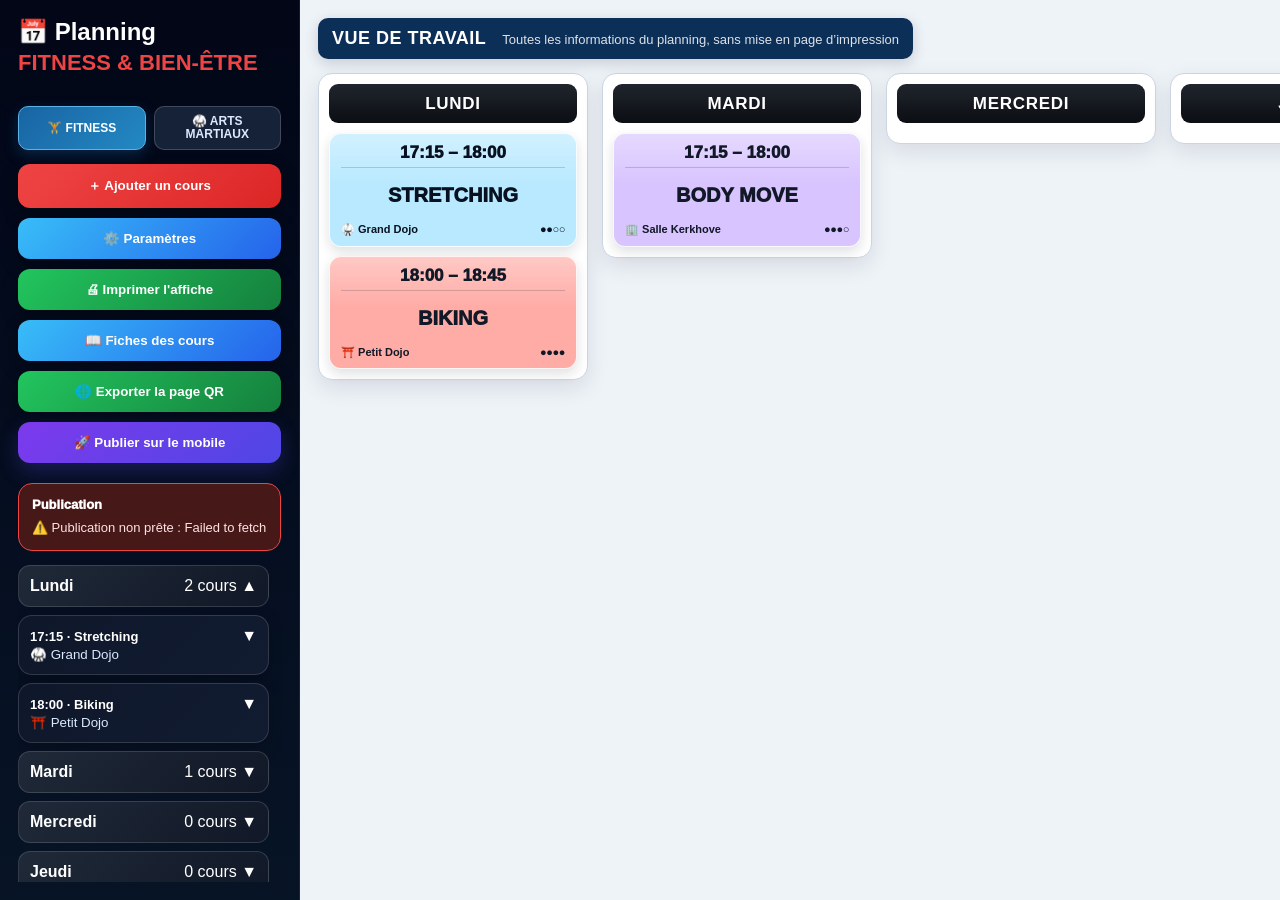
==== commit 1f5cfa1a: "V45.2.8 - Mise à jour automatique du planning" ====
--- a/planning-affiche.html
+++ b/planning-affiche.html
@@ -3,8 +3,8 @@
 <head>
   <meta charset="UTF-8">
   <meta name="viewport" content="width=device-width, initial-scale=1.0">
-  <title>Planning Dojo - V33.13</title>
-  <link rel="stylesheet" href="planning-affiche.css?v=33.2">
+  <title>Planning Dojo - V30.1</title>
+  <link rel="stylesheet" href="planning-affiche.css?v=30.0">
 </head>
 
 <body>
@@ -23,6 +23,11 @@
       <button id="btn-print" class="btn print">🖨 Imprimer l'affiche</button>
       <button id="btn-course-details" class="btn settings" type="button">📖 Fiches des cours</button>
       <button id="btn-export-web" class="btn print" type="button">🌐 Exporter la page QR</button>
+      <button id="btn-publish" class="btn publish" type="button">🚀 Publier sur le mobile</button>
+      <div id="publish-status" class="publish-status" hidden>
+        <div class="publish-status-title">Publication</div>
+        <div id="publish-status-text">Prêt.</div>
+      </div>
 
       <section id="settings-panel" class="settings-panel">
         <h3>⚙️ Paramètres du visuel</h3>
@@ -38,6 +43,12 @@
 
         <label>Fond bambou</label>
         <input id="input-bamboo" type="file" accept="image/*">
+
+
+        <label class="settings-checkbox">
+          <input id="input-print-coaches" type="checkbox">
+          <span>Afficher les intervenants sur l'impression</span>
+        </label>
 
         <button id="btn-reset-images" class="btn reset">↩️ Réinitialiser les images</button>
 
@@ -122,7 +133,54 @@
 
           <section class="muscu-hours footer-card">
             <div class="section-title"><span>🏋️ HORAIRES DE LA SALLE DE MUSCULATION</span></div>
-            <div class="muscu-grid muscu-grid-v25 muscu-grid-v27-5"></div>
+            <div class="muscu-grid muscu-grid-v25 muscu-grid-v27-5">
+              <div class="muscu-day">
+                <h4>LUNDI</h4>
+                <div class="time-slot">
+                  <span class="word">DE</span><strong>13h45</strong>
+                  <span class="word">À</span><strong>20h45</strong>
+                </div>
+              </div>
+
+              <div class="muscu-day muscu-days-grouped">
+                <h4>MARDI AU VENDREDI</h4>
+                <div class="time-slot">
+                  <div class="time-slot">
+                    <span class="word">DE</span><strong>08h45</strong>
+                    <span class="word">À</span><strong>12h00</strong>
+                  </div>
+                  <span class="and-word">ET</span>
+                  <div class="time-slot">
+                    <span class="word">DE</span><strong>13h45</strong>
+                    <span class="word">À</span><strong>20h45</strong>
+                  </div>
+                </div>
+              </div>
+
+              <div class="muscu-day">
+                <h4>SAMEDI</h4>
+                <div class="time-slot">
+                  <div class="time-slot">
+                    <span class="word">DE</span><strong>08h45</strong>
+                    <span class="word">À</span><strong>12h00</strong>
+                  </div>
+                  <span class="and-word">ET</span>
+                  <div class="time-slot">
+                    <span class="word">DE</span><strong>13h45</strong>
+                    <span class="word">À</span><strong>16h30</strong>
+                  </div>
+                </div>
+              </div>
+
+              <div class="muscu-day">
+                <h4>DIMANCHE</h4>
+                <div class="time-slot">
+                  <span class="word">DE</span><strong>08h45</strong>
+                  <span class="word">À</span><strong>12h00</strong>
+                </div>
+              </div>
+            </div>
+            <div class="muscu-note">🕘 </div>
           </section>
 
           <section class="qr-section footer-card">
@@ -153,13 +211,12 @@
   <div id="course-details-modal" class="details-editor-overlay" hidden>
     <section class="details-editor" role="dialog" aria-modal="true" aria-labelledby="details-editor-title">
       <div class="details-editor-head">
-        <div><h2 id="details-editor-title">📖 Fiches des cours</h2><p>Les descriptions du flyer sont déjà intégrées. Tu peux ajouter le coach ou personnaliser le texte.</p></div>
+        <div><h2 id="details-editor-title">📖 Fiches des cours</h2><p>Renseigne le coach et la description affichés sur mobile.</p></div>
         <button id="btn-close-details" type="button" aria-label="Fermer">✕</button>
       </div>
       <label for="details-course-select">Cours</label>
       <select id="details-course-select"></select>
-      <label for="details-coach">Nom du coach</label>
-      <input id="details-coach" type="text" placeholder="Ex. Guillaume">
+      <p class="details-coach-help">Les intervenants se choisissent directement dans chaque créneau du planning.</p>
       <label for="details-description">Description du cours</label>
       <textarea id="details-description" rows="7" placeholder="Décris simplement le contenu et les objectifs du cours."></textarea>
       <div class="details-editor-actions">
@@ -170,7 +227,7 @@
     </section>
   </div>
 
-  <script src="planning-data.js?v=31.0"></script>
-  <script src="planning-affiche.js?v=31.0"></script>
+  <script src="planning-data.js?v=28.18"></script>
+  <script src="planning-affiche.js?v=30.1"></script>
 </body>
 </html>
--- a/planning-affiche.css
+++ b/planning-affiche.css
@@ -8168,3 +8168,375 @@
     top:6.1mm!important;
   }
 }
+
+
+/* V42.0 - Publication automatique */
+.btn.publish{
+  background:linear-gradient(135deg,#7c3aed,#4f46e5);
+  color:#fff;
+  box-shadow:0 8px 20px rgba(79,70,229,.28);
+}
+.btn.publish:hover{filter:brightness(1.06)}
+.btn.publish:disabled{opacity:.65;cursor:wait}
+.publish-status{
+  margin:10px 0 14px;
+  padding:12px 13px;
+  border-radius:14px;
+  background:#111c31;
+  border:1px solid #334155;
+  color:#dbeafe;
+  font-size:13px;
+  line-height:1.45;
+}
+.publish-status-title{
+  color:#fff;
+  font-weight:950;
+  margin-bottom:4px;
+}
+.publish-status.success{background:#12351f;border-color:#22c55e;color:#dcfce7}
+.publish-status.error{background:#471818;border-color:#ef4444;color:#fee2e2}
+
+
+/* =========================================================
+   V43.2 - IMPRESSION UNIQUEMENT
+   Mercredi prolongé vers le bas.
+   Week-end placé sous le mercredi, plus bas que le début
+   des colonnes Jeudi et Vendredi.
+   Lundi, Mardi, Jeudi et Vendredi restent inchangés.
+   ========================================================= */
+@media print {
+
+  /*
+    Découpage vertical :
+    - ligne 1 : 50 %  -> Lundi / Mardi
+    - ligne 2 : 14 %  -> prolongement du Mercredi
+    - lignes 3+4 : 36 % -> Week-end
+
+    Jeudi et Vendredi commencent toujours à 50 %,
+    exactement comme avant, et occupent toute la moitié basse.
+  */
+  .poster .planning-grid {
+    grid-template-columns: repeat(3, minmax(0, 1fr)) !important;
+    grid-template-rows:
+      minmax(0, 50fr)
+      minmax(0, 14fr)
+      minmax(0, 18fr)
+      minmax(0, 18fr) !important;
+  }
+
+  /* Lundi et Mardi : position et hauteur d'origine. */
+  .poster .planning-grid > .day-column:nth-of-type(1) {
+    grid-column: 1 !important;
+    grid-row: 1 !important;
+  }
+
+  .poster .planning-grid > .day-column:nth-of-type(2) {
+    grid-column: 2 !important;
+    grid-row: 1 !important;
+  }
+
+  /* Mercredi : descend seul plus bas. */
+  .poster .planning-grid > .day-column:nth-of-type(3) {
+    grid-column: 3 !important;
+    grid-row: 1 / span 2 !important;
+    height: 100% !important;
+    min-height: 0 !important;
+  }
+
+  /* Jeudi et Vendredi : commencent toujours à mi-hauteur. */
+  .poster .planning-grid > .day-column:nth-of-type(4) {
+    grid-column: 1 !important;
+    grid-row: 2 / span 3 !important;
+    height: 100% !important;
+    min-height: 0 !important;
+  }
+
+  .poster .planning-grid > .day-column:nth-of-type(5) {
+    grid-column: 2 !important;
+    grid-row: 2 / span 3 !important;
+    height: 100% !important;
+    min-height: 0 !important;
+  }
+
+  /*
+    Samedi et Dimanche restent dans la troisième colonne,
+    mais commencent plus bas que Jeudi et Vendredi.
+  */
+  .poster .planning-grid > .weekend-column {
+    grid-column: 3 !important;
+    grid-row: 3 / span 2 !important;
+    width: 100% !important;
+    height: 100% !important;
+    min-height: 0 !important;
+    align-self: stretch !important;
+  }
+
+  /* Week-end compact, sans modifier les largeurs. */
+  .poster .weekend-column {
+    grid-template-rows: auto minmax(0, 1fr) minmax(0, 1fr) !important;
+    gap: .8mm !important;
+    padding: 1.1mm !important;
+  }
+
+  .poster .weekend-column > .day-column {
+    min-height: 0 !important;
+    height: 100% !important;
+    padding: .8mm !important;
+  }
+
+  .poster .weekend-column > .day-column .day-title {
+    min-height: 5.5mm !important;
+    margin-bottom: .55mm !important;
+    padding: .7mm .8mm !important;
+    font-size: 10.5pt !important;
+  }
+
+  .poster .weekend-column .course-stack {
+    gap: .45mm !important;
+  }
+
+  .poster .weekend-column .course-card {
+    padding-top: .3mm !important;
+    padding-bottom: .3mm !important;
+  }
+}
+
+
+
+
+/* =========================================================
+   V43.6 - IMPRESSION : TYPOGRAPHIE WEEK-END IDENTIQUE
+   AUX AUTRES JOURS, SANS MODIFIER LES HAUTEURS VALIDÉES
+   ========================================================= */
+@media print {
+
+  /* Aucune réduction globale du contenu du week-end. */
+  .poster .weekend-column,
+  .poster .weekend-column > .day-column,
+  .poster .weekend-column .course-stack,
+  .poster .weekend-column .course-card,
+  .poster .weekend-column .course-topline,
+  .poster .weekend-column .course-name,
+  .poster .weekend-column .course-time {
+    transform: none !important;
+    zoom: 1 !important;
+    scale: 1 !important;
+  }
+
+  /*
+   * Taille réellement utilisée sur les cartes normales de l'affiche.
+   * Elle écrase les anciennes valeurs 9.7pt, 9.3pt et 8.7pt.
+   */
+  .poster .weekend-column .course-name,
+  .poster .weekend-column .course-name.long-name,
+  .poster .weekend-column > .weekend-samedi .course-name,
+  .poster .weekend-column > .weekend-samedi .course-name.long-name,
+  .poster .weekend-column > .weekend-dimanche .course-name,
+  .poster .weekend-column > .weekend-dimanche .course-name.long-name,
+  .poster .weekend-column .day-column[class*="count-"] .course-name,
+  .poster .weekend-column .day-column[class*="count-"] .course-name.long-name {
+    font-size: 17.5pt !important;
+    line-height: .94 !important;
+    font-weight: 950 !important;
+    letter-spacing: 0 !important;
+    text-align: center !important;
+    white-space: normal !important;
+    overflow: hidden !important;
+    overflow-wrap: normal !important;
+    word-break: normal !important;
+  }
+
+  /* Horaires à la même taille que les autres cartes. */
+  .poster .weekend-column .course-time,
+  .poster .weekend-column > .weekend-samedi .course-time,
+  .poster .weekend-column > .weekend-dimanche .course-time,
+  .poster .weekend-column .day-column[class*="count-"] .course-time {
+    font-size: 11.8pt !important;
+    line-height: 1 !important;
+    font-weight: 950 !important;
+  }
+
+  /* Icône et intensité remises à la taille normale. */
+  .poster .weekend-column .place-icon,
+  .poster .weekend-column .day-column[class*="count-"] .place-icon {
+    font-size: 15.5pt !important;
+  }
+
+  .poster .weekend-column .course-intensity,
+  .poster .weekend-column .day-column[class*="count-"] .course-intensity {
+    font-size: 13.2pt !important;
+    line-height: 1 !important;
+  }
+
+  /*
+   * Conservation stricte de la répartition validée :
+   * samedi plus haut, dimanche compact.
+   */
+  .poster .weekend-column {
+    grid-template-rows: auto minmax(0, 2.6fr) minmax(0, 1fr) !important;
+  }
+
+  .poster .weekend-column > .weekend-samedi .course-card,
+  .poster .weekend-column > .weekend-dimanche .course-card {
+    min-height: 0 !important;
+    height: auto !important;
+  }
+}
+
+
+
+/* =========================================================
+   V43.7 - IMPRESSION ARTS MARTIAUX CORRIGÉE
+   Le clone d'impression porte la classe .print-poster-martial.
+   On supprime donc le dimanche sur CE clone uniquement.
+   Le planning Fitness reste inchangé.
+   ========================================================= */
+@media print {
+
+  /* Suppression réelle du dimanche sur la feuille Arts martiaux. */
+  .print-poster-martial .weekend-column > .weekend-dimanche {
+    display: none !important;
+  }
+
+  /* Le bloc Week-end ne garde que son titre et le samedi. */
+  .print-poster-martial .weekend-column {
+    grid-template-rows: auto minmax(0, 1fr) !important;
+    gap: .8mm !important;
+  }
+
+  /* Le samedi occupe toute la hauteur libérée. */
+  .print-poster-martial .weekend-column > .weekend-samedi {
+    grid-row: 2 !important;
+    display: flex !important;
+    flex-direction: column !important;
+    width: 100% !important;
+    height: 100% !important;
+    min-height: 0 !important;
+  }
+
+  .print-poster-martial .weekend-column > .weekend-samedi .course-stack {
+    flex: 1 1 auto !important;
+    min-height: 0 !important;
+    display: flex !important;
+    flex-direction: column !important;
+    gap: .8mm !important;
+    justify-content: stretch !important;
+  }
+
+  .print-poster-martial .weekend-column > .weekend-samedi .course-card {
+    flex: 1 1 0 !important;
+    height: auto !important;
+    min-height: 0 !important;
+    padding-top: .55mm !important;
+    padding-bottom: .55mm !important;
+  }
+
+  /* Même taille d'écriture que les autres jours. */
+  .print-poster-martial .weekend-column > .weekend-samedi .course-name,
+  .print-poster-martial .weekend-column > .weekend-samedi .course-name.long-name,
+  .print-poster-martial .weekend-column > .weekend-samedi.day-column[class*="count-"] .course-name,
+  .print-poster-martial .weekend-column > .weekend-samedi.day-column[class*="count-"] .course-name.long-name {
+    font-size: 17.5pt !important;
+    line-height: .94 !important;
+    font-weight: 950 !important;
+  }
+
+  .print-poster-martial .weekend-column > .weekend-samedi .course-time,
+  .print-poster-martial .weekend-column > .weekend-samedi.day-column[class*="count-"] .course-time {
+    font-size: 11.8pt !important;
+    line-height: 1 !important;
+    font-weight: 950 !important;
+  }
+
+  .print-poster-martial .weekend-column > .weekend-samedi .place-icon {
+    font-size: 15.5pt !important;
+  }
+
+  .print-poster-martial .weekend-column > .weekend-samedi .course-intensity {
+    font-size: 13.2pt !important;
+  }
+}
+
+
+/* =========================================================
+   V44.0 - INTERVENANTS MULTIPLES
+   ========================================================= */
+.settings-checkbox{
+  display:flex!important;align-items:center!important;gap:9px!important;
+  margin:14px 0 12px!important;padding:10px!important;
+  border:1px solid rgba(255,255,255,.16)!important;border-radius:10px!important;
+  background:#0f172a!important;color:#fff!important;font-size:12px!important;font-weight:900!important;
+}
+.settings-checkbox input{width:auto!important;margin:0!important}
+.coach-multiselect{display:grid;grid-template-columns:repeat(2,minmax(0,1fr));gap:7px;margin-top:6px}
+.coach-choice{
+  display:flex!important;align-items:center!important;gap:7px!important;margin:0!important;padding:8px!important;
+  border:1px solid rgba(255,255,255,.15);border-radius:9px;background:#111c31;color:#fff!important;
+  font-size:12px!important;cursor:pointer
+}
+.coach-choice input{width:auto!important;margin:0!important}
+.course-coaches{width:100%;margin-top:.25mm;font-size:8.5pt;line-height:1;font-weight:900;text-align:center;white-space:normal;overflow:hidden}
+.details-coach-help{margin:12px 0;padding:10px;border-radius:10px;background:#eef6ff;color:#1e3a5f;font-size:13px;line-height:1.35}
+@media print{
+  .course-coaches{display:none!important}
+  .poster.show-print-coaches .course-coaches{display:block!important;font-size:5.4pt!important;line-height:1!important;margin-top:.2mm!important}
+}
+
+
+/* =========================================================
+   V44.1 - SIDEBAR STABLE ET PUBLICATION TOUJOURS VISIBLE
+   Écran PC uniquement. L'impression reste inchangée.
+   ========================================================= */
+@media screen {
+  .app {
+    height: 100vh !important;
+    min-height: 0 !important;
+    overflow: hidden !important;
+  }
+
+  .sidebar {
+    height: 100vh !important;
+    min-height: 0 !important;
+    overflow: hidden !important;
+    display: flex !important;
+    flex-direction: column !important;
+  }
+
+  .sidebar > h1,
+  .sidebar > h2,
+  .sidebar > .planning-switcher,
+  .sidebar > .btn,
+  .sidebar > .publish-status,
+  .sidebar > .settings-panel {
+    flex: 0 0 auto !important;
+  }
+
+  #course-list {
+    flex: 1 1 auto !important;
+    min-height: 0 !important;
+    overflow-y: auto !important;
+    overflow-x: hidden !important;
+    padding-right: 4px !important;
+    scrollbar-gutter: stable !important;
+  }
+
+  #course-list::-webkit-scrollbar {
+    width: 8px;
+  }
+
+  #course-list::-webkit-scrollbar-thumb {
+    background: rgba(148, 163, 184, .55);
+    border-radius: 999px;
+  }
+
+  #course-list::-webkit-scrollbar-track {
+    background: rgba(15, 23, 42, .4);
+    border-radius: 999px;
+  }
+
+  .preview {
+    height: 100vh !important;
+    min-height: 0 !important;
+    overflow: auto !important;
+  }
+}
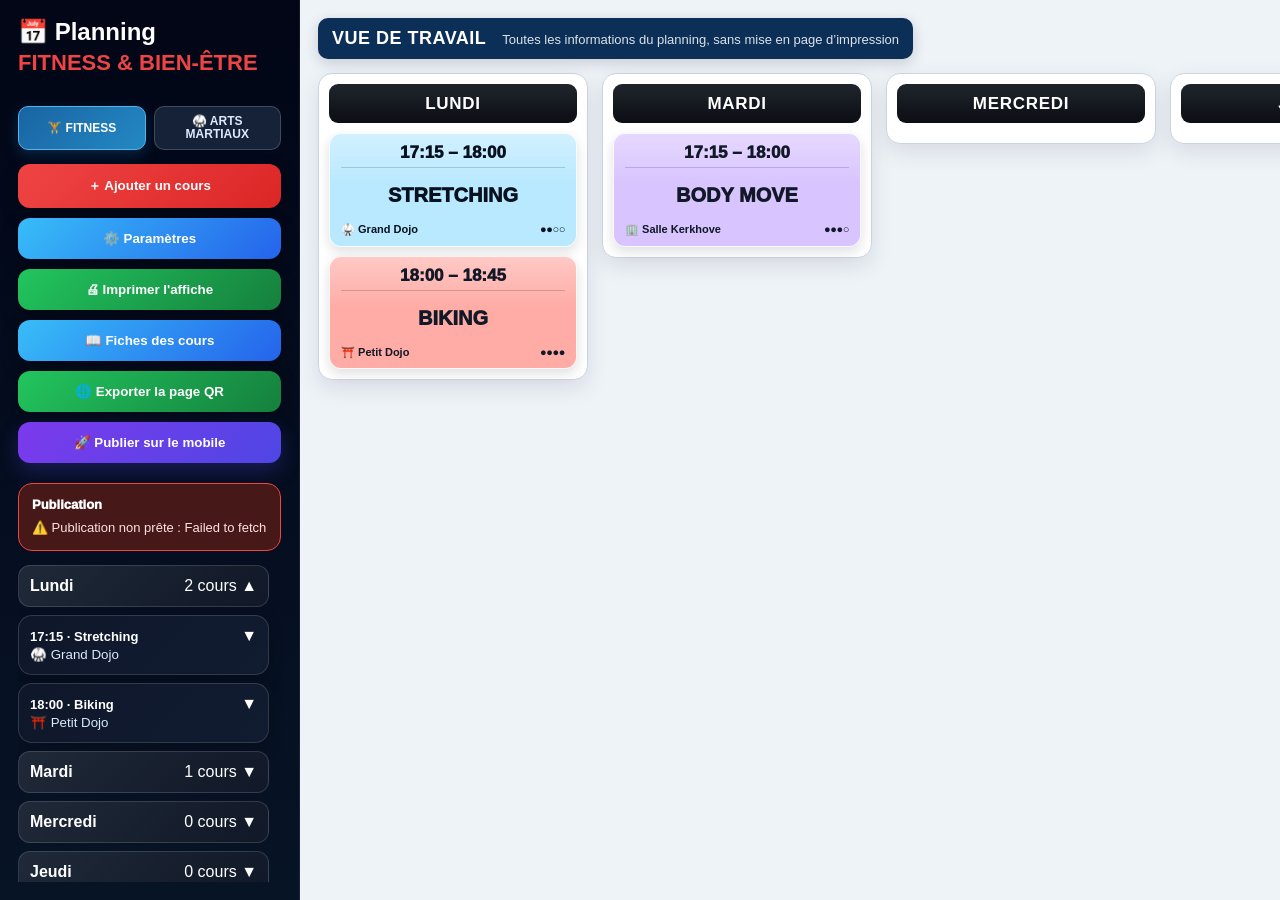
==== commit c818e110: "V49.0.25 - Mise à jour automatique du planning" ====
--- a/planning-affiche.html
+++ b/planning-affiche.html
@@ -4,7 +4,7 @@
   <meta charset="UTF-8">
   <meta name="viewport" content="width=device-width, initial-scale=1.0">
   <title>Planning Dojo - V30.1</title>
-  <link rel="stylesheet" href="planning-affiche.css?v=30.0">
+  <link rel="stylesheet" href="planning-affiche.css?v=51.0">
 </head>
 
 <body>
@@ -133,54 +133,46 @@
 
           <section class="muscu-hours footer-card">
             <div class="section-title"><span>🏋️ HORAIRES DE LA SALLE DE MUSCULATION</span></div>
-            <div class="muscu-grid muscu-grid-v25 muscu-grid-v27-5">
+            <div class="muscu-grid muscu-grid-v50">
               <div class="muscu-day">
                 <h4>LUNDI</h4>
-                <div class="time-slot">
-                  <span class="word">DE</span><strong>13h45</strong>
-                  <span class="word">À</span><strong>20h45</strong>
-                </div>
-              </div>
-
-              <div class="muscu-day muscu-days-grouped">
-                <h4>MARDI AU VENDREDI</h4>
-                <div class="time-slot">
-                  <div class="time-slot">
-                    <span class="word">DE</span><strong>08h45</strong>
-                    <span class="word">À</span><strong>12h00</strong>
-                  </div>
-                  <span class="and-word">ET</span>
-                  <div class="time-slot">
-                    <span class="word">DE</span><strong>13h45</strong>
-                    <span class="word">À</span><strong>20h45</strong>
-                  </div>
+                <div class="muscu-body muscu-single">
+                  <strong>13h45 – 20h45</strong>
+                </div>
+              </div>
+
+              <div class="muscu-day">
+                <h4>MARDI &amp; JEUDI</h4>
+                <div class="muscu-body muscu-single">
+                  <strong>8h30 – 20h45</strong>
+                </div>
+              </div>
+
+              <div class="muscu-day">
+                <h4>MERCREDI &amp; VENDREDI</h4>
+                <div class="muscu-body muscu-double">
+                  <strong>8h30 – 12h</strong>
+                  <span>+</span>
+                  <strong>13h45 – 20h45</strong>
                 </div>
               </div>
 
               <div class="muscu-day">
                 <h4>SAMEDI</h4>
-                <div class="time-slot">
-                  <div class="time-slot">
-                    <span class="word">DE</span><strong>08h45</strong>
-                    <span class="word">À</span><strong>12h00</strong>
-                  </div>
-                  <span class="and-word">ET</span>
-                  <div class="time-slot">
-                    <span class="word">DE</span><strong>13h45</strong>
-                    <span class="word">À</span><strong>16h30</strong>
-                  </div>
+                <div class="muscu-body muscu-double">
+                  <strong>8h30 – 12h</strong>
+                  <span>+</span>
+                  <strong>13h45 – 16h30</strong>
                 </div>
               </div>
 
               <div class="muscu-day">
                 <h4>DIMANCHE</h4>
-                <div class="time-slot">
-                  <span class="word">DE</span><strong>08h45</strong>
-                  <span class="word">À</span><strong>12h00</strong>
-                </div>
-              </div>
-            </div>
-            <div class="muscu-note">🕘 </div>
+                <div class="muscu-body muscu-single">
+                  <strong>9h – 12h</strong>
+                </div>
+              </div>
+            </div>
           </section>
 
           <section class="qr-section footer-card">
@@ -228,6 +220,6 @@
   </div>
 
   <script src="planning-data.js?v=28.18"></script>
-  <script src="planning-affiche.js?v=30.1"></script>
+  <script src="planning-affiche.js?v=50.8"></script>
 </body>
 </html>
--- a/planning-affiche.css
+++ b/planning-affiche.css
@@ -8540,3 +8540,405 @@
     overflow: auto !important;
   }
 }
+
+/* =========================================================
+   CORRECTION CIBLÉE - HORAIRES DE LA SALLE DE MUSCULATION
+   Lisibilité écran + aperçu impression uniquement.
+   Aucun autre bloc de l'affiche n'est modifié.
+   ========================================================= */
+.muscu-hours.footer-card{
+  overflow:hidden!important;
+}
+
+.muscu-hours.footer-card > .section-title{
+  display:flex!important;
+  align-items:center!important;
+  justify-content:center!important;
+  text-align:center!important;
+  line-height:1!important;
+}
+
+.muscu-hours .muscu-grid-v27-5{
+  grid-template-columns:1fr 1.18fr 1.42fr 1.18fr 1fr!important;
+  gap:.8mm!important;
+}
+
+.muscu-hours .muscu-grid-v27-5 .muscu-day > h4{
+  display:flex!important;
+  align-items:center!important;
+  justify-content:center!important;
+  text-align:center!important;
+  line-height:1!important;
+}
+
+.muscu-hours .muscu-grid-v27-5 .muscu-single > .muscu-body{
+  display:flex!important;
+  align-items:center!important;
+  justify-content:center!important;
+}
+
+.muscu-hours .muscu-grid-v27-5 .muscu-double > .muscu-body{
+  display:grid!important;
+  grid-template-rows:minmax(0,1fr) auto minmax(0,1fr)!important;
+  align-items:stretch!important;
+}
+
+.muscu-hours .muscu-grid-v27-5 .muscu-period{
+  display:flex!important;
+  flex-direction:column!important;
+  align-items:center!important;
+  justify-content:center!important;
+  text-align:center!important;
+}
+
+.muscu-hours .muscu-grid-v27-5 .muscu-label{
+  font-size:6.1pt!important;
+  line-height:1.05!important;
+  text-align:center!important;
+}
+
+.muscu-hours .muscu-grid-v27-5 .muscu-period strong{
+  font-size:10.2pt!important;
+  line-height:1.05!important;
+  text-align:center!important;
+  white-space:nowrap!important;
+}
+
+@media print{
+  .muscu-hours.footer-card{
+    height:37mm!important;
+    min-height:37mm!important;
+  }
+
+  .muscu-hours.footer-card > .section-title{
+    flex:0 0 6.4mm!important;
+    height:6.4mm!important;
+    min-height:6.4mm!important;
+    font-size:9.2pt!important;
+    padding:1mm .8mm!important;
+  }
+
+  .muscu-hours .muscu-grid-v27-5{
+    grid-template-columns:1fr 1.18fr 1.42fr 1.18fr 1fr!important;
+    gap:.65mm!important;
+  }
+
+  .muscu-hours .muscu-grid-v27-5 .muscu-day > h4{
+    height:6.1mm!important;
+    min-height:6.1mm!important;
+    max-height:6.1mm!important;
+    padding:.35mm .25mm!important;
+    font-size:7.4pt!important;
+    line-height:1!important;
+  }
+
+  .muscu-hours .muscu-grid-v27-5 .muscu-day > .muscu-body{
+    top:6.1mm!important;
+    padding:.45mm .3mm!important;
+  }
+
+  .muscu-hours .muscu-grid-v27-5 .muscu-label{
+    font-size:5.7pt!important;
+    line-height:1!important;
+  }
+
+  .muscu-hours .muscu-grid-v27-5 .muscu-period strong{
+    font-size:9.5pt!important;
+    line-height:1!important;
+  }
+
+  .muscu-hours .muscu-grid-v27-5 .muscu-divider{
+    margin:.1mm auto!important;
+    padding:.1mm 0!important;
+  }
+}
+
+/* =========================================================
+   V50.0 - HORAIRES MUSCULATION
+   Bloc reconstruit en 5 colonnes réelles.
+   ========================================================= */
+.muscu-hours.footer-card{
+  display:flex!important;
+  flex-direction:column!important;
+  overflow:hidden!important;
+}
+
+.muscu-hours .muscu-grid-v50{
+  flex:1 1 auto!important;
+  min-height:0!important;
+  width:100%!important;
+  display:grid!important;
+  grid-template-columns:.92fr 1.15fr 1.42fr 1.15fr .92fr!important;
+  gap:4px!important;
+  padding:4px!important;
+  align-items:stretch!important;
+}
+
+.muscu-hours .muscu-grid-v50 .muscu-day{
+  min-width:0!important;
+  height:100%!important;
+  padding:0!important;
+  border:1px solid #86aee0!important;
+  border-radius:6px!important;
+  overflow:hidden!important;
+  display:grid!important;
+  grid-template-rows:25px minmax(0,1fr)!important;
+  background:rgba(255,255,255,.34)!important;
+}
+
+.muscu-hours .muscu-grid-v50 .muscu-day h4{
+  margin:0!important;
+  padding:3px 2px!important;
+  min-height:0!important;
+  height:auto!important;
+  display:flex!important;
+  align-items:center!important;
+  justify-content:center!important;
+  text-align:center!important;
+  color:#fff!important;
+  background:#0f4d8a!important;
+  font-size:11px!important;
+  line-height:1!important;
+  font-weight:950!important;
+  white-space:normal!important;
+}
+
+.muscu-hours .muscu-grid-v50 .muscu-body{
+  min-height:0!important;
+  padding:3px 2px!important;
+  display:flex!important;
+  flex-direction:column!important;
+  align-items:center!important;
+  justify-content:center!important;
+  text-align:center!important;
+  gap:2px!important;
+}
+
+.muscu-hours .muscu-grid-v50 .muscu-body strong{
+  margin:0!important;
+  padding:0!important;
+  font-size:15px!important;
+  line-height:1!important;
+  font-weight:950!important;
+  color:#0f172a!important;
+  white-space:nowrap!important;
+}
+
+.muscu-hours .muscu-grid-v50 .muscu-body span{
+  margin:0!important;
+  padding:0!important;
+  font-size:10px!important;
+  line-height:1!important;
+  font-weight:950!important;
+  color:#0f4d8a!important;
+}
+
+@media print{
+  .muscu-hours.footer-card{
+    height:35mm!important;
+    min-height:35mm!important;
+  }
+
+  .muscu-hours.footer-card > .section-title{
+    flex:0 0 5.8mm!important;
+    height:5.8mm!important;
+    min-height:5.8mm!important;
+    padding:.6mm!important;
+    display:flex!important;
+    align-items:center!important;
+    justify-content:center!important;
+    font-size:8.6pt!important;
+    line-height:1!important;
+  }
+
+  .muscu-hours .muscu-grid-v50{
+    height:calc(100% - 5.8mm)!important;
+    grid-template-columns:.92fr 1.15fr 1.42fr 1.15fr .92fr!important;
+    gap:.7mm!important;
+    padding:.7mm!important;
+  }
+
+  .muscu-hours .muscu-grid-v50 .muscu-day{
+    grid-template-rows:6mm minmax(0,1fr)!important;
+    border-radius:1mm!important;
+  }
+
+  .muscu-hours .muscu-grid-v50 .muscu-day h4{
+    padding:.5mm .3mm!important;
+    font-size:6.8pt!important;
+    line-height:.95!important;
+  }
+
+  .muscu-hours .muscu-grid-v50 .muscu-body{
+    padding:.45mm .25mm!important;
+    gap:.3mm!important;
+  }
+
+  .muscu-hours .muscu-grid-v50 .muscu-body strong{
+    font-size:8.8pt!important;
+    line-height:1!important;
+  }
+
+  .muscu-hours .muscu-grid-v50 .muscu-body span{
+    font-size:6pt!important;
+  }
+}
+
+/* =========================================================
+   V51.0 - CORRECTION GÉOMÉTRIQUE MUSCULATION + QR
+   ========================================================= */
+@media print {
+
+  /* Le cadre musculation retrouve exactement la hauteur de ses voisins. */
+  .footer-grid > .muscu-hours.footer-card{
+    height:auto!important;
+    min-height:0!important;
+    max-height:none!important;
+    align-self:stretch!important;
+    padding:0!important;
+    box-sizing:border-box!important;
+  }
+
+  /* 5 cases. Chaque case possède UNE vraie colonne interne de 100 %. */
+  .muscu-hours .muscu-grid-v50{
+    width:100%!important;
+    flex:1 1 auto!important;
+    min-height:0!important;
+    display:grid!important;
+    grid-template-columns:.92fr 1.18fr 1.48fr 1.12fr .92fr!important;
+    gap:.65mm!important;
+    padding:.55mm!important;
+    box-sizing:border-box!important;
+    align-items:stretch!important;
+  }
+
+  .muscu-hours .muscu-grid-v50 .muscu-day{
+    width:100%!important;
+    height:100%!important;
+    min-width:0!important;
+    min-height:0!important;
+    margin:0!important;
+    padding:0!important;
+    display:grid!important;
+    grid-template-columns:minmax(0,1fr)!important;
+    grid-template-rows:7mm minmax(0,1fr)!important;
+    justify-items:stretch!important;
+    align-items:stretch!important;
+    box-sizing:border-box!important;
+    overflow:hidden!important;
+  }
+
+  /* Bandeau bleu = largeur intérieure TOTALE de la case. */
+  .muscu-hours .muscu-grid-v50 .muscu-day > h4{
+    position:static!important;
+    grid-column:1 / -1!important;
+    justify-self:stretch!important;
+    align-self:stretch!important;
+    width:auto!important;
+    min-width:0!important;
+    max-width:none!important;
+    height:7mm!important;
+    min-height:7mm!important;
+    max-height:7mm!important;
+    margin:0!important;
+    padding:.45mm .15mm!important;
+    box-sizing:border-box!important;
+    border:0!important;
+    border-radius:0!important;
+    display:flex!important;
+    align-items:center!important;
+    justify-content:center!important;
+    background:#0f4d8a!important;
+    color:#fff!important;
+    text-align:center!important;
+    font-size:7.4pt!important;
+    line-height:.95!important;
+    font-weight:950!important;
+    white-space:normal!important;
+  }
+
+  /* Le cadre Retrouvez-nous ne reçoit aucun padding parasite hérité. */
+  .footer-grid > .qr-section.footer-card{
+    padding:0!important;
+    box-sizing:border-box!important;
+  }
+
+  .qr-section .qr-grid{
+    width:100%!important;
+    flex:1 1 auto!important;
+    min-height:0!important;
+    display:grid!important;
+    grid-template-columns:repeat(3,minmax(0,1fr))!important;
+    gap:.8mm!important;
+    padding:.6mm!important;
+    box-sizing:border-box!important;
+    align-items:stretch!important;
+  }
+
+  /* Une seule colonne interne 1fr dans CHAQUE carte.
+     Cela supprime le décalage créé par la largeur du texte Facebook/Instagram. */
+  .qr-section .qr-card,
+  .qr-section .qr-card.facebook,
+  .qr-section .qr-card.instagram,
+  .qr-section .qr-card.planning{
+    position:static!important;
+    inset:auto!important;
+    left:auto!important;
+    right:auto!important;
+    transform:none!important;
+    translate:none!important;
+    width:100%!important;
+    height:100%!important;
+    min-width:0!important;
+    min-height:0!important;
+    max-width:none!important;
+    margin:0!important;
+    padding:.55mm!important;
+    display:grid!important;
+    grid-template-columns:minmax(0,1fr)!important;
+    grid-template-rows:4.6mm minmax(0,1fr) 5.5mm!important;
+    justify-items:stretch!important;
+    align-items:center!important;
+    box-sizing:border-box!important;
+    overflow:hidden!important;
+  }
+
+  .qr-section .qr-card > h3,
+  .qr-section .qr-card > p{
+    position:static!important;
+    left:auto!important;
+    right:auto!important;
+    transform:none!important;
+    translate:none!important;
+    width:100%!important;
+    margin:0!important;
+    padding:0!important;
+    justify-self:stretch!important;
+    text-align:center!important;
+    box-sizing:border-box!important;
+  }
+
+  .qr-section .qr-card > img,
+  .qr-section .qr-card.facebook > img,
+  .qr-section .qr-card.instagram > img,
+  .qr-section .qr-card.planning > img{
+    position:static!important;
+    left:auto!important;
+    right:auto!important;
+    transform:none!important;
+    translate:none!important;
+    display:block!important;
+    width:13.5mm!important;
+    height:13.5mm!important;
+    min-width:13.5mm!important;
+    min-height:13.5mm!important;
+    max-width:13.5mm!important;
+    max-height:13.5mm!important;
+    margin:0!important;
+    padding:0!important;
+    justify-self:center!important;
+    align-self:center!important;
+    object-fit:contain!important;
+  }
+}
+
